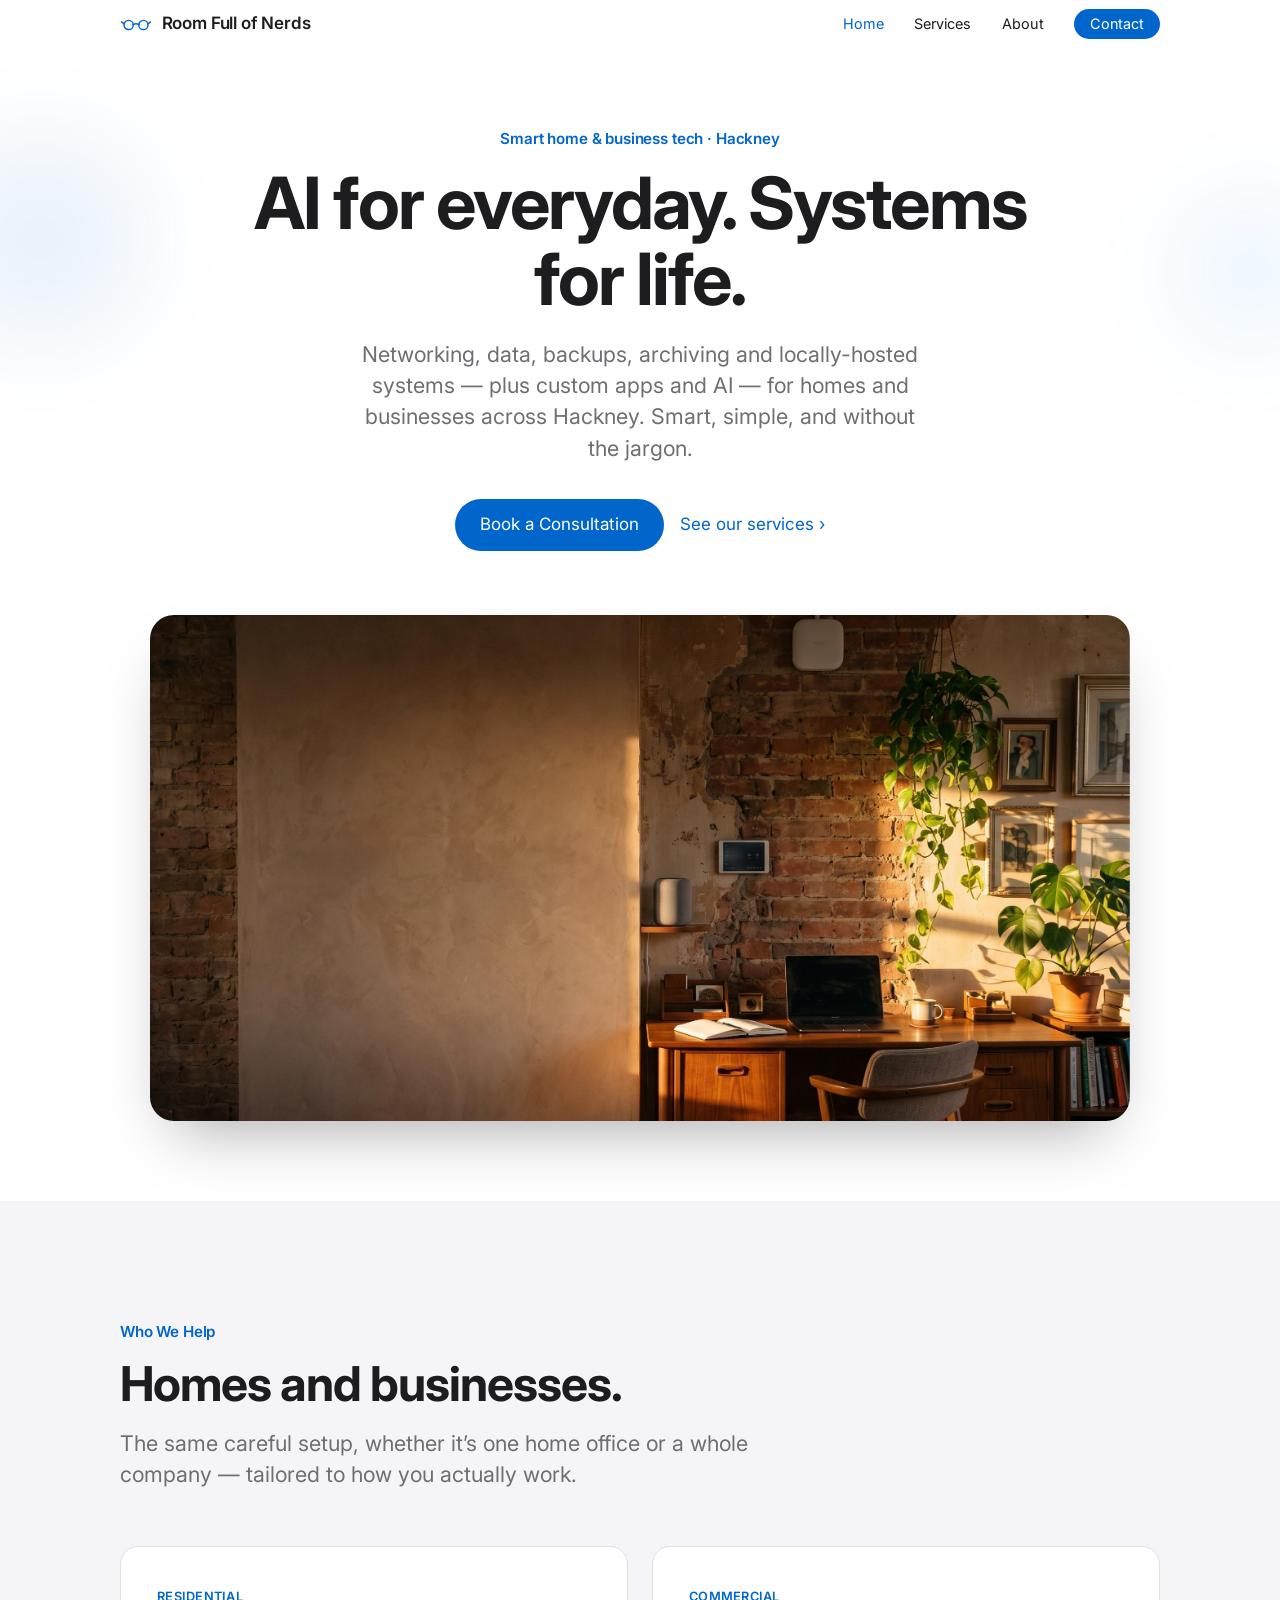
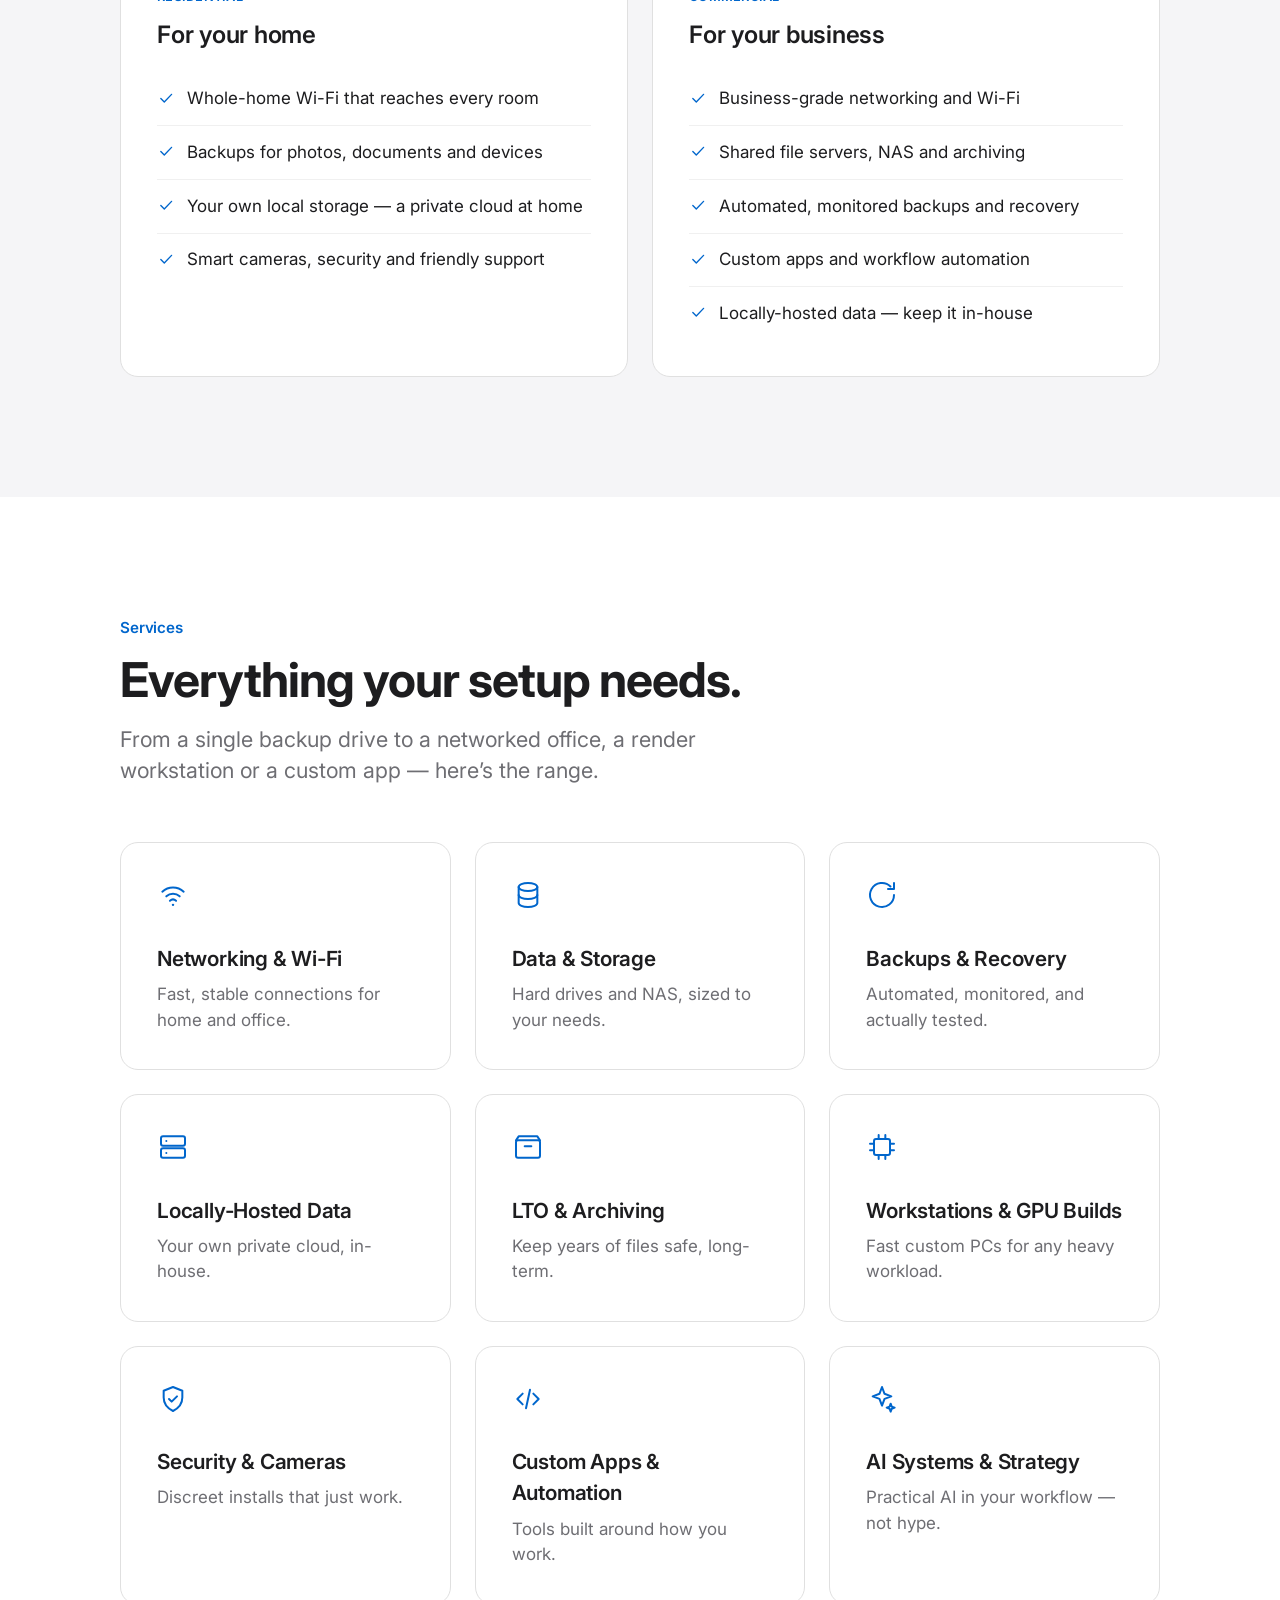
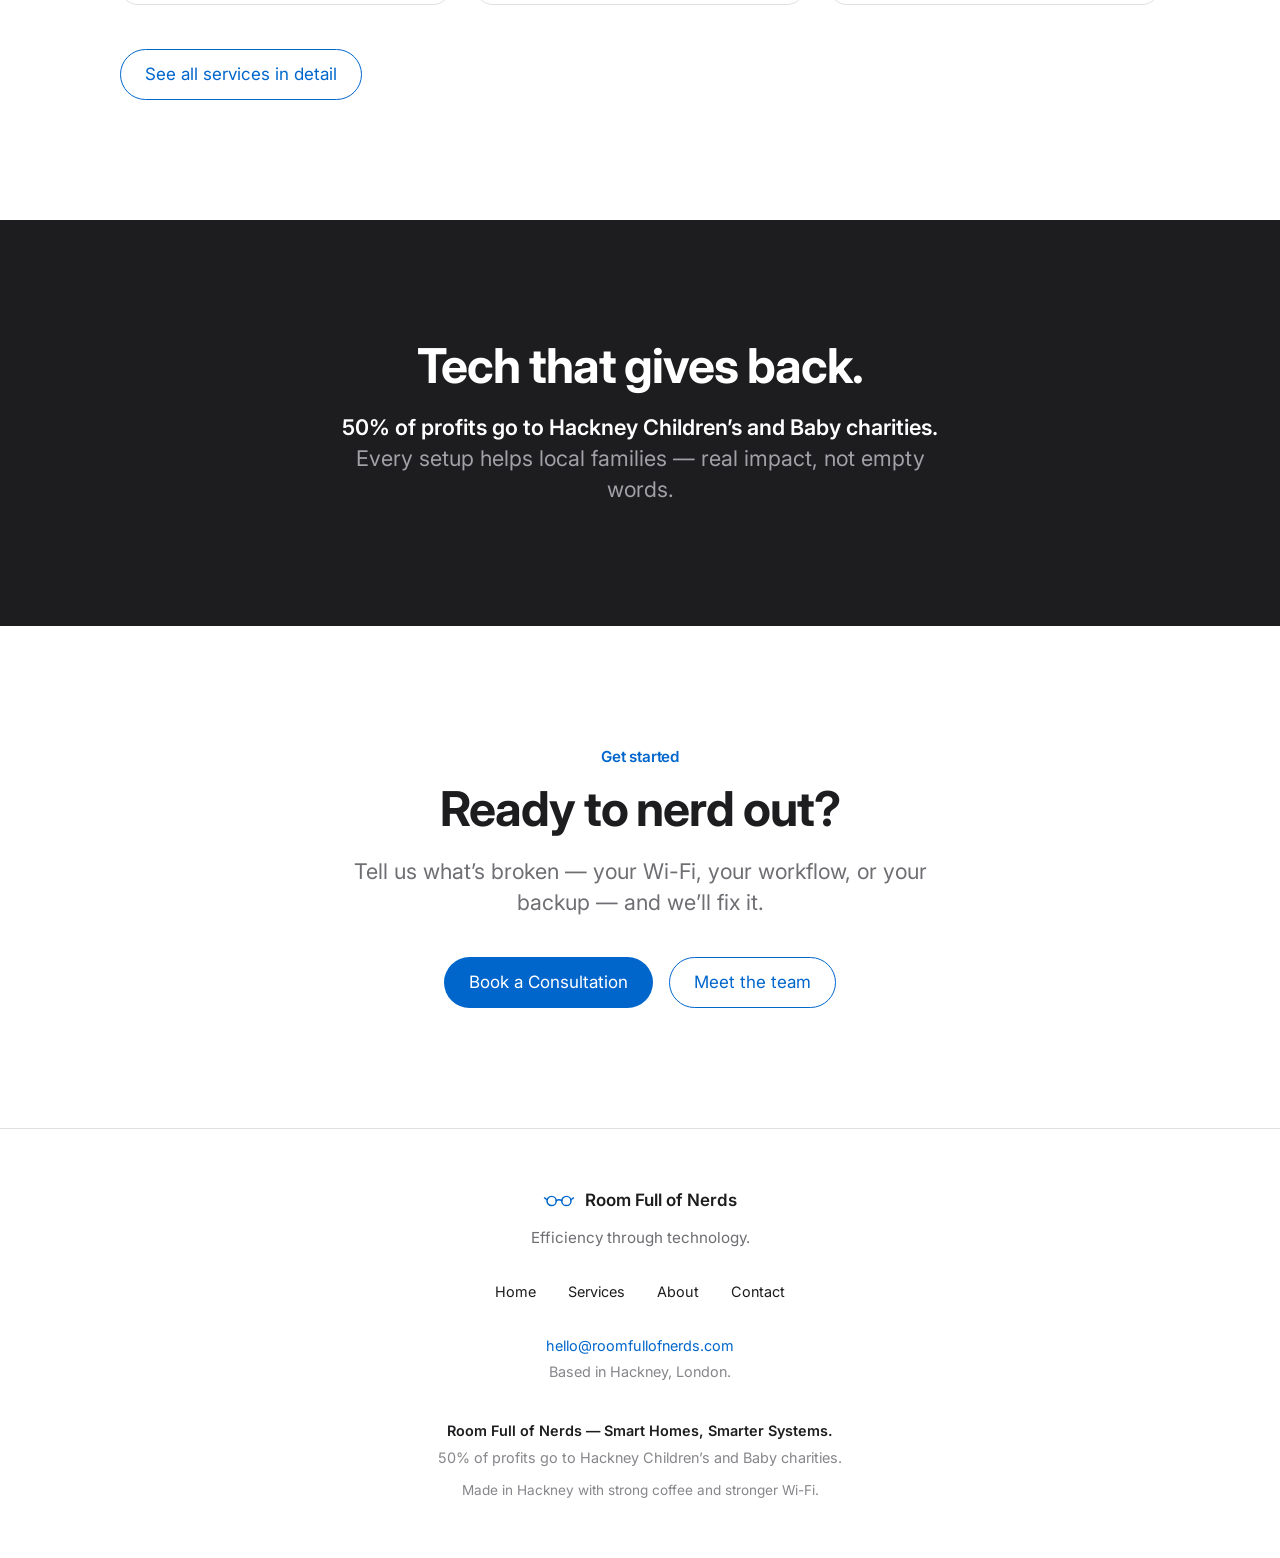
==== index.html @ 92766c75 "Add brand tagline 'Efficiency through technology.' under the footer lockup, all pages Co-Authored-By" ====
<!DOCTYPE html>
<html lang="en-GB">
<head>
<meta charset="UTF-8">
<meta name="viewport" content="width=device-width, initial-scale=1.0">
<title>Room Full of Nerds — Smart Homes, Smarter Systems</title>
<meta name="description" content="Networking, data, backups, archiving, workstations, custom apps and AI for homes and businesses in Hackney, London. Smart, simple, and reliable tech — without the jargon.">
<link rel="preconnect" href="https://fonts.googleapis.com">
<link rel="preconnect" href="https://fonts.gstatic.com" crossorigin>
<link href="https://fonts.googleapis.com/css2?family=Inter:wght@400;600;700&display=swap" rel="stylesheet">
<link rel="icon" href="data:image/svg+xml,%3Csvg%20xmlns='http://www.w3.org/2000/svg'%20viewBox='0%200%2032%2032'%3E%3Cg%20fill='none'%20stroke='%230066cc'%20stroke-width='2.6'%20stroke-linecap='round'%20stroke-linejoin='round'%3E%3Ccircle%20cx='11'%20cy='17'%20r='5.5'/%3E%3Ccircle%20cx='21'%20cy='17'%20r='5.5'/%3E%3Cpath%20d='M15.5%2016.5q1.5-1.2%203%200'/%3E%3Cpath%20d='M5.5%2015%203%2013'/%3E%3Cpath%20d='M26.5%2015%2029%2013'/%3E%3C/g%3E%3C/svg%3E">
<link rel="stylesheet" href="styles.css">
</head>
<body>
<div class="scroll-progress" aria-hidden="true"></div>

<nav class="site-nav" aria-label="Main">
  <div class="container">
    <a href="index.html" class="logo" aria-label="Room Full of Nerds — home">
      <span class="logo-mark" aria-hidden="true"><svg viewBox="0 0 52 24" fill="none" stroke="currentColor" stroke-width="2.4" stroke-linecap="round" stroke-linejoin="round"><circle class="lens-l" cx="14" cy="13" r="7.5"/><circle cx="38" cy="13" r="7.5"/><path d="M21.5 12.5q4.5-3 9 0"/><path d="M6.5 11 2.5 8"/><path d="M45.5 11 49.5 8"/></svg></span>
      <span>Room Full of Nerds</span>
    </a>
    <button class="nav-toggle" type="button" aria-expanded="false" aria-controls="nav-links">Menu</button>
    <ul class="nav-links" id="nav-links">
      <li><a href="index.html" class="active">Home</a></li>
      <li><a href="services.html">Services</a></li>
      <li><a href="about.html">About</a></li>
      <li><a href="contact.html" class="nav-cta">Contact</a></li>
    </ul>
  </div>
</nav>

<main>

  <!-- Hero -->
  <section class="hero">
    <div class="orb orb-1" data-parallax="0.18" aria-hidden="true"></div>
    <div class="orb orb-2" data-parallax="-0.12" aria-hidden="true"></div>
    <div class="container hero-inner">
      <p class="eyebrow" data-reveal>Smart home &amp; business tech · Hackney</p>
      <h1 data-reveal>AI for everyday. Systems for life.</h1>
      <p class="lead" data-reveal>Networking, data, backups, archiving and locally-hosted systems — plus custom apps and AI — for homes and businesses across Hackney. Smart, simple, and without the jargon.</p>
      <div class="button-group" data-reveal>
        <a href="contact.html" class="btn btn-primary">Book a Consultation</a>
        <a href="services.html" class="link-cta">See our services &rsaquo;</a>
      </div>
      <div class="hero-media" data-reveal>
        <div class="photo-placeholder">Hero photo · Hackney home or creative workspace · warm light · 2400 × 1600</div>
        <img src="images/hero.jpg" alt="A warm Hackney home workspace with integrated smart-home technology" fetchpriority="high" data-parallax="0.06" onerror="this.remove()">
      </div>
    </div>
  </section>

  <!-- Who We Help -->
  <section id="who-we-help" class="bg-parchment">
    <div class="container">
      <div class="section-head" data-reveal>
        <p class="eyebrow">Who We Help</p>
        <h2>Homes and businesses.</h2>
        <p class="lead" style="margin-top: 1.1rem">The same careful setup, whether it’s one home office or a whole company — tailored to how you actually work.</p>
      </div>
      <div class="two-column" data-reveal-group>
        <div class="wwd-card">
          <span class="wwd-tag">Residential</span>
          <h3>For your home</h3>
          <ul>
            <li><svg viewBox="0 0 24 24" fill="none" stroke="currentColor" stroke-width="1.8" stroke-linecap="round" stroke-linejoin="round" aria-hidden="true"><path d="M5 12.5l4.5 4.5L19 7"/></svg>Whole-home Wi-Fi that reaches every room</li>
            <li><svg viewBox="0 0 24 24" fill="none" stroke="currentColor" stroke-width="1.8" stroke-linecap="round" stroke-linejoin="round" aria-hidden="true"><path d="M5 12.5l4.5 4.5L19 7"/></svg>Backups for photos, documents and devices</li>
            <li><svg viewBox="0 0 24 24" fill="none" stroke="currentColor" stroke-width="1.8" stroke-linecap="round" stroke-linejoin="round" aria-hidden="true"><path d="M5 12.5l4.5 4.5L19 7"/></svg>Your own local storage — a private cloud at home</li>
            <li><svg viewBox="0 0 24 24" fill="none" stroke="currentColor" stroke-width="1.8" stroke-linecap="round" stroke-linejoin="round" aria-hidden="true"><path d="M5 12.5l4.5 4.5L19 7"/></svg>Smart cameras, security and friendly support</li>
          </ul>
        </div>
        <div class="wwd-card">
          <span class="wwd-tag">Commercial</span>
          <h3>For your business</h3>
          <ul>
            <li><svg viewBox="0 0 24 24" fill="none" stroke="currentColor" stroke-width="1.8" stroke-linecap="round" stroke-linejoin="round" aria-hidden="true"><path d="M5 12.5l4.5 4.5L19 7"/></svg>Business-grade networking and Wi-Fi</li>
            <li><svg viewBox="0 0 24 24" fill="none" stroke="currentColor" stroke-width="1.8" stroke-linecap="round" stroke-linejoin="round" aria-hidden="true"><path d="M5 12.5l4.5 4.5L19 7"/></svg>Shared file servers, NAS and archiving</li>
            <li><svg viewBox="0 0 24 24" fill="none" stroke="currentColor" stroke-width="1.8" stroke-linecap="round" stroke-linejoin="round" aria-hidden="true"><path d="M5 12.5l4.5 4.5L19 7"/></svg>Automated, monitored backups and recovery</li>
            <li><svg viewBox="0 0 24 24" fill="none" stroke="currentColor" stroke-width="1.8" stroke-linecap="round" stroke-linejoin="round" aria-hidden="true"><path d="M5 12.5l4.5 4.5L19 7"/></svg>Custom apps and workflow automation</li>
            <li><svg viewBox="0 0 24 24" fill="none" stroke="currentColor" stroke-width="1.8" stroke-linecap="round" stroke-linejoin="round" aria-hidden="true"><path d="M5 12.5l4.5 4.5L19 7"/></svg>Locally-hosted data — keep it in-house</li>
          </ul>
        </div>
      </div>
    </div>
  </section>

  <!-- Services preview -->
  <section id="services" class="bg-canvas">
    <div class="container">
      <div class="section-head" data-reveal>
        <p class="eyebrow">Services</p>
        <h2>Everything your setup needs.</h2>
        <p class="lead" style="margin-top: 1.1rem">From a single backup drive to a networked office, a render workstation or a custom app — here’s the range.</p>
      </div>
      <div class="services-grid" data-reveal-group>
        <article class="service-card">
          <span class="icon" aria-hidden="true"><svg viewBox="0 0 24 24" fill="none" stroke="currentColor" stroke-width="1.5" stroke-linecap="round" stroke-linejoin="round"><path d="M4 9.5a12 12 0 0116 0"/><path d="M7 13a7.5 7.5 0 0110 0"/><path d="M9.7 16.3a3.5 3.5 0 014.6 0"/><circle cx="12" cy="19.4" r="0.9" fill="currentColor" stroke="none"/></svg></span>
          <h3>Networking &amp; Wi-Fi</h3>
          <p>Fast, stable connections for home and office.</p>
        </article>
        <article class="service-card">
          <span class="icon" aria-hidden="true"><svg viewBox="0 0 24 24" fill="none" stroke="currentColor" stroke-width="1.5" stroke-linecap="round" stroke-linejoin="round"><ellipse cx="12" cy="6" rx="7" ry="3"/><path d="M5 6v6c0 1.66 3.13 3 7 3s7-1.34 7-3V6"/><path d="M5 12v6c0 1.66 3.13 3 7 3s7-1.34 7-3v-6"/></svg></span>
          <h3>Data &amp; Storage</h3>
          <p>Hard drives and NAS, sized to your needs.</p>
        </article>
        <article class="service-card">
          <span class="icon" aria-hidden="true"><svg viewBox="0 0 24 24" fill="none" stroke="currentColor" stroke-width="1.5" stroke-linecap="round" stroke-linejoin="round"><path d="M21 12a9 9 0 11-2.64-6.36"/><path d="M21 3v4.5h-4.5"/></svg></span>
          <h3>Backups &amp; Recovery</h3>
          <p>Automated, monitored, and actually tested.</p>
        </article>
        <article class="service-card">
          <span class="icon" aria-hidden="true"><svg viewBox="0 0 24 24" fill="none" stroke="currentColor" stroke-width="1.5" stroke-linecap="round" stroke-linejoin="round"><rect x="3" y="4" width="18" height="7" rx="1.5"/><rect x="3" y="13" width="18" height="7" rx="1.5"/><line x1="7" y1="7.5" x2="7.01" y2="7.5"/><line x1="7" y1="16.5" x2="7.01" y2="16.5"/></svg></span>
          <h3>Locally-Hosted Data</h3>
          <p>Your own private cloud, in-house.</p>
        </article>
        <article class="service-card">
          <span class="icon" aria-hidden="true"><svg viewBox="0 0 24 24" fill="none" stroke="currentColor" stroke-width="1.5" stroke-linecap="round" stroke-linejoin="round"><path d="M3 7l2-3h14l2 3"/><rect x="3" y="7" width="18" height="13" rx="1.5"/><path d="M9.5 11.5h5"/></svg></span>
          <h3>LTO &amp; Archiving</h3>
          <p>Keep years of files safe, long-term.</p>
        </article>
        <article class="service-card">
          <span class="icon" aria-hidden="true"><svg viewBox="0 0 24 24" fill="none" stroke="currentColor" stroke-width="1.5" stroke-linecap="round" stroke-linejoin="round"><rect x="6" y="6" width="12" height="12" rx="1.5"/><path d="M9.5 3v3M14.5 3v3M9.5 18v3M14.5 18v3M3 9.5h3M3 14.5h3M18 9.5h3M18 14.5h3"/></svg></span>
          <h3>Workstations &amp; GPU Builds</h3>
          <p>Fast custom PCs for any heavy workload.</p>
        </article>
        <article class="service-card">
          <span class="icon" aria-hidden="true"><svg viewBox="0 0 24 24" fill="none" stroke="currentColor" stroke-width="1.5" stroke-linecap="round" stroke-linejoin="round"><path d="M12 3l7 2.8v5.1c0 4.4-3 8.1-7 10.1-4-2-7-5.7-7-10.1V5.8z"/><path d="M9 12l2 2 4-4"/></svg></span>
          <h3>Security &amp; Cameras</h3>
          <p>Discreet installs that just work.</p>
        </article>
        <article class="service-card">
          <span class="icon" aria-hidden="true"><svg viewBox="0 0 24 24" fill="none" stroke="currentColor" stroke-width="1.5" stroke-linecap="round" stroke-linejoin="round"><path d="M8 8l-4 4 4 4"/><path d="M16 8l4 4-4 4"/><path d="M13.5 5l-3 14"/></svg></span>
          <h3>Custom Apps &amp; Automation</h3>
          <p>Tools built around how you work.</p>
        </article>
        <article class="service-card">
          <span class="icon" aria-hidden="true"><svg viewBox="0 0 24 24" fill="none" stroke="currentColor" stroke-width="1.5" stroke-linecap="round" stroke-linejoin="round"><path d="M12 3l1.9 5.1L19 10l-5.1 1.9L12 17l-1.9-5.1L5 10l5.1-1.9z"/><path d="M18.5 15.5l.8 2.2 2.2.8-2.2.8-.8 2.2-.8-2.2-2.2-.8 2.2-.8z"/></svg></span>
          <h3>AI Systems &amp; Strategy</h3>
          <p>Practical AI in your workflow — not hype.</p>
        </article>
      </div>
      <div style="margin-top: 2.75rem" data-reveal>
        <a href="services.html" class="btn btn-outline">See all services in detail</a>
      </div>
    </div>
  </section>

  <!-- Profit tile -->
  <section class="tile-section on-dark">
    <div class="container" data-reveal>
      <h2>Tech that gives back.</h2>
      <!-- TODO before launch: name the charities and how the 50% is calculated -->
      <p class="lead"><strong>50% of profits go to Hackney Children’s and Baby charities.</strong> Every setup helps local families — real impact, not empty words.</p>
    </div>
  </section>

  <!-- CTA band -->
  <section class="band bg-canvas">
    <div class="container" data-reveal>
      <p class="eyebrow">Get started</p>
      <h2>Ready to nerd out?</h2>
      <p class="lead">Tell us what’s broken — your Wi-Fi, your workflow, or your backup — and we’ll fix it.</p>
      <div class="button-group" style="justify-content: center">
        <a href="contact.html" class="btn btn-primary">Book a Consultation</a>
        <a href="about.html" class="btn btn-outline">Meet the team</a>
      </div>
    </div>
  </section>

</main>

<footer>
  <div class="container">
    <a href="index.html" class="footer-brand" aria-label="Room Full of Nerds — home">
      <span class="logo-mark" aria-hidden="true"><svg viewBox="0 0 52 24" fill="none" stroke="currentColor" stroke-width="2.4" stroke-linecap="round" stroke-linejoin="round"><circle class="lens-l" cx="14" cy="13" r="7.5"/><circle cx="38" cy="13" r="7.5"/><path d="M21.5 12.5q4.5-3 9 0"/><path d="M6.5 11 2.5 8"/><path d="M45.5 11 49.5 8"/></svg></span>
      <span>Room Full of Nerds</span>
    </a>
    <p class="footer-motto">Efficiency through technology.</p>
    <nav aria-label="Footer">
      <ul class="footer-links">
        <li><a href="index.html">Home</a></li>
        <li><a href="services.html">Services</a></li>
        <li><a href="about.html">About</a></li>
        <li><a href="contact.html">Contact</a></li>
      </ul>
    </nav>
    <p><a class="footer-email" href="mailto:hello@roomfullofnerds.com">hello@roomfullofnerds.com</a></p>
    <p>Based in Hackney, London.</p>
    <!-- TODO if trading as a Ltd: registered name, company number, registered office, place of registration -->
    <p class="tagline"><strong>Room Full of Nerds — Smart Homes, Smarter Systems.</strong><br>50% of profits go to Hackney Children’s and Baby charities.</p>
    <p class="footer-quip">Made in Hackney with strong coffee and stronger Wi-Fi.</p>
  </div>
</footer>

<script src="app.js"></script>
</body>
</html>
---- styles.css ----
/* ===== Room Full of Nerds — shared styles (Apple HIG + scroll motion) ===== */
:root {
  --blue: #0066cc;
  --blue-focus: #0071e3;
  --blue-on-dark: #2997ff;
  --ink: #1d1d1f;
  --ink-muted: #6e6e73;
  --ink-faint: #86868b;
  --canvas: #ffffff;
  --parchment: #f5f5f7;
  --pearl: #fafafc;
  --tile: #1d1d1f;
  --hairline: #e0e0e0;
  --divider: #f0f0f0;
  --on-dark: #ffffff;
  --on-dark-muted: #a1a1a6;

  --font: -apple-system, BlinkMacSystemFont, 'SF Pro Display', 'Inter', system-ui, sans-serif;
  --max: 1120px;
  --gutter: 2.5rem;
  --section-y: 7.5rem;
  --nav-h: 48px;
  --r-card: 18px;
  --r-lg: 24px;
  --pill: 999px;
  --ease: cubic-bezier(0.25, 0.1, 0.25, 1);
}

*, *::before, *::after { margin: 0; padding: 0; box-sizing: border-box; }
html { scroll-padding-top: calc(var(--nav-h) + 12px); -webkit-text-size-adjust: 100%; }
@media (prefers-reduced-motion: no-preference) { html { scroll-behavior: smooth; } }
body {
  font-family: var(--font);
  font-size: 17px;
  line-height: 1.5;
  color: var(--ink);
  background: var(--canvas);
  -webkit-font-smoothing: antialiased;
  overflow-x: hidden;
}
img { display: block; max-width: 100%; }
ul, ol { list-style: none; }
a { color: var(--blue); }
a:focus-visible, button:focus-visible, summary:focus-visible, [tabindex]:focus-visible {
  outline: 2px solid var(--blue-focus);
  outline-offset: 3px;
  border-radius: 4px;
}

.container { width: 100%; max-width: var(--max); margin: 0 auto; padding: 0 var(--gutter); }
section { position: relative; padding: var(--section-y) 0; }

h1, h2, h3 { color: var(--ink); }
h2 { font-size: clamp(2rem, 4vw, 3rem); font-weight: 700; line-height: 1.08; letter-spacing: -0.021em; }
h3 { font-size: 1.3rem; font-weight: 600; letter-spacing: -0.01em; }
.eyebrow { font-size: 0.95rem; font-weight: 600; letter-spacing: -0.01em; color: var(--blue); margin-bottom: 0.9rem; }
.lead { font-size: clamp(1.15rem, 2vw, 1.35rem); font-weight: 400; line-height: 1.45; color: var(--ink-muted); }
.section-head { max-width: 42rem; margin-bottom: 3.5rem; }

/* ===== Scroll progress bar ===== */
.scroll-progress {
  position: fixed; top: 0; left: 0;
  height: 3px; width: 100%;
  background: var(--blue);
  transform: scaleX(0); transform-origin: left;
  z-index: 1100;
  will-change: transform;
}

/* ===== Flourishing scroll reveals ===== */
[data-reveal], [data-reveal-group] > * {
  opacity: 0;
  transform: translateY(30px) scale(0.985);
  transition: opacity 0.75s var(--ease), transform 0.75s var(--ease), filter 0.75s var(--ease);
  filter: blur(6px);
}
[data-reveal="left"] { transform: translateX(-46px); }
[data-reveal="right"] { transform: translateX(46px); }
[data-reveal="up"] { transform: translateY(46px); }
[data-reveal].in, [data-reveal-group].in > * { opacity: 1; transform: none; filter: none; }
[data-reveal-group].in > *:nth-child(2) { transition-delay: 0.08s; }
[data-reveal-group].in > *:nth-child(3) { transition-delay: 0.16s; }
[data-reveal-group].in > *:nth-child(4) { transition-delay: 0.24s; }
[data-reveal-group].in > *:nth-child(5) { transition-delay: 0.32s; }
[data-reveal-group].in > *:nth-child(6) { transition-delay: 0.40s; }
[data-reveal-group].in > *:nth-child(7) { transition-delay: 0.48s; }
[data-reveal-group].in > *:nth-child(8) { transition-delay: 0.56s; }
[data-reveal-group].in > *:nth-child(9) { transition-delay: 0.64s; }

/* parallax layers get their transform from JS; keep them promoted */
[data-parallax] { will-change: transform; }

@media (prefers-reduced-motion: reduce) {
  [data-reveal], [data-reveal-group] > * { opacity: 1 !important; transform: none !important; filter: none !important; transition: none !important; }
  [data-parallax] { transform: none !important; }
  .scroll-progress { display: none; }
}

/* ===== Buttons ===== */
.button-group { display: flex; flex-wrap: wrap; gap: 1rem; }
.btn {
  display: inline-flex; align-items: center; gap: 0.5rem;
  padding: 0.75rem 1.5rem;
  border: 1px solid transparent; border-radius: var(--pill);
  font-size: 1.0625rem; font-weight: 400; text-decoration: none; cursor: pointer;
  transition: background-color 0.2s var(--ease), color 0.2s var(--ease), border-color 0.2s var(--ease), transform 0.15s var(--ease);
}
.btn:active { transform: scale(0.96); }
.btn-primary { background: var(--blue); color: #fff; }
.btn-primary:hover { background: var(--blue-focus); }
.btn-outline { background: transparent; color: var(--blue); border-color: var(--blue); }
.btn-outline:hover { background: rgba(0, 102, 204, 0.06); }
.link-cta { color: var(--blue); font-size: 1.0625rem; font-weight: 400; text-decoration: none; }
.link-cta:hover { text-decoration: underline; }
.on-dark .btn-primary { background: var(--blue); color: #fff; }
.on-dark .btn-outline { color: #fff; border-color: rgba(255, 255, 255, 0.4); }
.on-dark .btn-outline:hover { background: rgba(255, 255, 255, 0.1); border-color: #fff; }

/* ===== Nav ===== */
.site-nav {
  position: fixed; top: 0; left: 0; right: 0; z-index: 1000;
  background: rgba(255, 255, 255, 0.72);
  -webkit-backdrop-filter: saturate(180%) blur(20px);
  backdrop-filter: saturate(180%) blur(20px);
  border-bottom: 1px solid transparent;
  transition: border-color 0.3s var(--ease), background-color 0.3s var(--ease);
}
.site-nav.is-scrolled { border-bottom-color: var(--hairline); background: rgba(255, 255, 255, 0.86); }
.site-nav .container { height: var(--nav-h); display: flex; align-items: center; justify-content: space-between; }
.logo { display: inline-flex; align-items: center; gap: 0.6rem; font-size: 1.0625rem; font-weight: 600; letter-spacing: -0.01em; color: var(--ink); text-decoration: none; }
.logo-mark { display: inline-flex; width: 2rem; color: var(--blue); }
.logo-mark svg { width: 100%; height: auto; overflow: visible; }
.logo-mark .lens-l { transform-box: fill-box; transform-origin: center; }
.logo:hover .lens-l { animation: wink 0.55s var(--ease); }
@keyframes wink { 0%, 100% { transform: scaleY(1); } 45% { transform: scaleY(0.1); } }
@media (prefers-reduced-motion: reduce) { .logo:hover .lens-l { animation: none; } }
.nav-links { display: flex; align-items: center; gap: 1.9rem; }
.nav-links a { font-size: 0.9rem; font-weight: 400; color: var(--ink); text-decoration: none; transition: color 0.2s var(--ease); }
.nav-links a:hover, .nav-links a.active { color: var(--blue); }
.nav-links .nav-cta { color: #fff; background: var(--blue); border-radius: var(--pill); padding: 0.4rem 1rem; }
.nav-links .nav-cta:hover { background: var(--blue-focus); color: #fff; }
.nav-links .nav-cta.active { color: #fff; }
.nav-toggle {
  display: none; align-items: center; height: 2.25rem; padding: 0 0.9rem;
  background: transparent; border: 1px solid var(--hairline); border-radius: var(--pill);
  color: var(--ink); font: 400 0.85rem/1 var(--font); cursor: pointer;
}

/* ===== Hero ===== */
.hero { padding-top: calc(var(--nav-h) + 5rem); padding-bottom: 5rem; text-align: center; background: var(--canvas); overflow: hidden; }
.hero-inner { display: flex; flex-direction: column; align-items: center; position: relative; z-index: 2; }
.hero h1 { font-size: clamp(2.6rem, 6.2vw, 4.5rem); font-weight: 700; line-height: 1.05; letter-spacing: -0.027em; max-width: 18ch; }
.hero .lead { margin: 1.4rem 0 0; max-width: 36rem; }
.hero .button-group { margin-top: 2.2rem; justify-content: center; align-items: center; }
.hero-media {
  margin-top: 4rem; width: 100%; max-width: 980px; aspect-ratio: 3 / 1.55;
  border-radius: var(--r-lg); overflow: hidden; background: var(--parchment);
  box-shadow: 0 30px 60px -24px rgba(0, 0, 0, 0.35); position: relative;
}
.hero-media .photo-placeholder {
  position: absolute; inset: 0; display: flex; align-items: center; justify-content: center;
  padding: 1rem; font-size: 0.8rem; color: var(--ink-faint); text-align: center;
}
.hero-media img { position: relative; width: 100%; height: 120%; object-fit: cover; object-position: center 42%; }
/* decorative parallax orbs */
.orb { position: absolute; border-radius: 50%; filter: blur(30px); opacity: 0.5; z-index: 0; pointer-events: none; }
.orb-1 { width: 320px; height: 320px; top: 2rem; left: -120px; background: radial-gradient(circle, rgba(0,102,204,0.22), transparent 70%); }
.orb-2 { width: 260px; height: 260px; top: 10rem; right: -100px; background: radial-gradient(circle, rgba(41,151,255,0.18), transparent 70%); }

/* ===== Two-column cards (Residential / Commercial) ===== */
.two-column { display: grid; grid-template-columns: 1fr 1fr; gap: 1.5rem; }
.wwd-card { background: var(--canvas); border: 1px solid var(--hairline); border-radius: var(--r-card); padding: 2.25rem; }
.wwd-card .wwd-tag { font-size: 0.8rem; font-weight: 600; letter-spacing: 0.02em; text-transform: uppercase; color: var(--blue); }
.wwd-card h3 { margin: 0.5rem 0 1.25rem; font-size: 1.5rem; }
.wwd-card li { display: flex; align-items: flex-start; gap: 0.75rem; padding: 0.85rem 0; border-top: 1px solid var(--divider); font-size: 1.0625rem; }
.wwd-card li:first-of-type { border-top: 0; }
.wwd-card li svg { flex-shrink: 0; width: 1.15rem; height: 1.15rem; margin-top: 0.15rem; color: var(--blue); }

/* ===== Highlights ===== */
.highlights { display: grid; grid-template-columns: repeat(4, 1fr); gap: 1.5rem; margin-top: 3.5rem; }
.highlight-item {
  display: flex; flex-direction: column; gap: 1.1rem; padding: 1.9rem;
  background: var(--parchment); border-radius: var(--r-card);
  font-size: 1.0625rem; font-weight: 600;
}
.highlight-item .tick {
  display: flex; align-items: center; justify-content: center;
  width: 2.5rem; height: 2.5rem; border-radius: var(--pill);
  background: rgba(0, 102, 204, 0.1); color: var(--blue);
}
.highlight-item .tick svg { width: 1.3rem; height: 1.3rem; }

/* ===== Services grid (3 across) ===== */
.services-grid { display: grid; grid-template-columns: repeat(3, 1fr); gap: 1.5rem; }
.service-card {
  padding: 2.25rem; background: var(--canvas); border: 1px solid var(--hairline); border-radius: var(--r-card);
  transition: border-color 0.25s var(--ease), background-color 0.25s var(--ease), transform 0.25s var(--ease);
}
.service-card:hover { border-color: #d2d2d7; background: var(--pearl); transform: translateY(-4px); }
.service-card .icon { display: block; margin-bottom: 1.5rem; color: var(--blue); }
.service-card .icon svg { width: 2rem; height: 2rem; }
.service-card h3 { margin-bottom: 0.5rem; }
.service-card p { color: var(--ink-muted); font-size: 1.0625rem; }

/* ===== Dark statement tile ===== */
.tile-section { background: var(--tile); color: var(--on-dark); text-align: center; }
.tile-section h2 { color: var(--on-dark); margin-bottom: 1.25rem; }
.tile-section .lead { max-width: 40rem; margin: 0 auto; color: var(--on-dark-muted); }
.tile-section .lead strong { color: var(--on-dark); font-weight: 600; }

/* ===== Steps ===== */
.steps { position: relative; display: grid; grid-template-columns: repeat(4, 1fr); gap: 2rem; }
.steps::before { content: ''; position: absolute; top: 28px; left: 12%; right: 12%; height: 1px; background: var(--hairline); z-index: 0; }
.step { position: relative; z-index: 1; text-align: center; }
.step-number {
  display: flex; align-items: center; justify-content: center;
  width: 56px; height: 56px; margin: 0 auto 1.25rem; border-radius: var(--pill);
  background: var(--canvas); border: 1px solid var(--blue); color: var(--blue);
  font-size: 1.25rem; font-weight: 600;
}
.step h3 { font-size: 1.1rem; }

/* ===== Centered band ===== */
.band { text-align: center; }
.band .lead { max-width: 36rem; margin: 1.3rem auto 2.4rem; }

/* ===== Testimonials ===== */
.carousel { margin-top: 1rem; }
.carousel-track { display: flex; overflow-x: auto; scroll-snap-type: x mandatory; overscroll-behavior-x: contain; scrollbar-width: none; }
.carousel-track::-webkit-scrollbar { display: none; }
.slide { flex: 0 0 100%; scroll-snap-align: start; padding-right: 1rem; }
.slide blockquote { max-width: 24ch; font-size: clamp(1.7rem, 3.6vw, 2.75rem); font-weight: 600; line-height: 1.18; letter-spacing: -0.02em; color: var(--ink); }
.carousel-controls { display: flex; align-items: center; gap: 1.25rem; margin-top: 2.5rem; }
.carousel-btn {
  display: inline-flex; align-items: center; justify-content: center; width: 2.75rem; height: 2.75rem;
  background: var(--canvas); border: 1px solid var(--hairline); border-radius: var(--pill); color: var(--ink);
  cursor: pointer; transition: border-color 0.2s var(--ease), color 0.2s var(--ease);
}
.carousel-btn svg { width: 1.1rem; height: 1.1rem; }
.carousel-btn:hover { border-color: var(--blue); color: var(--blue); }
.carousel-dots { display: flex; gap: 0.5rem; }
.carousel-dots button { width: 8px; height: 8px; border: 0; border-radius: var(--pill); background: var(--hairline); cursor: pointer; transition: width 0.25s var(--ease), background-color 0.25s var(--ease); }
.carousel-dots button[aria-current='true'] { width: 22px; background: var(--blue); }

/* ===== FAQ ===== */
.faq-list { max-width: 46rem; }
.faq-item { border-top: 1px solid var(--hairline); }
.faq-item:last-child { border-bottom: 1px solid var(--hairline); }
.faq-item summary {
  list-style: none; cursor: pointer; padding: 1.5rem 0;
  display: flex; justify-content: space-between; align-items: center; gap: 1.5rem;
  font-size: 1.2rem; font-weight: 600; color: var(--ink);
}
.faq-item summary::-webkit-details-marker { display: none; }
.faq-item summary .plus { flex-shrink: 0; width: 1.4rem; height: 1.4rem; color: var(--blue); transition: transform 0.25s var(--ease); }
.faq-item[open] summary .plus { transform: rotate(45deg); }
.faq-item p { padding: 0 0 1.6rem; font-size: 1.0625rem; line-height: 1.6; color: var(--ink-muted); max-width: 56ch; }

/* ===== Page header (interior pages) ===== */
.page-header { padding-top: calc(var(--nav-h) + 5rem); padding-bottom: 3rem; text-align: center; }
.page-header h1 { font-size: clamp(2.4rem, 5vw, 3.6rem); font-weight: 700; letter-spacing: -0.025em; line-height: 1.05; }
.page-header .lead { margin: 1.3rem auto 0; max-width: 40rem; }

/* ===== Alternating section backgrounds ===== */
.bg-parchment { background: var(--parchment); }
.bg-canvas { background: var(--canvas); }

/* ===== Footer ===== */
footer { padding: 3.5rem 0; background: var(--canvas); border-top: 1px solid var(--hairline); color: var(--ink-faint); text-align: center; font-size: 0.9rem; line-height: 1.8; }
.footer-brand { display: inline-flex; align-items: center; gap: 0.6rem; justify-content: center; font-size: 1.0625rem; font-weight: 600; color: var(--ink); text-decoration: none; margin-bottom: 1.75rem; }
.footer-brand .logo-mark { width: 2rem; color: var(--blue); }
.footer-brand:hover .lens-l { animation: wink 0.55s var(--ease); }
.footer-links { display: flex; flex-wrap: wrap; justify-content: center; gap: 0.75rem 2rem; margin-bottom: 1.75rem; }
.footer-motto { margin: -1.25rem 0 1.75rem; font-size: 0.95rem; color: var(--ink-muted); }
.footer-quip { margin-top: 0.4rem; font-size: 0.85rem; color: var(--ink-faint); }
.footer-links a { color: var(--ink); font-size: 0.9rem; text-decoration: none; }
.footer-links a:hover { color: var(--blue); }
.footer-email { color: var(--blue); text-decoration: none; }
.tagline { margin-top: 2rem; font-size: 0.9rem; line-height: 1.9; color: var(--ink-faint); }
.tagline strong { color: var(--ink); font-weight: 600; }

/* ===== Tablet ===== */
@media (max-width: 968px) {
  :root { --gutter: 1.75rem; --section-y: 5rem; }
  .section-head { margin-bottom: 2.5rem; }
  .two-column { grid-template-columns: 1fr; }
  .highlights { grid-template-columns: 1fr 1fr; }
  .services-grid { grid-template-columns: 1fr 1fr; }
  .steps { gap: 1.5rem; }
  .steps::before { display: none; }
}

/* ===== Phone ===== */
@media (max-width: 720px) {
  :root { --gutter: 1.25rem; }
  .nav-toggle { display: inline-flex; }
  .nav-links {
    display: none; position: absolute; top: 100%; left: 0; right: 0;
    flex-direction: column; align-items: stretch; gap: 0;
    padding: 0.5rem var(--gutter) 1rem;
    background: rgba(255, 255, 255, 0.96);
    -webkit-backdrop-filter: blur(20px); backdrop-filter: blur(20px);
    border-bottom: 1px solid var(--hairline);
  }
  .site-nav.is-open .nav-links { display: flex; }
  .nav-links a { padding: 0.85rem 0; border-top: 1px solid var(--divider); font-size: 1.05rem; }
  .nav-links .nav-cta { margin-top: 0.75rem; text-align: center; border-top: 0; }
  .hero-media { aspect-ratio: 3 / 2.4; }
  .highlights, .services-grid { grid-template-columns: 1fr; }
  .steps { grid-template-columns: 1fr; gap: 1rem; }
  .step { display: flex; align-items: center; gap: 1.1rem; text-align: left; }
  .step-number { flex-shrink: 0; margin: 0; }
  .orb { display: none; }
}
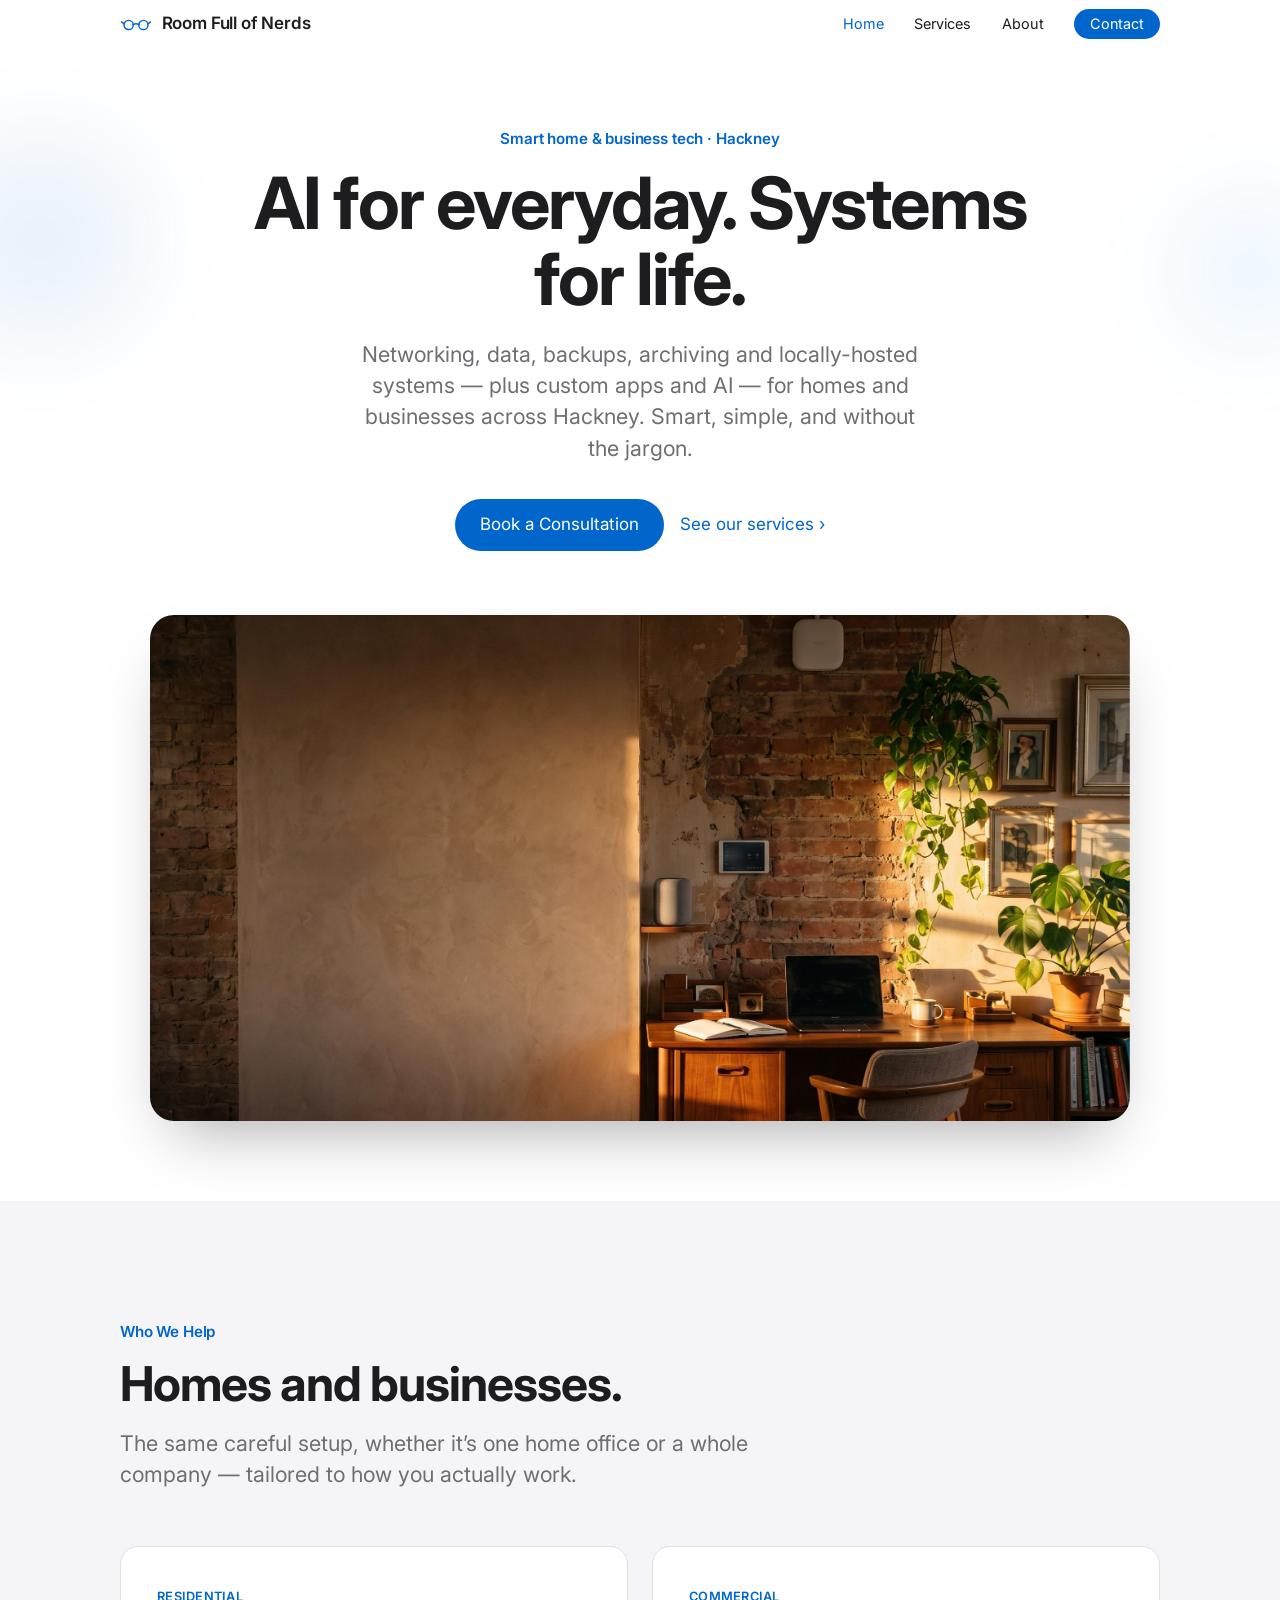
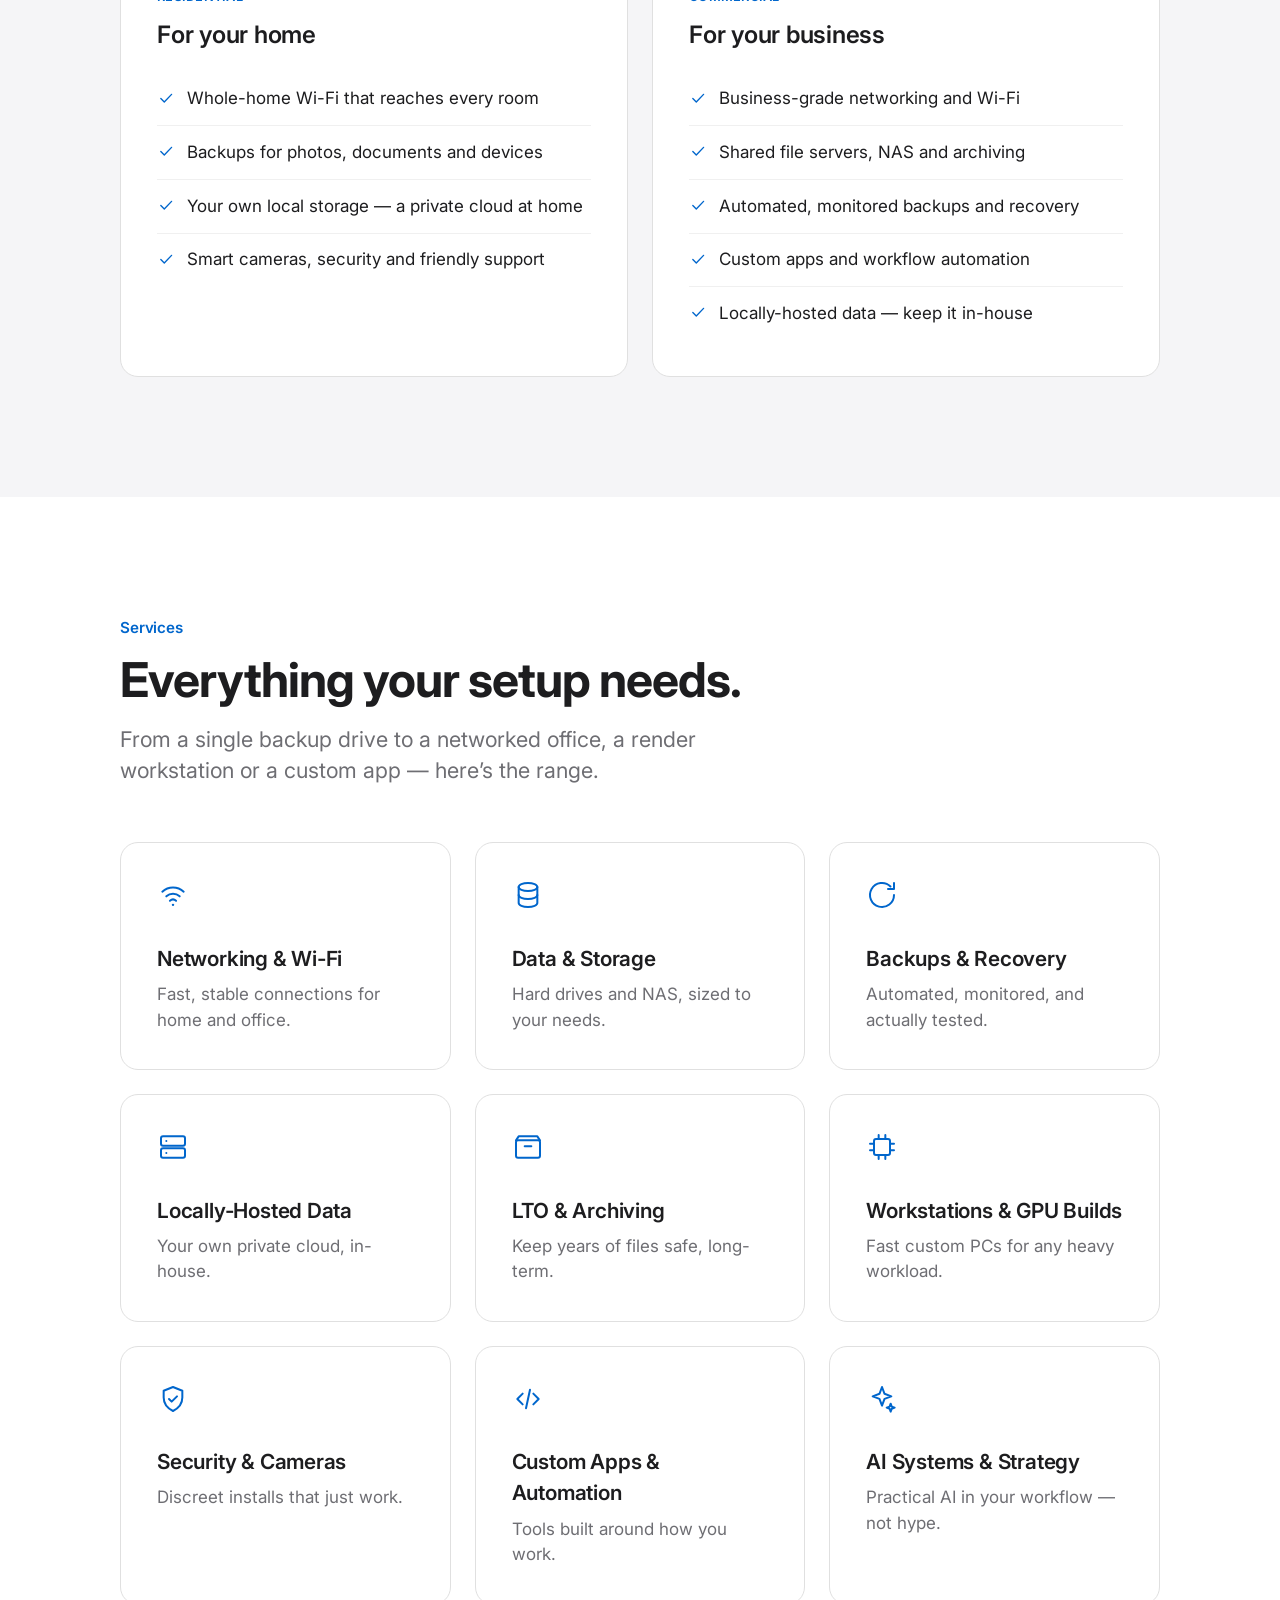
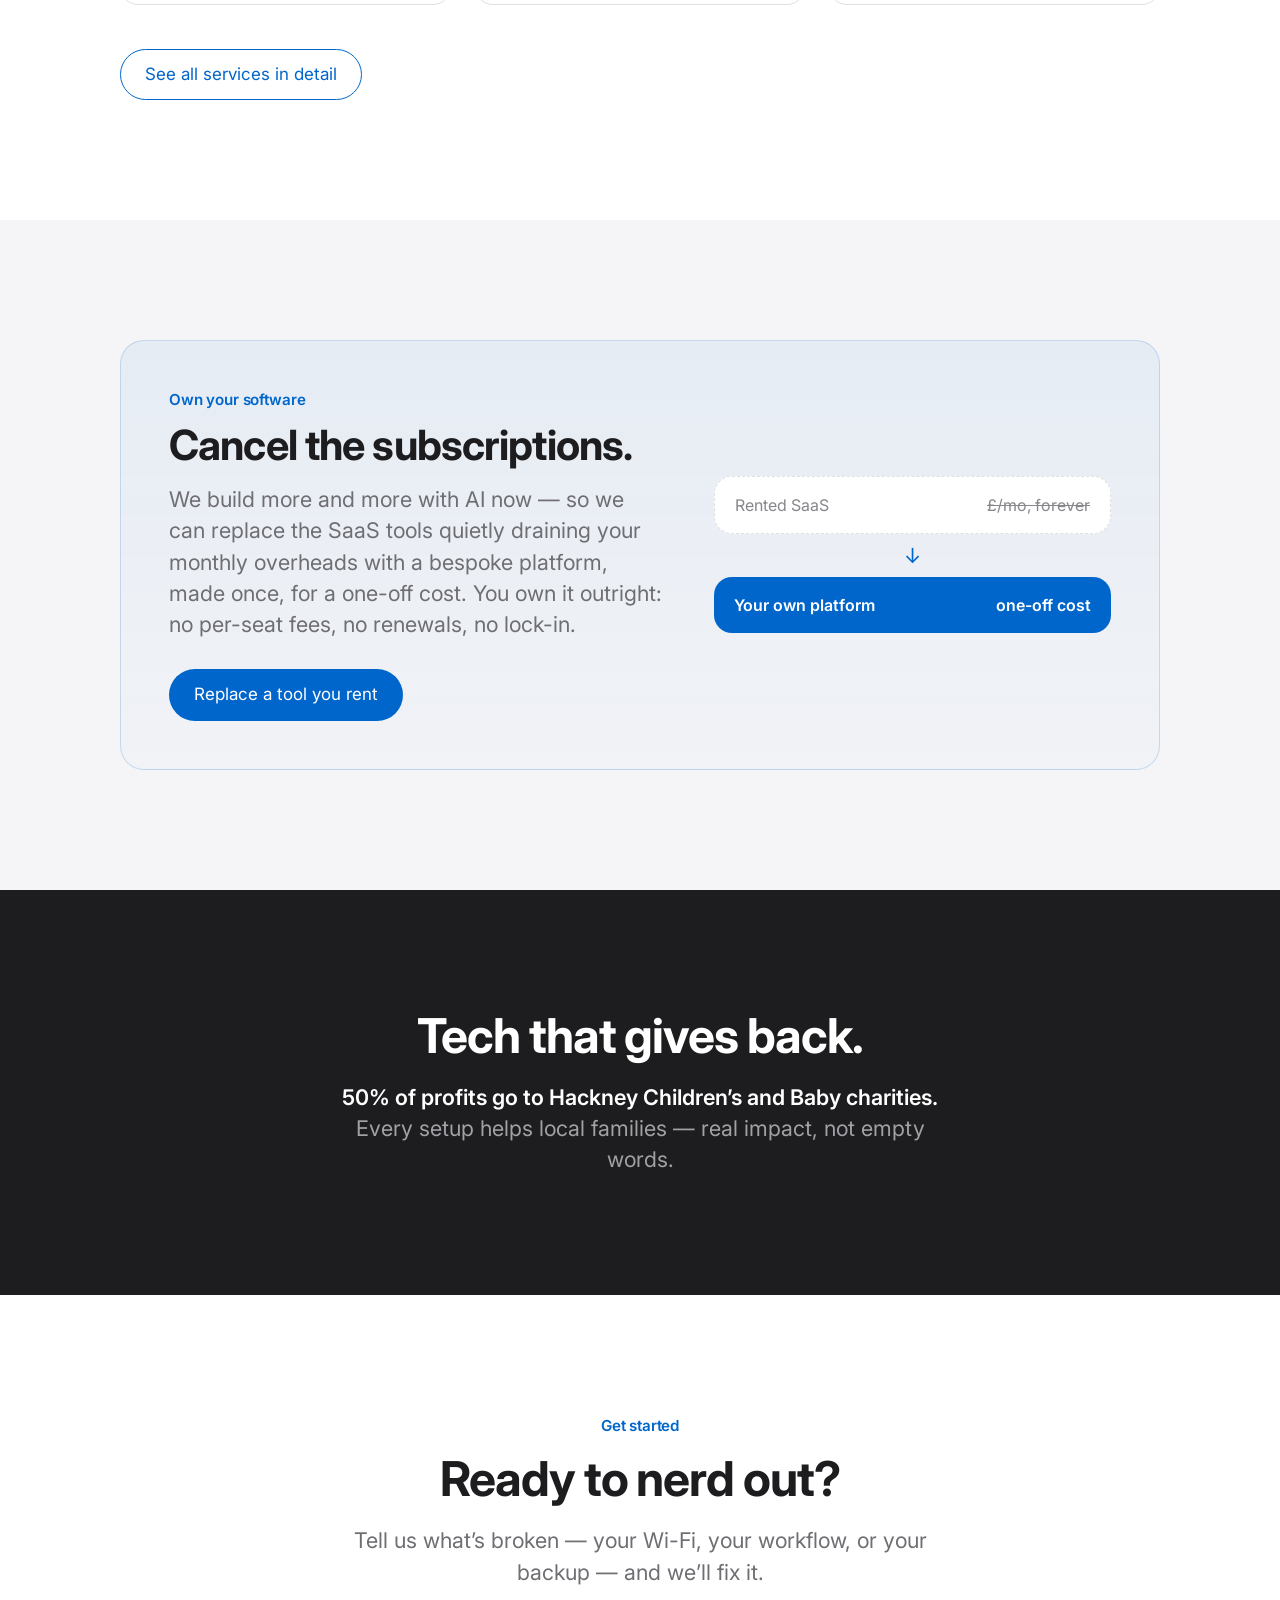
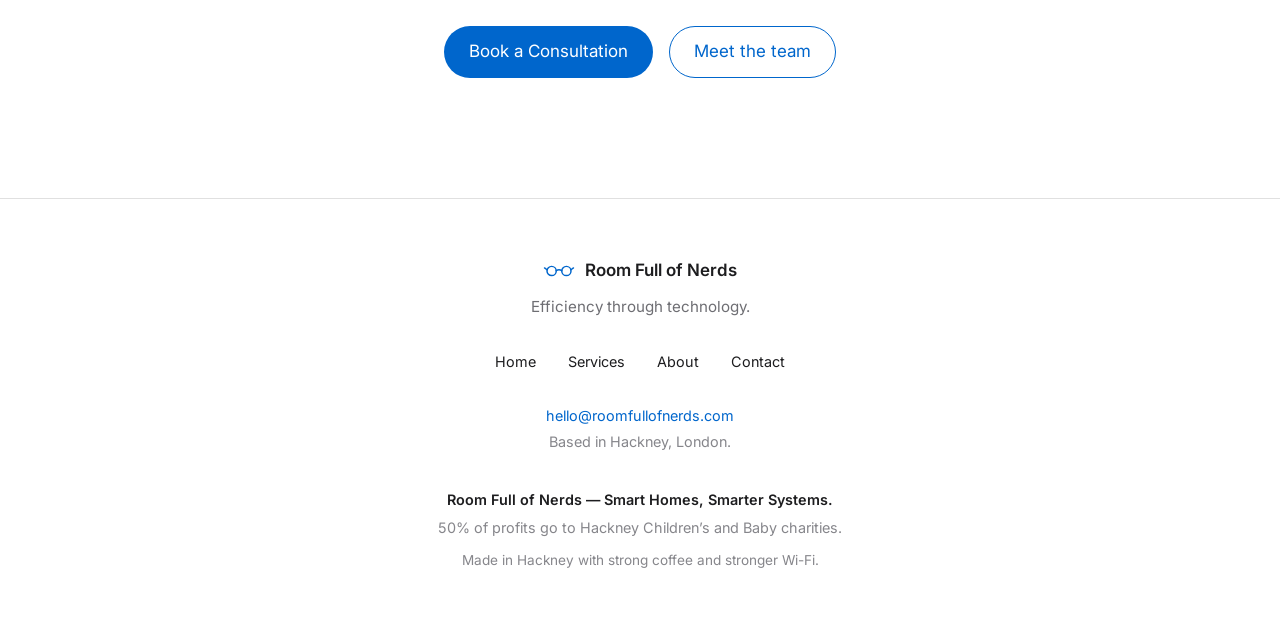
==== commit 727697e0: "Add 'own your software' SaaS-replacement feature (Home + Services) + idle logo wink every 3-20s Co-A" ====
--- a/index.html
+++ b/index.html
@@ -142,6 +142,25 @@
       </div>
       <div style="margin-top: 2.75rem" data-reveal>
         <a href="services.html" class="btn btn-outline">See all services in detail</a>
+      </div>
+    </div>
+  </section>
+
+  <!-- Own your software -->
+  <section class="bg-parchment">
+    <div class="container">
+      <div class="feature-card" data-reveal>
+        <div>
+          <p class="eyebrow">Own your software</p>
+          <h2>Cancel the subscriptions.</h2>
+          <p class="lead">We build more and more with AI now — so we can replace the SaaS tools quietly draining your monthly overheads with a bespoke platform, made once, for a one-off cost. You own it outright: no per-seat fees, no renewals, no lock-in.</p>
+          <a href="contact.html" class="btn btn-primary">Replace a tool you rent</a>
+        </div>
+        <div class="feature-compare" aria-hidden="true">
+          <div class="compare-row rented"><span class="compare-label">Rented SaaS</span><span class="amount">£/mo, forever</span></div>
+          <div class="compare-arrow">↓</div>
+          <div class="compare-row owned"><span class="compare-label">Your own platform</span><span>one-off cost</span></div>
+        </div>
       </div>
     </div>
   </section>
--- a/styles.css
+++ b/styles.css
@@ -131,9 +131,9 @@
 .logo-mark { display: inline-flex; width: 2rem; color: var(--blue); }
 .logo-mark svg { width: 100%; height: auto; overflow: visible; }
 .logo-mark .lens-l { transform-box: fill-box; transform-origin: center; }
-.logo:hover .lens-l { animation: wink 0.55s var(--ease); }
+.logo:hover .lens-l, .lens-l.blink { animation: wink 0.55s var(--ease); }
 @keyframes wink { 0%, 100% { transform: scaleY(1); } 45% { transform: scaleY(0.1); } }
-@media (prefers-reduced-motion: reduce) { .logo:hover .lens-l { animation: none; } }
+@media (prefers-reduced-motion: reduce) { .logo:hover .lens-l, .lens-l.blink { animation: none; } }
 .nav-links { display: flex; align-items: center; gap: 1.9rem; }
 .nav-links a { font-size: 0.9rem; font-weight: 400; color: var(--ink); text-decoration: none; transition: color 0.2s var(--ease); }
 .nav-links a:hover, .nav-links a.active { color: var(--blue); }
@@ -201,6 +201,24 @@
 .service-card .icon svg { width: 2rem; height: 2rem; }
 .service-card h3 { margin-bottom: 0.5rem; }
 .service-card p { color: var(--ink-muted); font-size: 1.0625rem; }
+
+/* ===== Feature: own your software ===== */
+.feature-card {
+  display: grid; grid-template-columns: 1.25fr 1fr; gap: 3rem; align-items: center;
+  padding: 3rem; border-radius: var(--r-lg);
+  background: linear-gradient(180deg, rgba(0,102,204,0.06), rgba(0,102,204,0.015));
+  border: 1px solid rgba(0,102,204,0.18);
+}
+.feature-card h2 { font-size: clamp(1.9rem, 3.4vw, 2.6rem); }
+.feature-card .eyebrow { margin-bottom: 0.7rem; }
+.feature-card .lead { margin: 1rem 0 1.8rem; color: var(--ink-muted); }
+.feature-compare { display: flex; flex-direction: column; gap: 0.7rem; }
+.compare-row { display: flex; justify-content: space-between; align-items: center; gap: 1rem; padding: 1rem 1.25rem; border-radius: var(--r-card); font-size: 1rem; }
+.compare-row.rented { background: var(--canvas); border: 1px dashed var(--hairline); color: var(--ink-faint); }
+.compare-row.rented .amount { text-decoration: line-through; }
+.compare-row.owned { background: var(--blue); color: #fff; font-weight: 600; }
+.compare-arrow { align-self: center; color: var(--blue); font-size: 1.3rem; line-height: 1; }
+@media (max-width: 768px) { .feature-card { grid-template-columns: 1fr; gap: 2rem; padding: 2rem; } }
 
 /* ===== Dark statement tile ===== */
 .tile-section { background: var(--tile); color: var(--on-dark); text-align: center; }
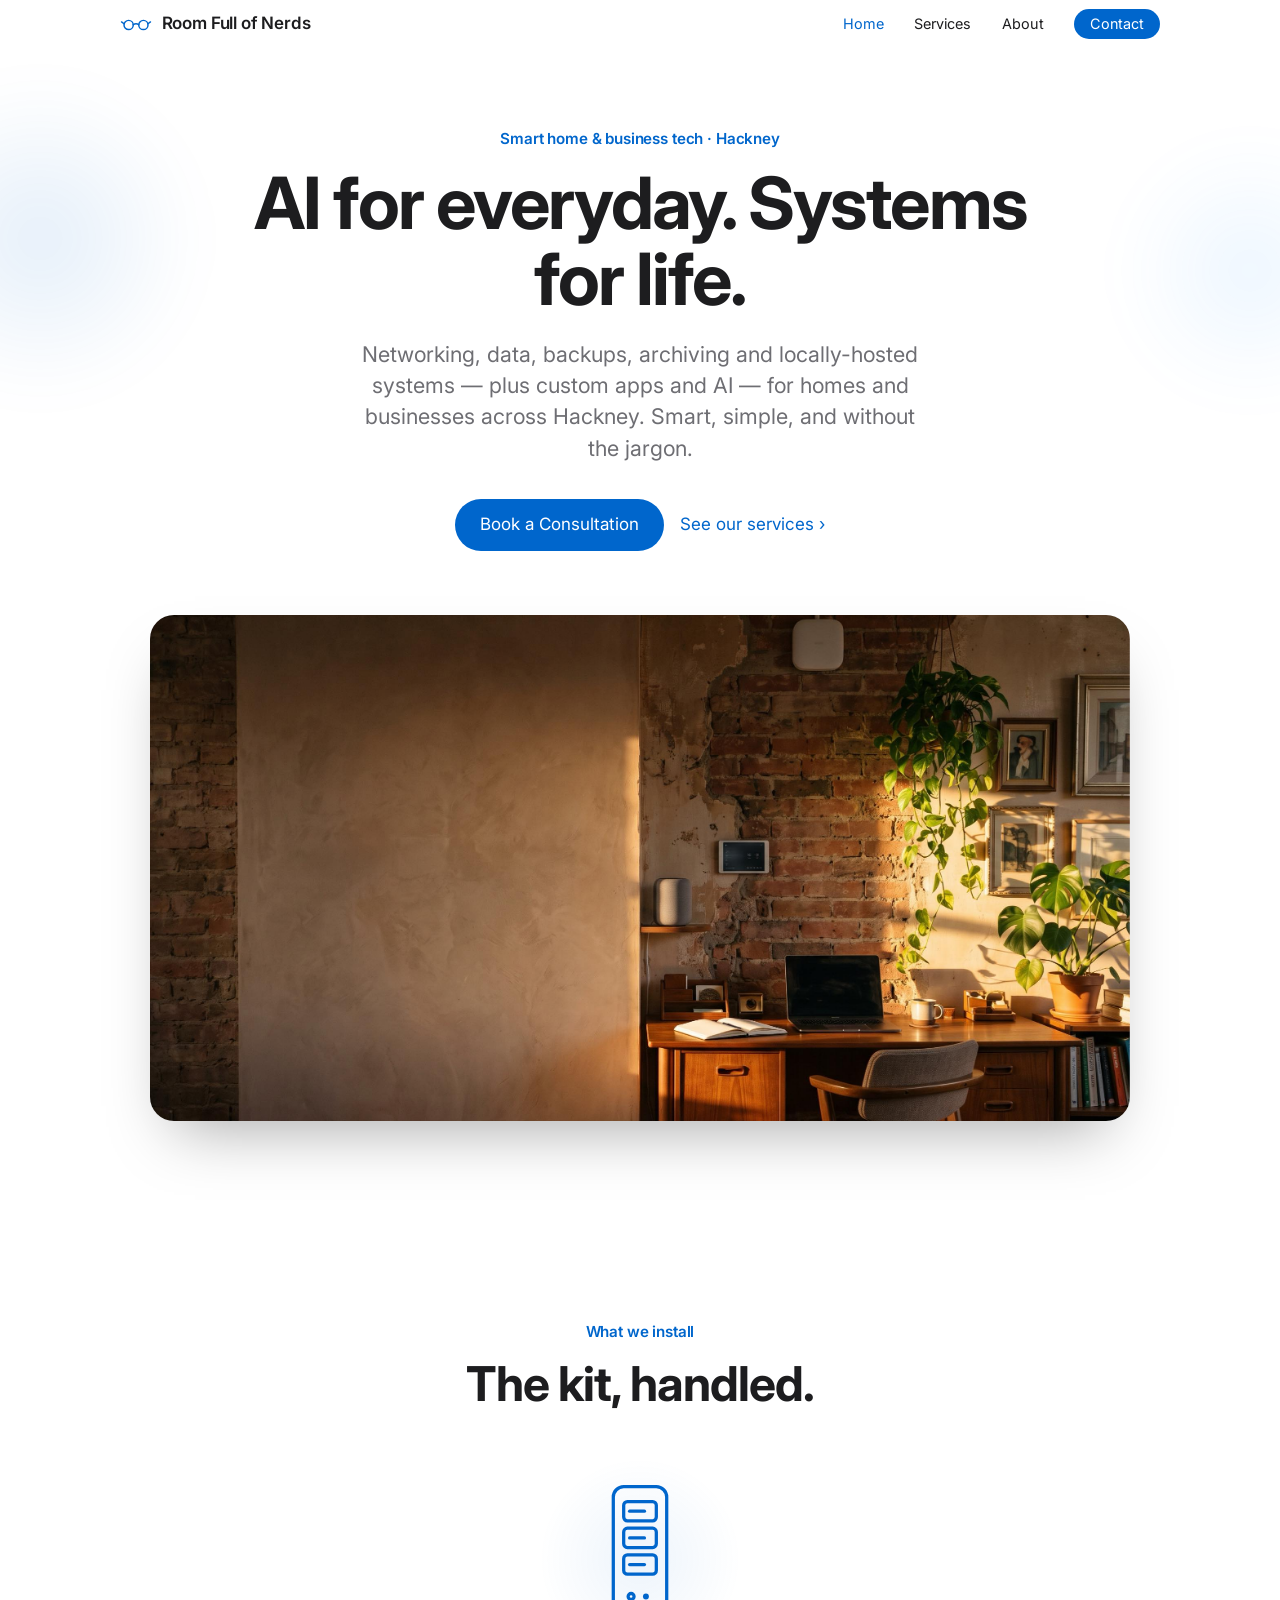
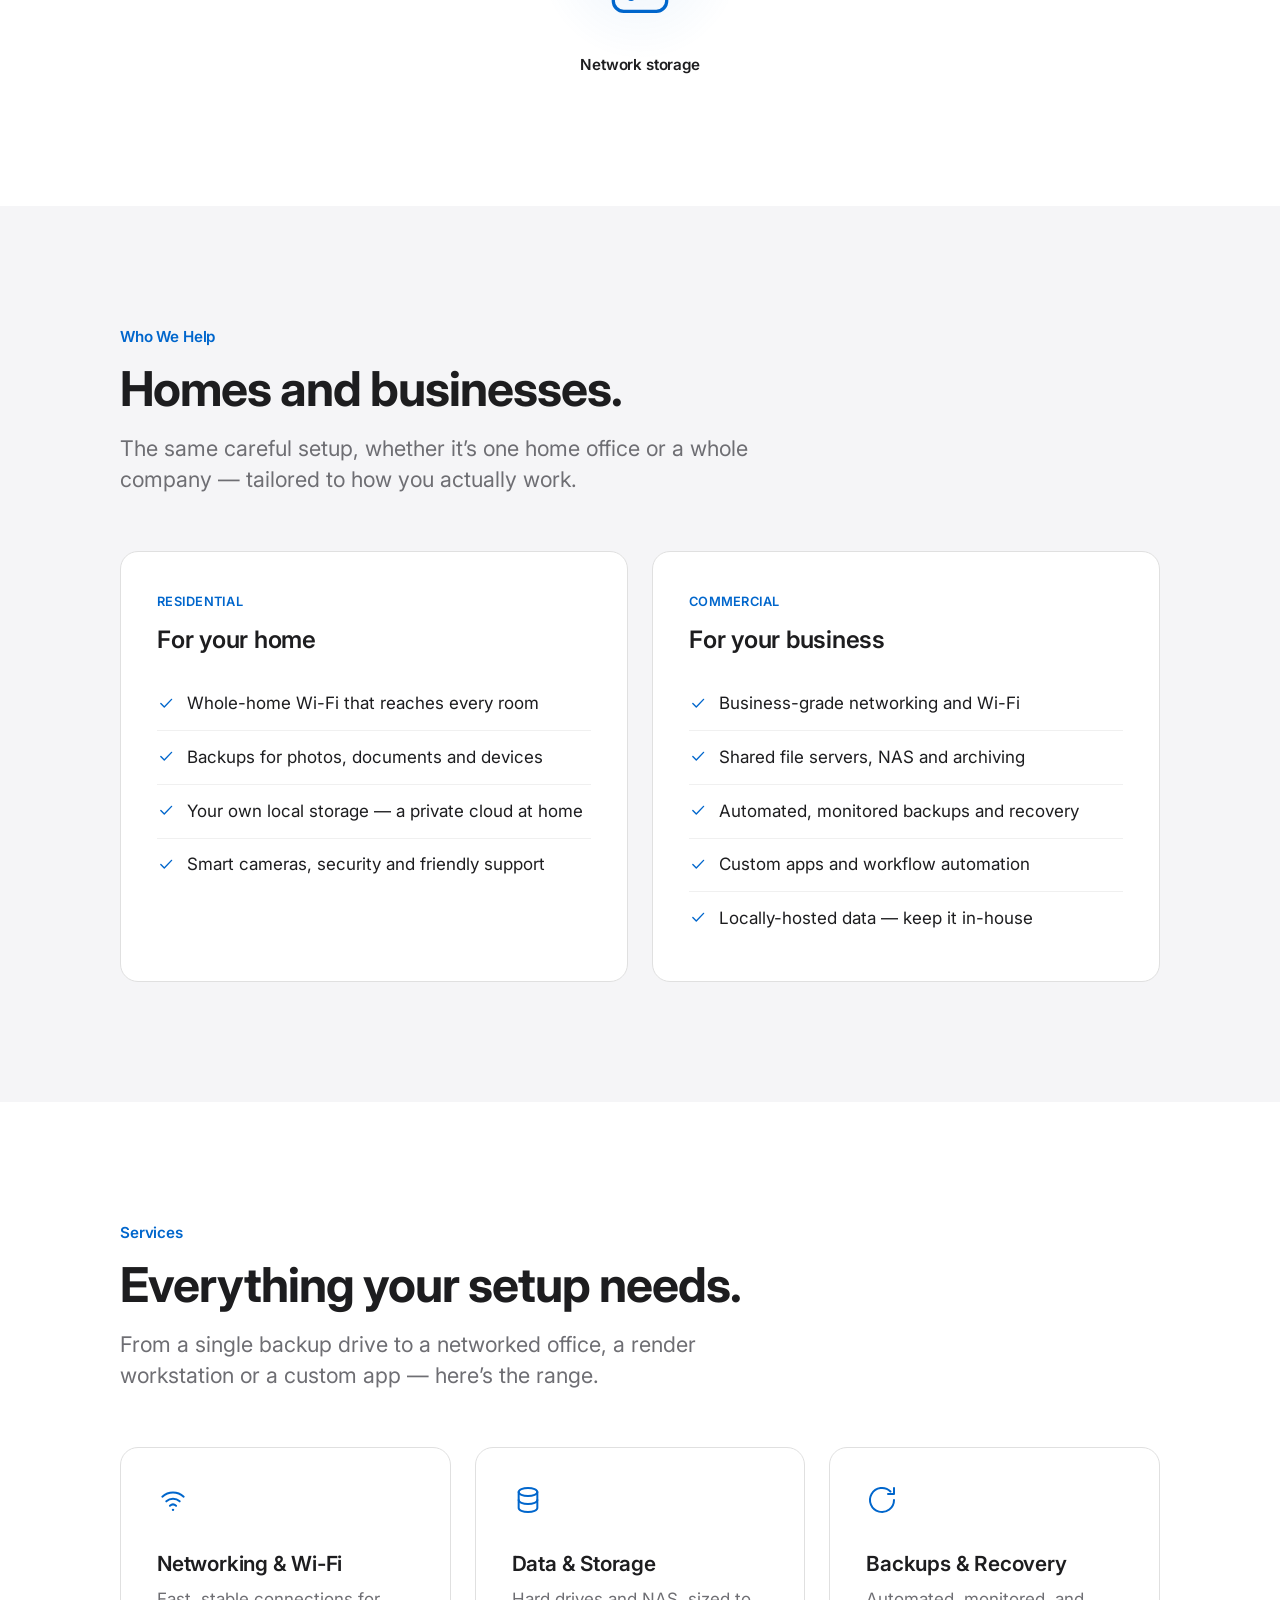
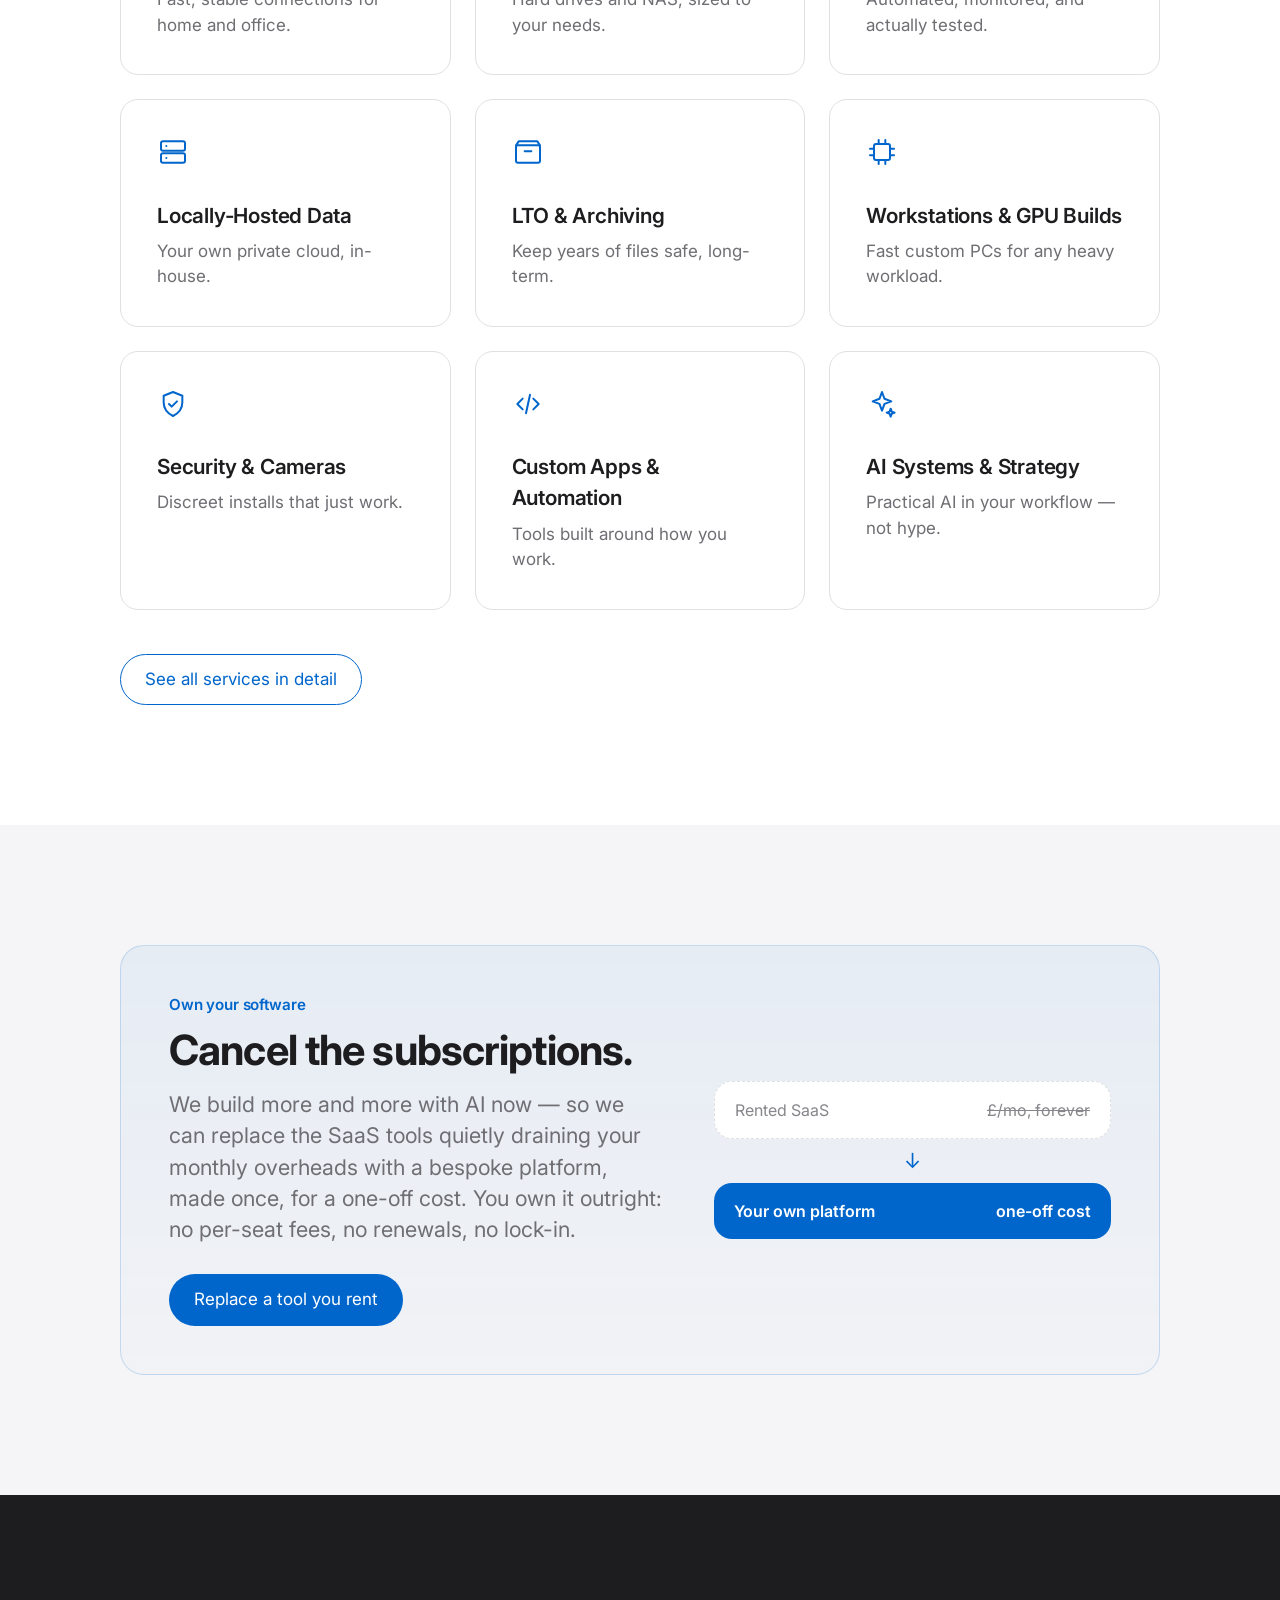
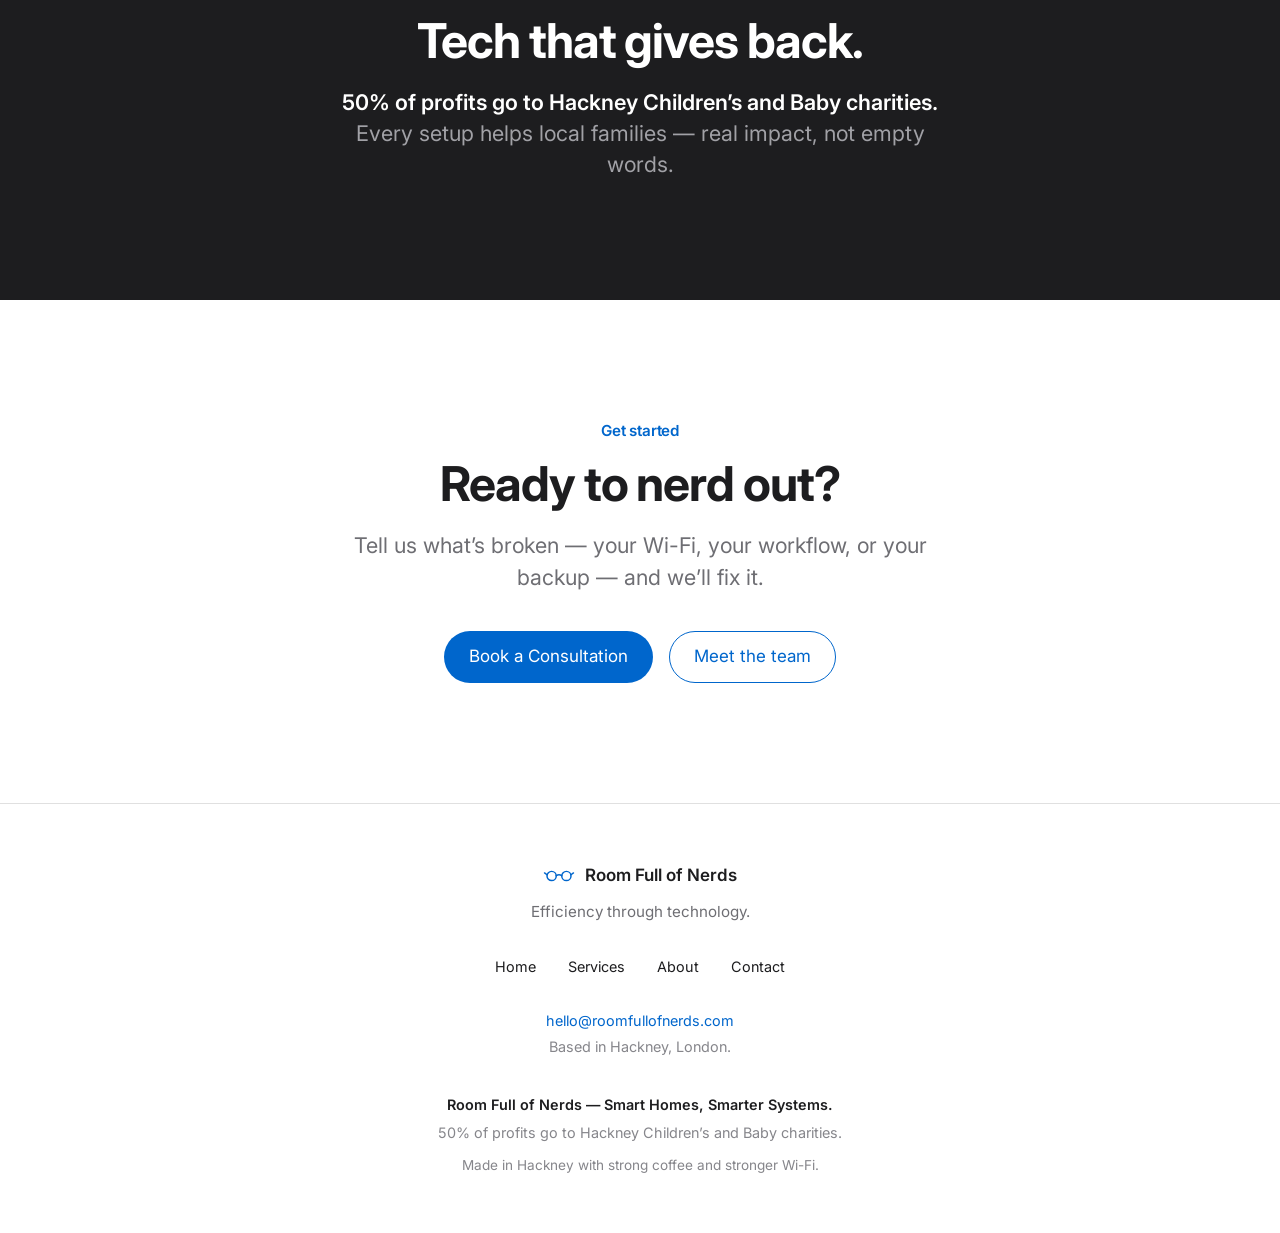
==== commit a73585db: "Add rotating device showcase ('The kit, handled.') — monoline NAS/camera/Mac/Wi-Fi/drive/speaker, bu" ====
--- a/index.html
+++ b/index.html
@@ -47,6 +47,115 @@
       <div class="hero-media" data-reveal>
         <div class="photo-placeholder">Hero photo · Hackney home or creative workspace · warm light · 2400 × 1600</div>
         <img src="images/hero.jpg" alt="A warm Hackney home workspace with integrated smart-home technology" fetchpriority="high" data-parallax="0.06" onerror="this.remove()">
+      </div>
+    </div>
+  </section>
+
+  <!-- What we install -->
+  <section class="bg-canvas band">
+    <div class="container">
+      <div data-reveal>
+        <p class="eyebrow">What we install</p>
+        <h2>The kit, handled.</h2>
+      </div>
+      <div class="device-rotator" role="img" aria-label="Illustrations of the kit we install — NAS, cameras, Macs and Wi-Fi" data-reveal style="margin-top: 2.5rem">
+        <div class="dr-stage">
+
+          <!-- 1. NAS -->
+          <figure class="dr-item is-active" data-dr>
+            <span class="dr-art">
+              <svg viewBox="0 0 120 120" fill="none" stroke="currentColor" stroke-width="2.2" stroke-linecap="round" stroke-linejoin="round" aria-hidden="true">
+                <rect x="42" y="18" width="36" height="84" rx="7"/>
+                <rect x="49" y="28" width="22" height="13" rx="2.5"/>
+                <rect x="49" y="46" width="22" height="13" rx="2.5"/>
+                <rect x="49" y="64" width="22" height="13" rx="2.5"/>
+                <line x1="53" y1="34.5" x2="63" y2="34.5"/>
+                <line x1="53" y1="52.5" x2="63" y2="52.5"/>
+                <line x1="53" y1="70.5" x2="63" y2="70.5"/>
+                <circle cx="54" cy="92" r="2"/>
+                <circle class="dr-blink" cx="64" cy="92" r="2" fill="currentColor" stroke="none"/>
+              </svg>
+            </span>
+            <figcaption class="dr-caption">Network storage</figcaption>
+          </figure>
+
+          <!-- 2. Security camera -->
+          <figure class="dr-item" data-dr>
+            <span class="dr-art">
+              <svg viewBox="0 0 120 120" fill="none" stroke="currentColor" stroke-width="2.2" stroke-linecap="round" stroke-linejoin="round" aria-hidden="true">
+                <rect x="30" y="42" width="50" height="24" rx="12"/>
+                <path d="M30 47 H78"/>
+                <circle cx="70" cy="54" r="7"/>
+                <circle cx="70" cy="54" r="2.6"/>
+                <circle class="dr-blink" cx="40" cy="54" r="2" fill="currentColor" stroke="none"/>
+                <path d="M50 66 V78"/>
+                <ellipse cx="50" cy="83" rx="14" ry="4"/>
+              </svg>
+            </span>
+            <figcaption class="dr-caption">Security cameras</figcaption>
+          </figure>
+
+          <!-- 3. Mac (iMac) -->
+          <figure class="dr-item" data-dr>
+            <span class="dr-art">
+              <svg viewBox="0 0 120 120" fill="none" stroke="currentColor" stroke-width="2.2" stroke-linecap="round" stroke-linejoin="round" aria-hidden="true">
+                <rect x="26" y="22" width="68" height="46" rx="5"/>
+                <line x1="36" y1="33" x2="58" y2="33"/>
+                <line x1="36" y1="41" x2="70" y2="41"/>
+                <line class="dr-cursor" x1="36" y1="49" x2="36" y2="58"/>
+                <path d="M55 68 L53 80 L67 80 L65 68"/>
+                <path d="M42 88 Q60 95 78 88"/>
+              </svg>
+            </span>
+            <figcaption class="dr-caption">Macs &amp; workstations</figcaption>
+          </figure>
+
+          <!-- 4. Wi-Fi mesh point -->
+          <figure class="dr-item" data-dr>
+            <span class="dr-art">
+              <svg viewBox="0 0 120 120" fill="none" stroke="currentColor" stroke-width="2.2" stroke-linecap="round" stroke-linejoin="round" aria-hidden="true">
+                <path class="dr-arc dr-arc-1" d="M49 60 Q60 48 71 60"/>
+                <path class="dr-arc dr-arc-2" d="M42 58 Q60 38 78 58"/>
+                <path class="dr-arc dr-arc-3" d="M35 56 Q60 28 85 56"/>
+                <circle cx="60" cy="64" r="2.6" fill="currentColor" stroke="none"/>
+                <rect x="47" y="70" width="26" height="28" rx="9"/>
+                <circle cx="60" cy="84" r="2" fill="currentColor" stroke="none"/>
+              </svg>
+            </span>
+            <figcaption class="dr-caption">Whole-home Wi-Fi</figcaption>
+          </figure>
+
+          <!-- 5. Hard drive / SSD -->
+          <figure class="dr-item" data-dr>
+            <span class="dr-art">
+              <svg viewBox="0 0 120 120" fill="none" stroke="currentColor" stroke-width="2.2" stroke-linecap="round" stroke-linejoin="round" aria-hidden="true">
+                <rect x="26" y="28" width="68" height="64" rx="7"/>
+                <circle cx="52" cy="60" r="20"/>
+                <circle cx="52" cy="60" r="4" fill="currentColor" stroke="none"/>
+                <line class="dr-spin" x1="52" y1="60" x2="52" y2="42"/>
+                <path d="M86 40 L62 54"/>
+                <circle cx="86" cy="40" r="3"/>
+              </svg>
+            </span>
+            <figcaption class="dr-caption">Backups &amp; drives</figcaption>
+          </figure>
+
+          <!-- 6. Smart speaker -->
+          <figure class="dr-item" data-dr>
+            <span class="dr-art">
+              <svg viewBox="0 0 120 120" fill="none" stroke="currentColor" stroke-width="2.2" stroke-linecap="round" stroke-linejoin="round" aria-hidden="true">
+                <rect x="44" y="26" width="32" height="68" rx="16"/>
+                <line x1="51" y1="50" x2="69" y2="50"/>
+                <line x1="51" y1="58" x2="69" y2="58"/>
+                <line x1="51" y1="66" x2="69" y2="66"/>
+                <line x1="51" y1="74" x2="69" y2="74"/>
+                <path class="dr-wave" d="M53 38 q3.5 -5 7 0 t7 0"/>
+              </svg>
+            </span>
+            <figcaption class="dr-caption">Smart home &amp; AI</figcaption>
+          </figure>
+
+        </div>
       </div>
     </div>
   </section>
--- a/styles.css
+++ b/styles.css
@@ -219,6 +219,53 @@
 .compare-row.owned { background: var(--blue); color: #fff; font-weight: 600; }
 .compare-arrow { align-self: center; color: var(--blue); font-size: 1.3rem; line-height: 1; }
 @media (max-width: 768px) { .feature-card { grid-template-columns: 1fr; gap: 2rem; padding: 2rem; } }
+
+/* ===== Device rotator (rotating kit illustrations) ===== */
+.device-rotator { display: flex; flex-direction: column; align-items: center; gap: 1.1rem; }
+.dr-stage {
+  position: relative; width: 220px; height: 236px;
+  perspective: 1000px; transform-style: preserve-3d;
+}
+.dr-stage::before {
+  content: ''; position: absolute; top: 46%; left: 50%; z-index: 0;
+  width: 210px; height: 210px; transform: translate(-50%, -50%);
+  background: radial-gradient(circle, rgba(0, 102, 204, 0.07), transparent 68%);
+  border-radius: 50%; pointer-events: none;
+}
+.dr-item {
+  position: absolute; inset: 0; z-index: 1;
+  display: flex; flex-direction: column; align-items: center; justify-content: center; gap: 1rem;
+  opacity: 0; transform: rotateY(-38deg) scale(0.88);
+  transition: opacity 0.8s var(--ease), transform 0.8s var(--ease);
+  backface-visibility: hidden; pointer-events: none;
+}
+.dr-item.is-active { opacity: 1; transform: none; }
+.dr-art { color: var(--blue); line-height: 0; }
+.dr-art svg { width: clamp(150px, 48vw, 178px); height: auto; overflow: visible; }
+.dr-caption { font-size: 0.95rem; font-weight: 600; letter-spacing: -0.01em; color: var(--ink); }
+
+/* idle micro-animations — only while the device is the visible one */
+@keyframes dr-blink  { 0%, 100% { opacity: 1; } 50% { opacity: 0.18; } }
+@keyframes dr-cursor { 0% { opacity: 1; } 50% { opacity: 0; } }
+@keyframes dr-ripple { 0% { opacity: 0.14; } 42% { opacity: 1; } 100% { opacity: 0.14; } }
+@keyframes dr-spin   { to { transform: rotate(360deg); } }
+@keyframes dr-wave   { 0%, 100% { opacity: 0.35; transform: scaleY(0.6); } 50% { opacity: 1; transform: scaleY(1); } }
+
+.dr-item.is-active .dr-blink  { animation: dr-blink 1.5s var(--ease) infinite; }
+.dr-item.is-active .dr-cursor { animation: dr-cursor 1.06s step-end infinite; }
+.dr-item.is-active .dr-arc    { animation: dr-ripple 2.6s var(--ease) infinite; }
+.dr-item.is-active .dr-arc-2  { animation-delay: 0.28s; }
+.dr-item.is-active .dr-arc-3  { animation-delay: 0.56s; }
+.dr-spin  { transform-box: view-box; transform-origin: 52px 60px; }
+.dr-item.is-active .dr-spin   { animation: dr-spin 3.6s linear infinite; }
+.dr-wave  { transform-box: fill-box; transform-origin: center; }
+.dr-item.is-active .dr-wave   { animation: dr-wave 2.4s var(--ease) infinite; }
+
+/* reduced motion: no flip, no idle motion — one static device */
+@media (prefers-reduced-motion: reduce) {
+  .device-rotator .dr-item { transition: none !important; }
+  .device-rotator * { animation: none !important; }
+}
 
 /* ===== Dark statement tile ===== */
 .tile-section { background: var(--tile); color: var(--on-dark); text-align: center; }
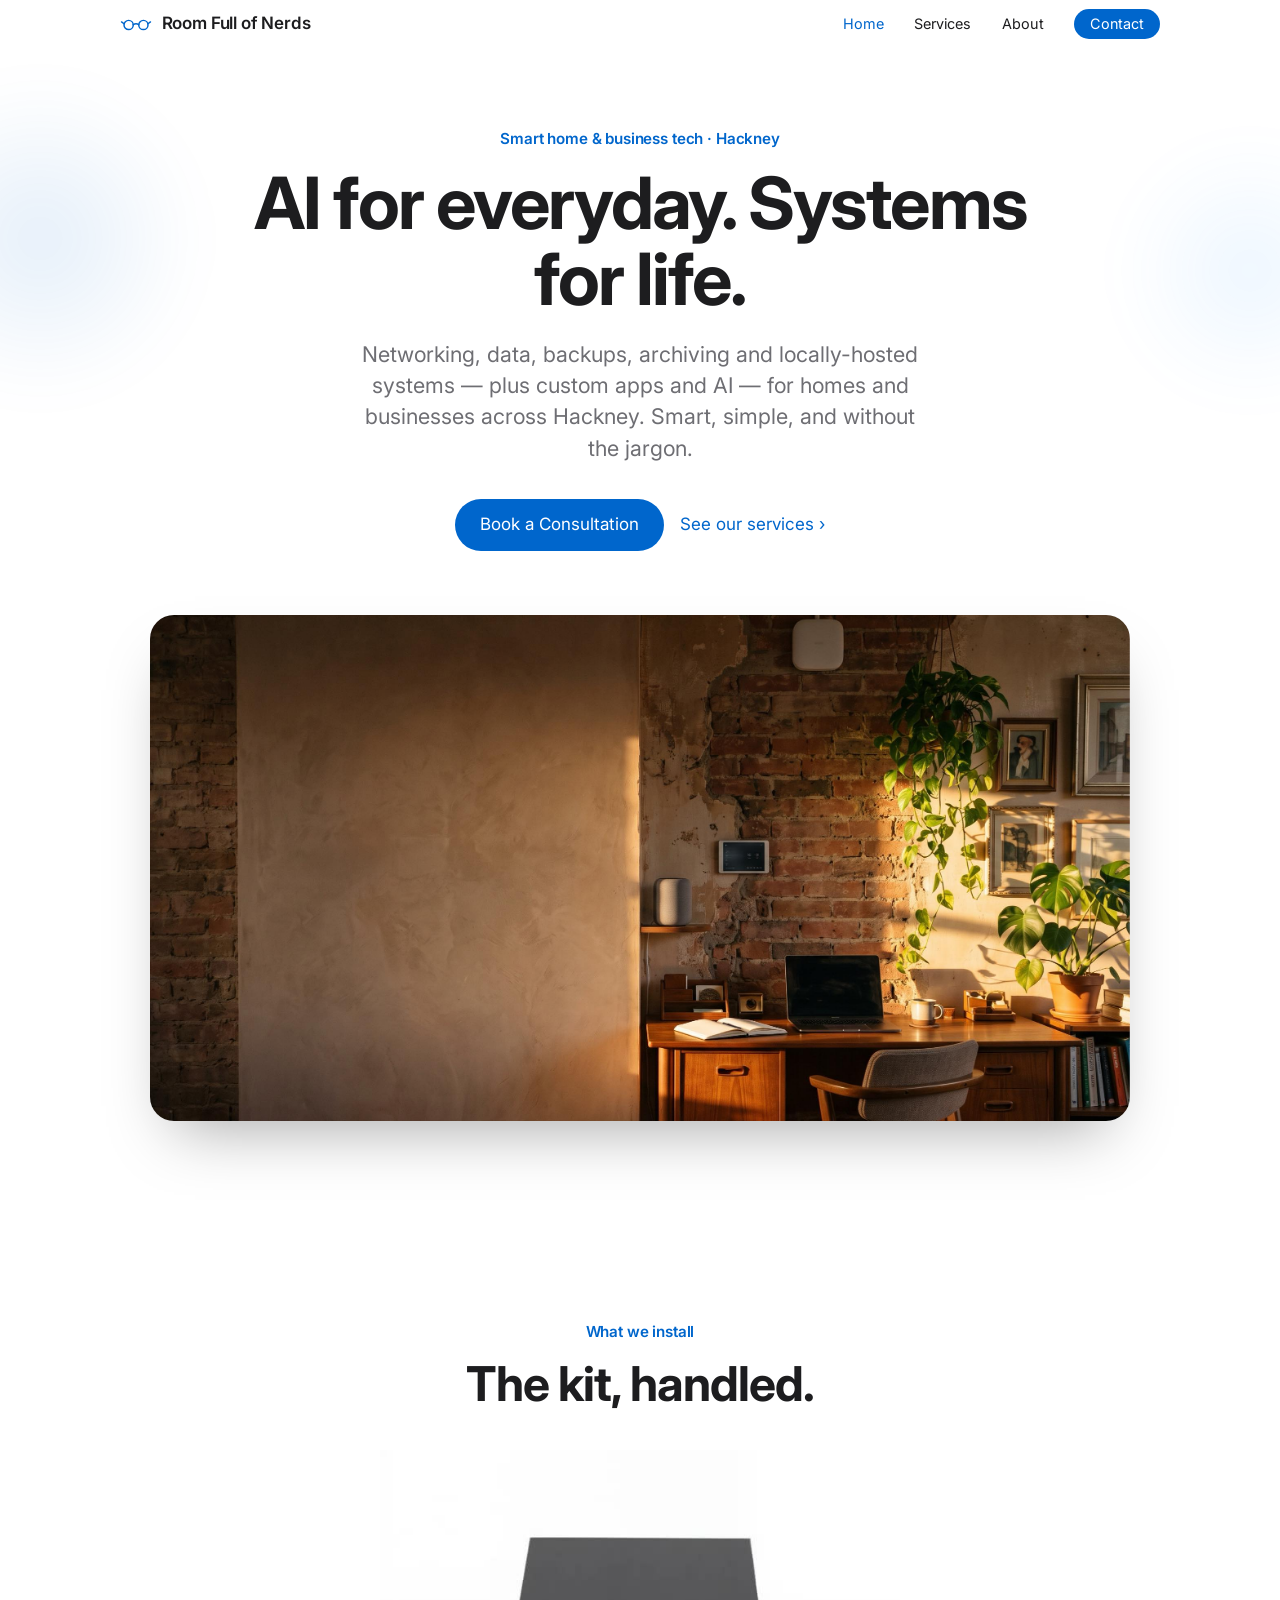
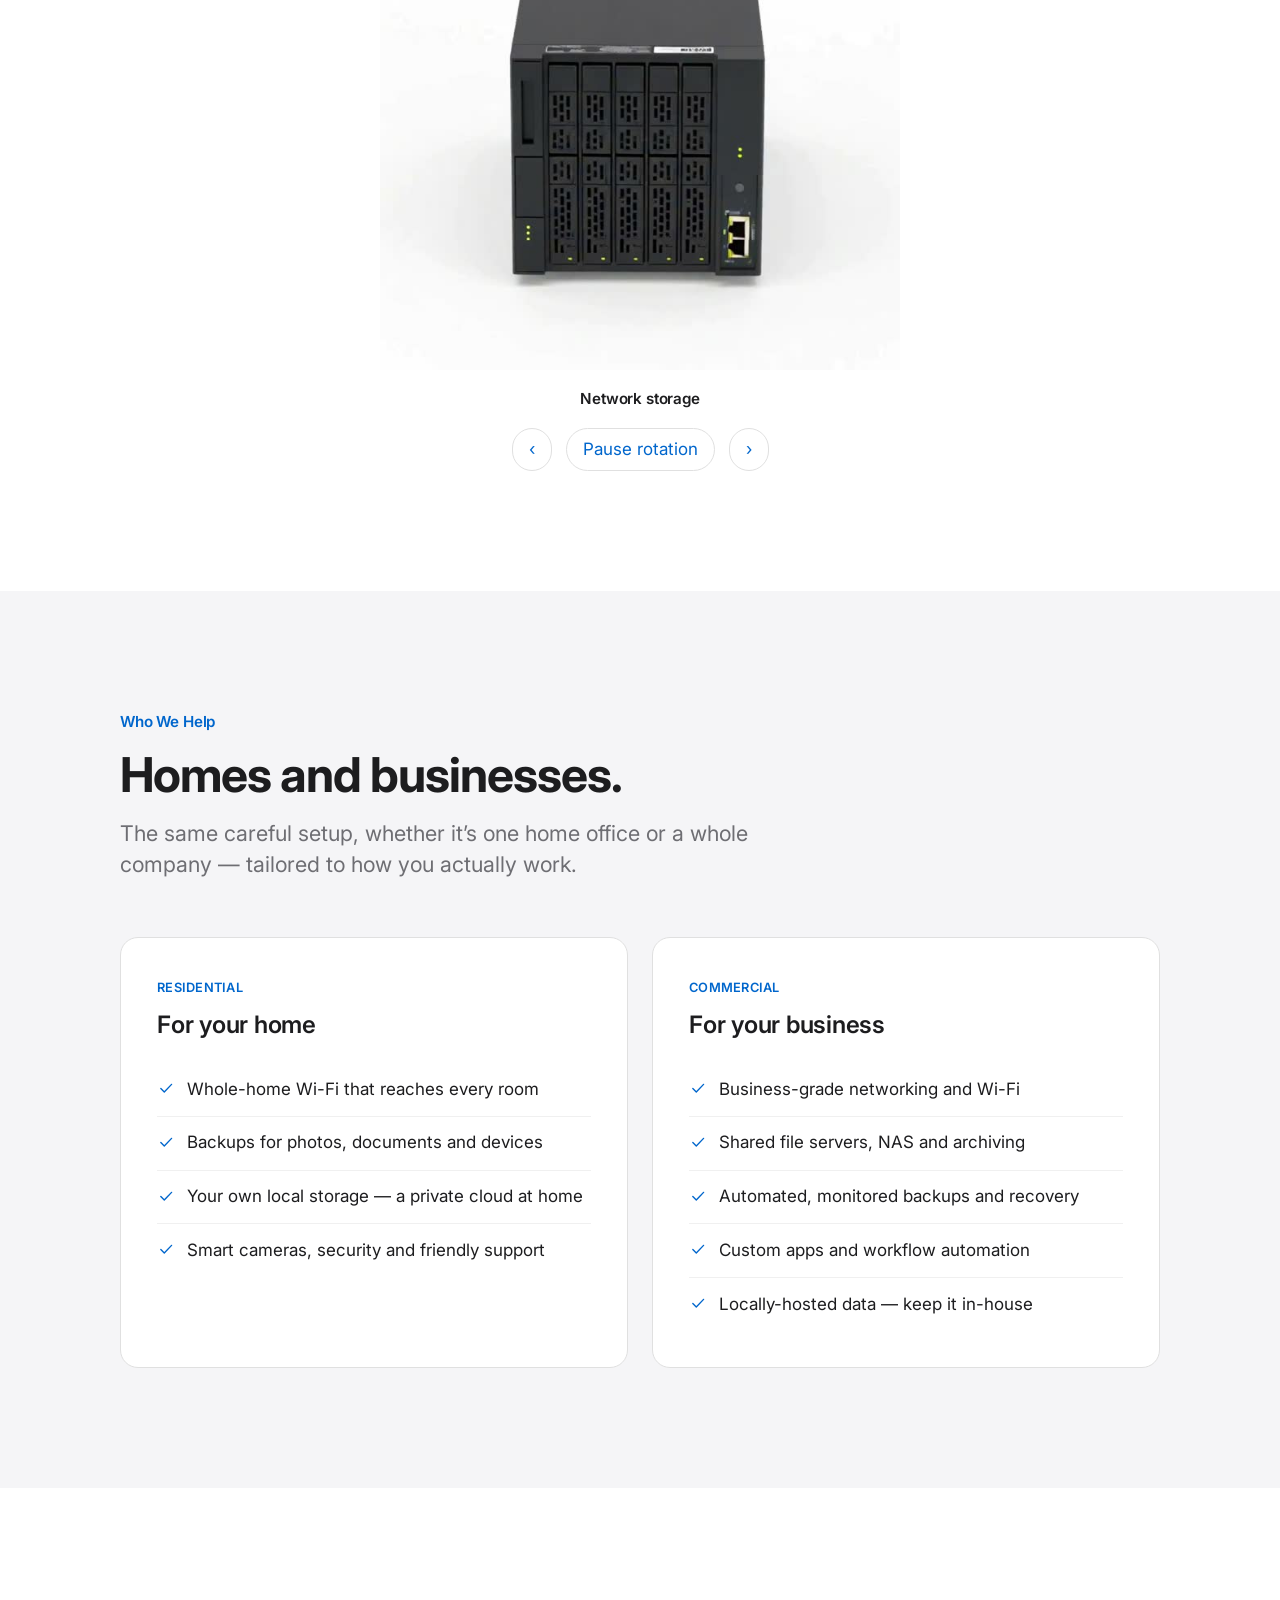
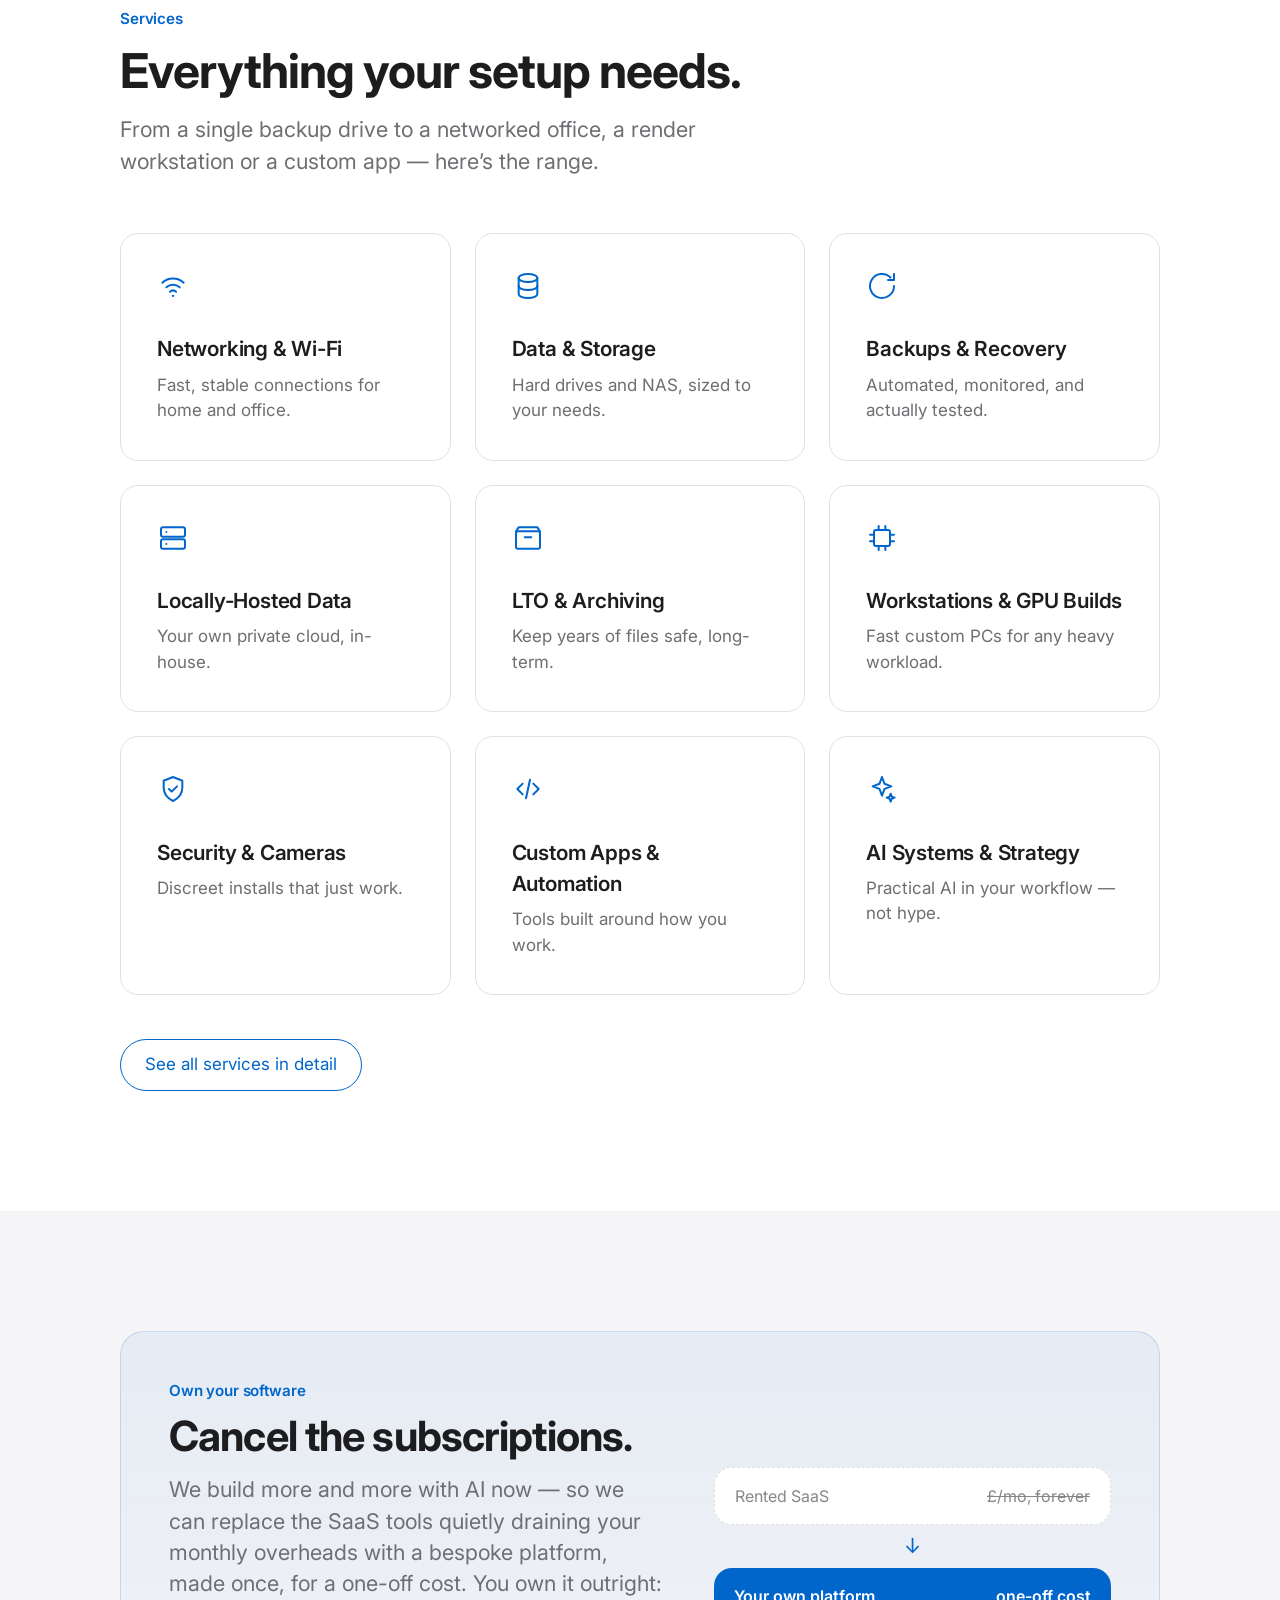
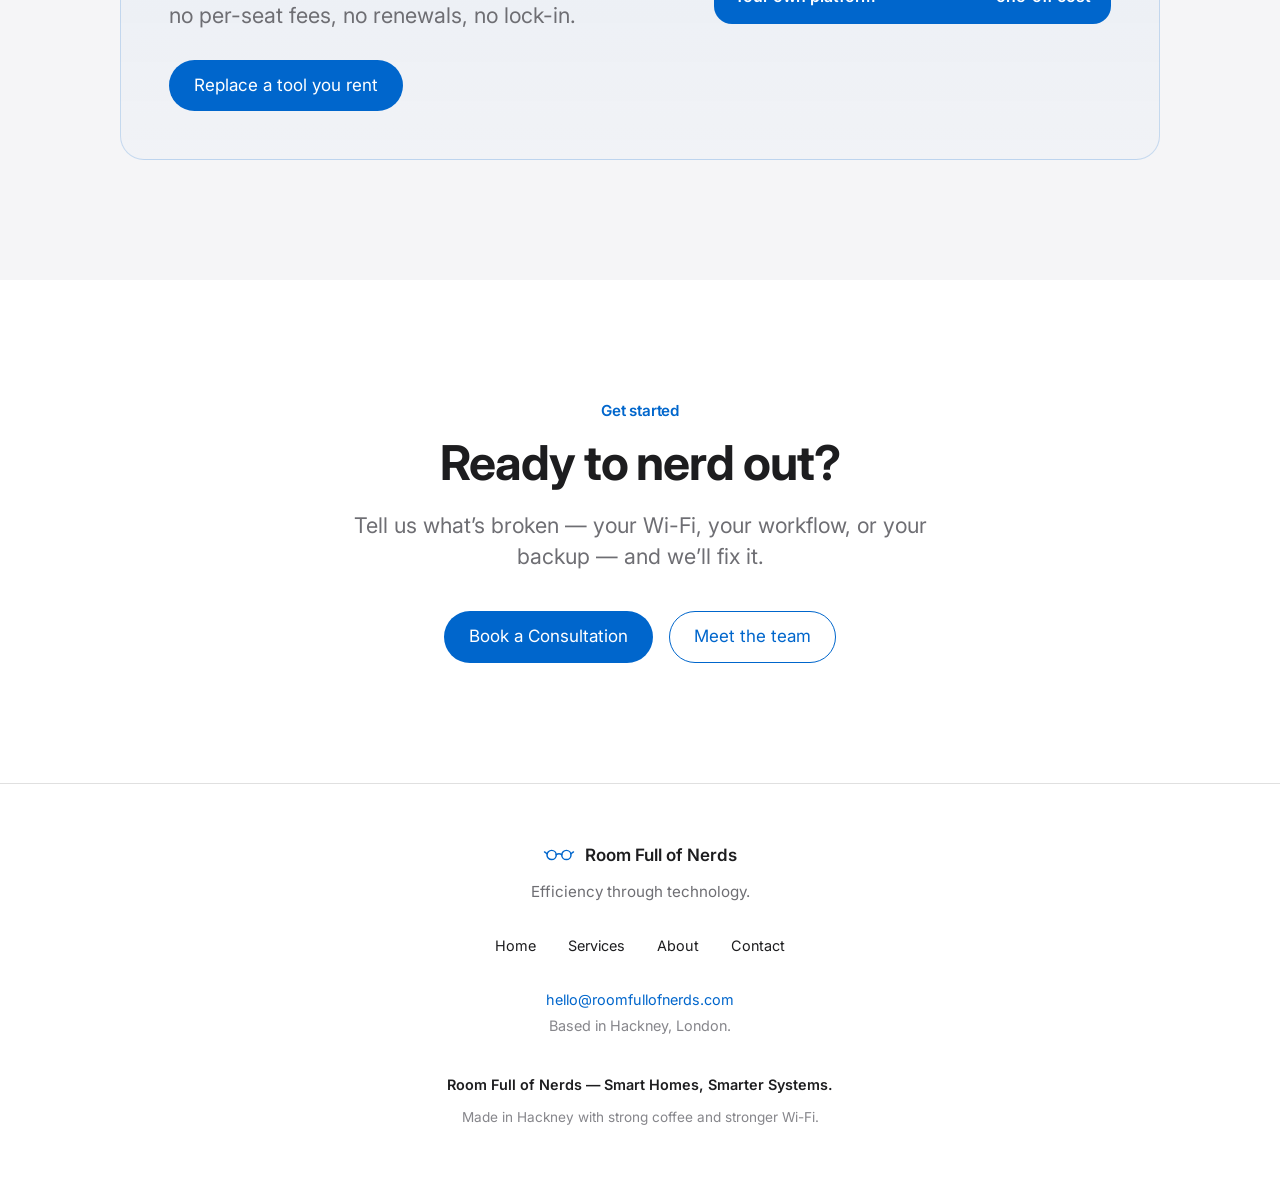
==== commit abbfed7a: "Replace device drawings with photorealistic turntables; remove charity claims" ====
--- a/index.html
+++ b/index.html
@@ -9,7 +9,7 @@
 <link rel="preconnect" href="https://fonts.gstatic.com" crossorigin>
 <link href="https://fonts.googleapis.com/css2?family=Inter:wght@400;600;700&display=swap" rel="stylesheet">
 <link rel="icon" href="data:image/svg+xml,%3Csvg%20xmlns='http://www.w3.org/2000/svg'%20viewBox='0%200%2032%2032'%3E%3Cg%20fill='none'%20stroke='%230066cc'%20stroke-width='2.6'%20stroke-linecap='round'%20stroke-linejoin='round'%3E%3Ccircle%20cx='11'%20cy='17'%20r='5.5'/%3E%3Ccircle%20cx='21'%20cy='17'%20r='5.5'/%3E%3Cpath%20d='M15.5%2016.5q1.5-1.2%203%200'/%3E%3Cpath%20d='M5.5%2015%203%2013'/%3E%3Cpath%20d='M26.5%2015%2029%2013'/%3E%3C/g%3E%3C/svg%3E">
-<link rel="stylesheet" href="styles.css">
+<link rel="stylesheet" href="styles.css?v=turntables1">
 </head>
 <body>
 <div class="scroll-progress" aria-hidden="true"></div>
@@ -58,104 +58,17 @@
         <p class="eyebrow">What we install</p>
         <h2>The kit, handled.</h2>
       </div>
-      <div class="device-rotator" role="img" aria-label="Illustrations of the kit we install — NAS, cameras, Macs and Wi-Fi" data-reveal style="margin-top: 2.5rem">
+      <div class="device-rotator" role="region" aria-label="360 degree views of the kit we install" data-reveal style="margin-top: 2.5rem">
         <div class="dr-stage">
-
-          <!-- 1. NAS -->
-          <figure class="dr-item is-active" data-dr>
-            <span class="dr-art">
-              <svg viewBox="0 0 120 120" fill="none" stroke="currentColor" stroke-width="2.2" stroke-linecap="round" stroke-linejoin="round" aria-hidden="true">
-                <rect x="42" y="18" width="36" height="84" rx="7"/>
-                <rect x="49" y="28" width="22" height="13" rx="2.5"/>
-                <rect x="49" y="46" width="22" height="13" rx="2.5"/>
-                <rect x="49" y="64" width="22" height="13" rx="2.5"/>
-                <line x1="53" y1="34.5" x2="63" y2="34.5"/>
-                <line x1="53" y1="52.5" x2="63" y2="52.5"/>
-                <line x1="53" y1="70.5" x2="63" y2="70.5"/>
-                <circle cx="54" cy="92" r="2"/>
-                <circle class="dr-blink" cx="64" cy="92" r="2" fill="currentColor" stroke="none"/>
-              </svg>
-            </span>
-            <figcaption class="dr-caption">Network storage</figcaption>
-          </figure>
-
-          <!-- 2. Security camera -->
-          <figure class="dr-item" data-dr>
-            <span class="dr-art">
-              <svg viewBox="0 0 120 120" fill="none" stroke="currentColor" stroke-width="2.2" stroke-linecap="round" stroke-linejoin="round" aria-hidden="true">
-                <rect x="30" y="42" width="50" height="24" rx="12"/>
-                <path d="M30 47 H78"/>
-                <circle cx="70" cy="54" r="7"/>
-                <circle cx="70" cy="54" r="2.6"/>
-                <circle class="dr-blink" cx="40" cy="54" r="2" fill="currentColor" stroke="none"/>
-                <path d="M50 66 V78"/>
-                <ellipse cx="50" cy="83" rx="14" ry="4"/>
-              </svg>
-            </span>
-            <figcaption class="dr-caption">Security cameras</figcaption>
-          </figure>
-
-          <!-- 3. Mac (iMac) -->
-          <figure class="dr-item" data-dr>
-            <span class="dr-art">
-              <svg viewBox="0 0 120 120" fill="none" stroke="currentColor" stroke-width="2.2" stroke-linecap="round" stroke-linejoin="round" aria-hidden="true">
-                <rect x="26" y="22" width="68" height="46" rx="5"/>
-                <line x1="36" y1="33" x2="58" y2="33"/>
-                <line x1="36" y1="41" x2="70" y2="41"/>
-                <line class="dr-cursor" x1="36" y1="49" x2="36" y2="58"/>
-                <path d="M55 68 L53 80 L67 80 L65 68"/>
-                <path d="M42 88 Q60 95 78 88"/>
-              </svg>
-            </span>
-            <figcaption class="dr-caption">Macs &amp; workstations</figcaption>
-          </figure>
-
-          <!-- 4. Wi-Fi mesh point -->
-          <figure class="dr-item" data-dr>
-            <span class="dr-art">
-              <svg viewBox="0 0 120 120" fill="none" stroke="currentColor" stroke-width="2.2" stroke-linecap="round" stroke-linejoin="round" aria-hidden="true">
-                <path class="dr-arc dr-arc-1" d="M49 60 Q60 48 71 60"/>
-                <path class="dr-arc dr-arc-2" d="M42 58 Q60 38 78 58"/>
-                <path class="dr-arc dr-arc-3" d="M35 56 Q60 28 85 56"/>
-                <circle cx="60" cy="64" r="2.6" fill="currentColor" stroke="none"/>
-                <rect x="47" y="70" width="26" height="28" rx="9"/>
-                <circle cx="60" cy="84" r="2" fill="currentColor" stroke="none"/>
-              </svg>
-            </span>
-            <figcaption class="dr-caption">Whole-home Wi-Fi</figcaption>
-          </figure>
-
-          <!-- 5. Hard drive / SSD -->
-          <figure class="dr-item" data-dr>
-            <span class="dr-art">
-              <svg viewBox="0 0 120 120" fill="none" stroke="currentColor" stroke-width="2.2" stroke-linecap="round" stroke-linejoin="round" aria-hidden="true">
-                <rect x="26" y="28" width="68" height="64" rx="7"/>
-                <circle cx="52" cy="60" r="20"/>
-                <circle cx="52" cy="60" r="4" fill="currentColor" stroke="none"/>
-                <line class="dr-spin" x1="52" y1="60" x2="52" y2="42"/>
-                <path d="M86 40 L62 54"/>
-                <circle cx="86" cy="40" r="3"/>
-              </svg>
-            </span>
-            <figcaption class="dr-caption">Backups &amp; drives</figcaption>
-          </figure>
-
-          <!-- 6. Smart speaker -->
-          <figure class="dr-item" data-dr>
-            <span class="dr-art">
-              <svg viewBox="0 0 120 120" fill="none" stroke="currentColor" stroke-width="2.2" stroke-linecap="round" stroke-linejoin="round" aria-hidden="true">
-                <rect x="44" y="26" width="32" height="68" rx="16"/>
-                <line x1="51" y1="50" x2="69" y2="50"/>
-                <line x1="51" y1="58" x2="69" y2="58"/>
-                <line x1="51" y1="66" x2="69" y2="66"/>
-                <line x1="51" y1="74" x2="69" y2="74"/>
-                <path class="dr-wave" d="M53 38 q3.5 -5 7 0 t7 0"/>
-              </svg>
-            </span>
-            <figcaption class="dr-caption">Smart home &amp; AI</figcaption>
-          </figure>
-
-        </div>
+<figure class="dr-item is-active" data-dr aria-hidden="false"><video class="dr-video" muted playsinline preload="auto" poster="media/nas.jpg" aria-label="Network storage rotating product view"><source src="media/nas.mp4" type="video/mp4"></video></figure>
+<figure class="dr-item" data-dr aria-hidden="true"><video class="dr-video" muted playsinline preload="none" poster="media/camera.jpg" aria-label="Security cameras rotating product view"><source src="media/camera.mp4" type="video/mp4"></video></figure>
+<figure class="dr-item" data-dr aria-hidden="true"><video class="dr-video" muted playsinline preload="none" poster="media/mac.jpg" aria-label="Macs &amp; workstations rotating product view"><source src="media/mac.mp4" type="video/mp4"></video></figure>
+<figure class="dr-item" data-dr aria-hidden="true"><video class="dr-video" muted playsinline preload="none" poster="media/wifi.jpg" aria-label="Whole-home Wi-Fi rotating product view"><source src="media/wifi.mp4" type="video/mp4"></video></figure>
+<figure class="dr-item" data-dr aria-hidden="true"><video class="dr-video" muted playsinline preload="none" poster="media/drive.jpg" aria-label="Backups &amp; drives rotating product view"><source src="media/drive.mp4" type="video/mp4"></video></figure>
+<figure class="dr-item" data-dr aria-hidden="true"><video class="dr-video" muted playsinline preload="none" poster="media/speaker.jpg" aria-label="Smart home &amp; AI rotating product view"><source src="media/speaker.mp4" type="video/mp4"></video></figure>
+</div>
+<p class="dr-caption" aria-live="off">Network storage</p>
+<div class="dr-controls"><button type="button" class="dr-prev" aria-label="Previous device">‹</button><button type="button" class="dr-pause">Pause rotation</button><button type="button" class="dr-next" aria-label="Next device">›</button></div>
       </div>
     </div>
   </section>
@@ -275,15 +188,7 @@
   </section>
 
   <!-- Profit tile -->
-  <section class="tile-section on-dark">
-    <div class="container" data-reveal>
-      <h2>Tech that gives back.</h2>
-      <!-- TODO before launch: name the charities and how the 50% is calculated -->
-      <p class="lead"><strong>50% of profits go to Hackney Children’s and Baby charities.</strong> Every setup helps local families — real impact, not empty words.</p>
-    </div>
-  </section>
-
-  <!-- CTA band -->
+<!-- CTA band -->
   <section class="band bg-canvas">
     <div class="container" data-reveal>
       <p class="eyebrow">Get started</p>
@@ -316,11 +221,11 @@
     <p><a class="footer-email" href="mailto:hello@roomfullofnerds.com">hello@roomfullofnerds.com</a></p>
     <p>Based in Hackney, London.</p>
     <!-- TODO if trading as a Ltd: registered name, company number, registered office, place of registration -->
-    <p class="tagline"><strong>Room Full of Nerds — Smart Homes, Smarter Systems.</strong><br>50% of profits go to Hackney Children’s and Baby charities.</p>
+    <p class="tagline"><strong>Room Full of Nerds — Smart Homes, Smarter Systems.</strong></p>
     <p class="footer-quip">Made in Hackney with strong coffee and stronger Wi-Fi.</p>
   </div>
 </footer>
 
-<script src="app.js"></script>
+<script src="app.js?v=turntables1"></script>
 </body>
 </html>
--- a/styles.css
+++ b/styles.css
@@ -377,3 +377,14 @@
   .step-number { flex-shrink: 0; margin: 0; }
   .orb { display: none; }
 }
+
+/* Photorealistic turntables */
+.dr-stage {width:min(100%,520px);height:auto;aspect-ratio:1;perspective:none;transform-style:flat;}
+.dr-stage::before {display:none;}
+.dr-item {margin:0;gap:0;transform:none;visibility:hidden;transition:none;}
+.dr-item.is-active {visibility:visible;opacity:1;}
+.dr-video {display:block;width:100%;height:100%;object-fit:contain;background:#fff;}
+.device-rotator > .dr-caption {margin:0;min-height:1.5em;}
+.dr-controls {display:flex;align-items:center;gap:14px;}
+.dr-controls button {border:1px solid #e0e0e0;background:#fff;color:#0066cc;border-radius:999px;padding:8px 16px;font:inherit;cursor:pointer;}
+.dr-controls button:focus-visible {outline:2px solid #0066cc;outline-offset:3px;}
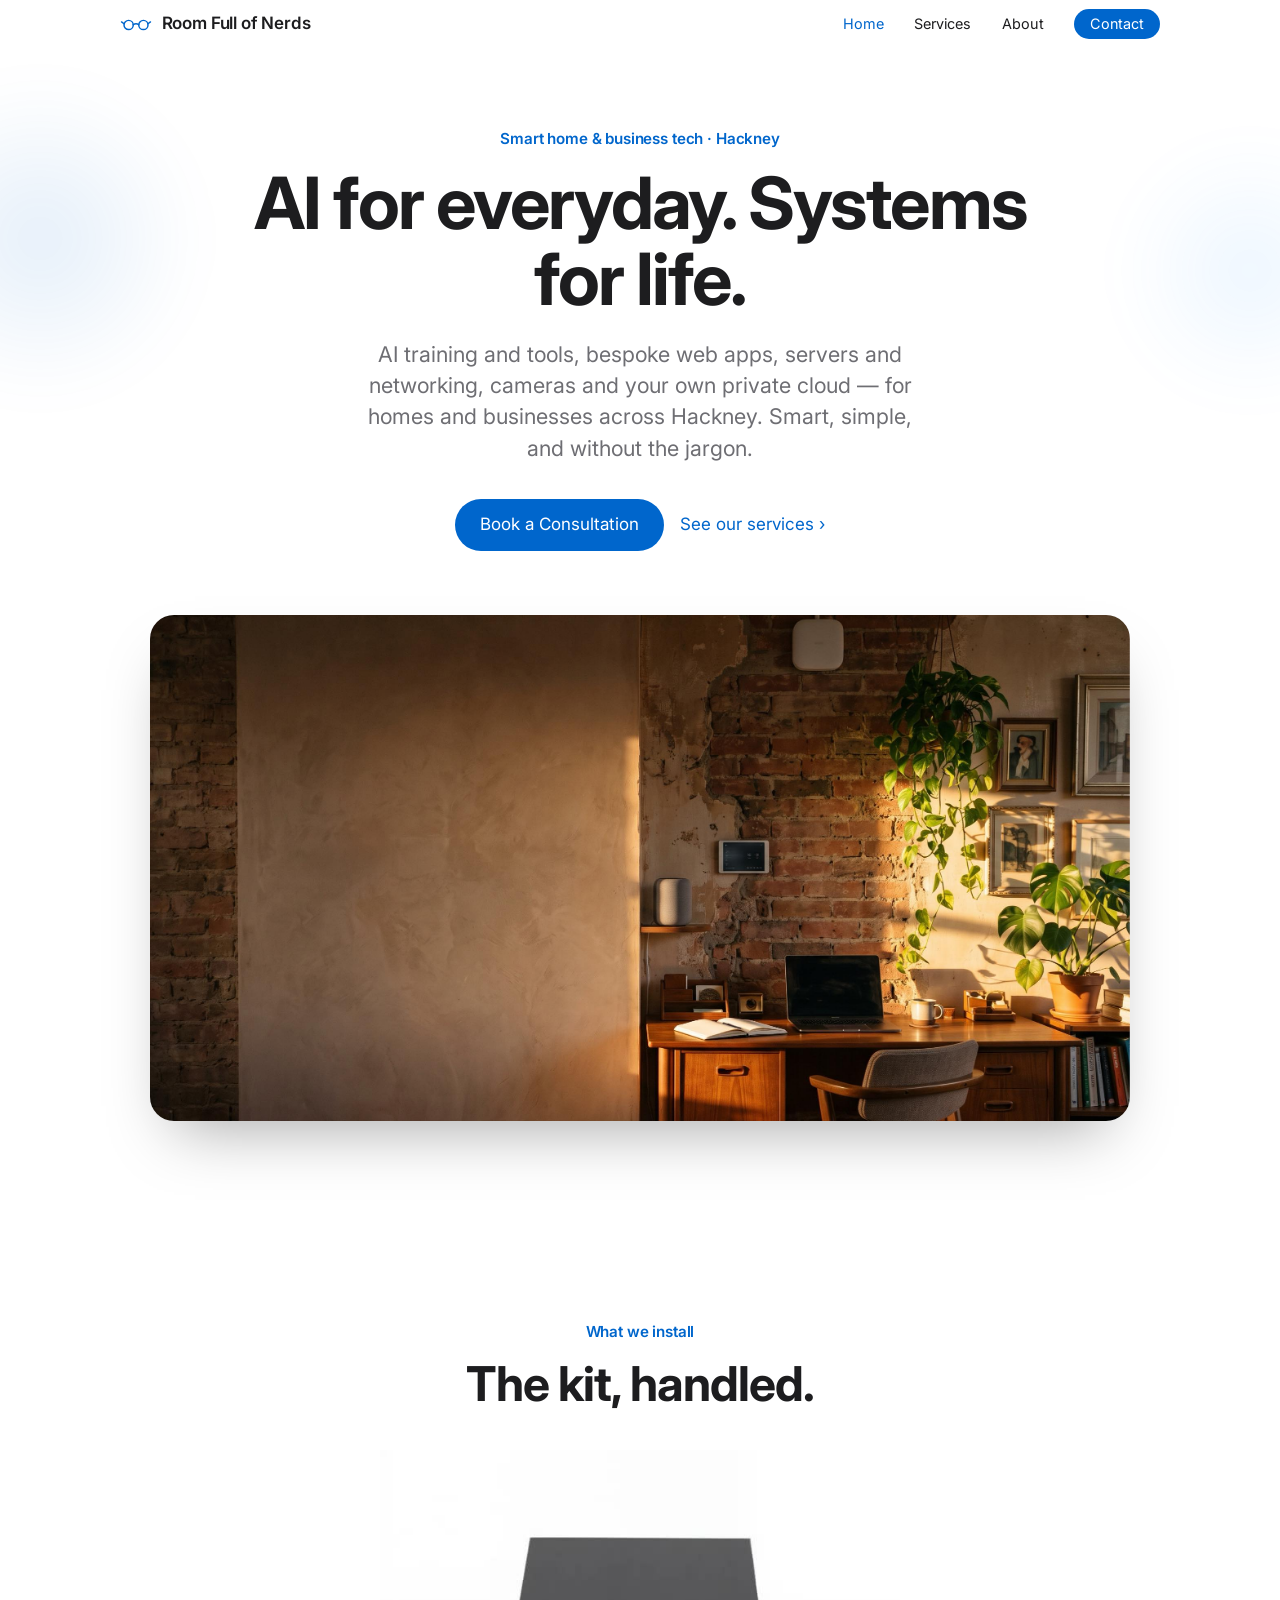
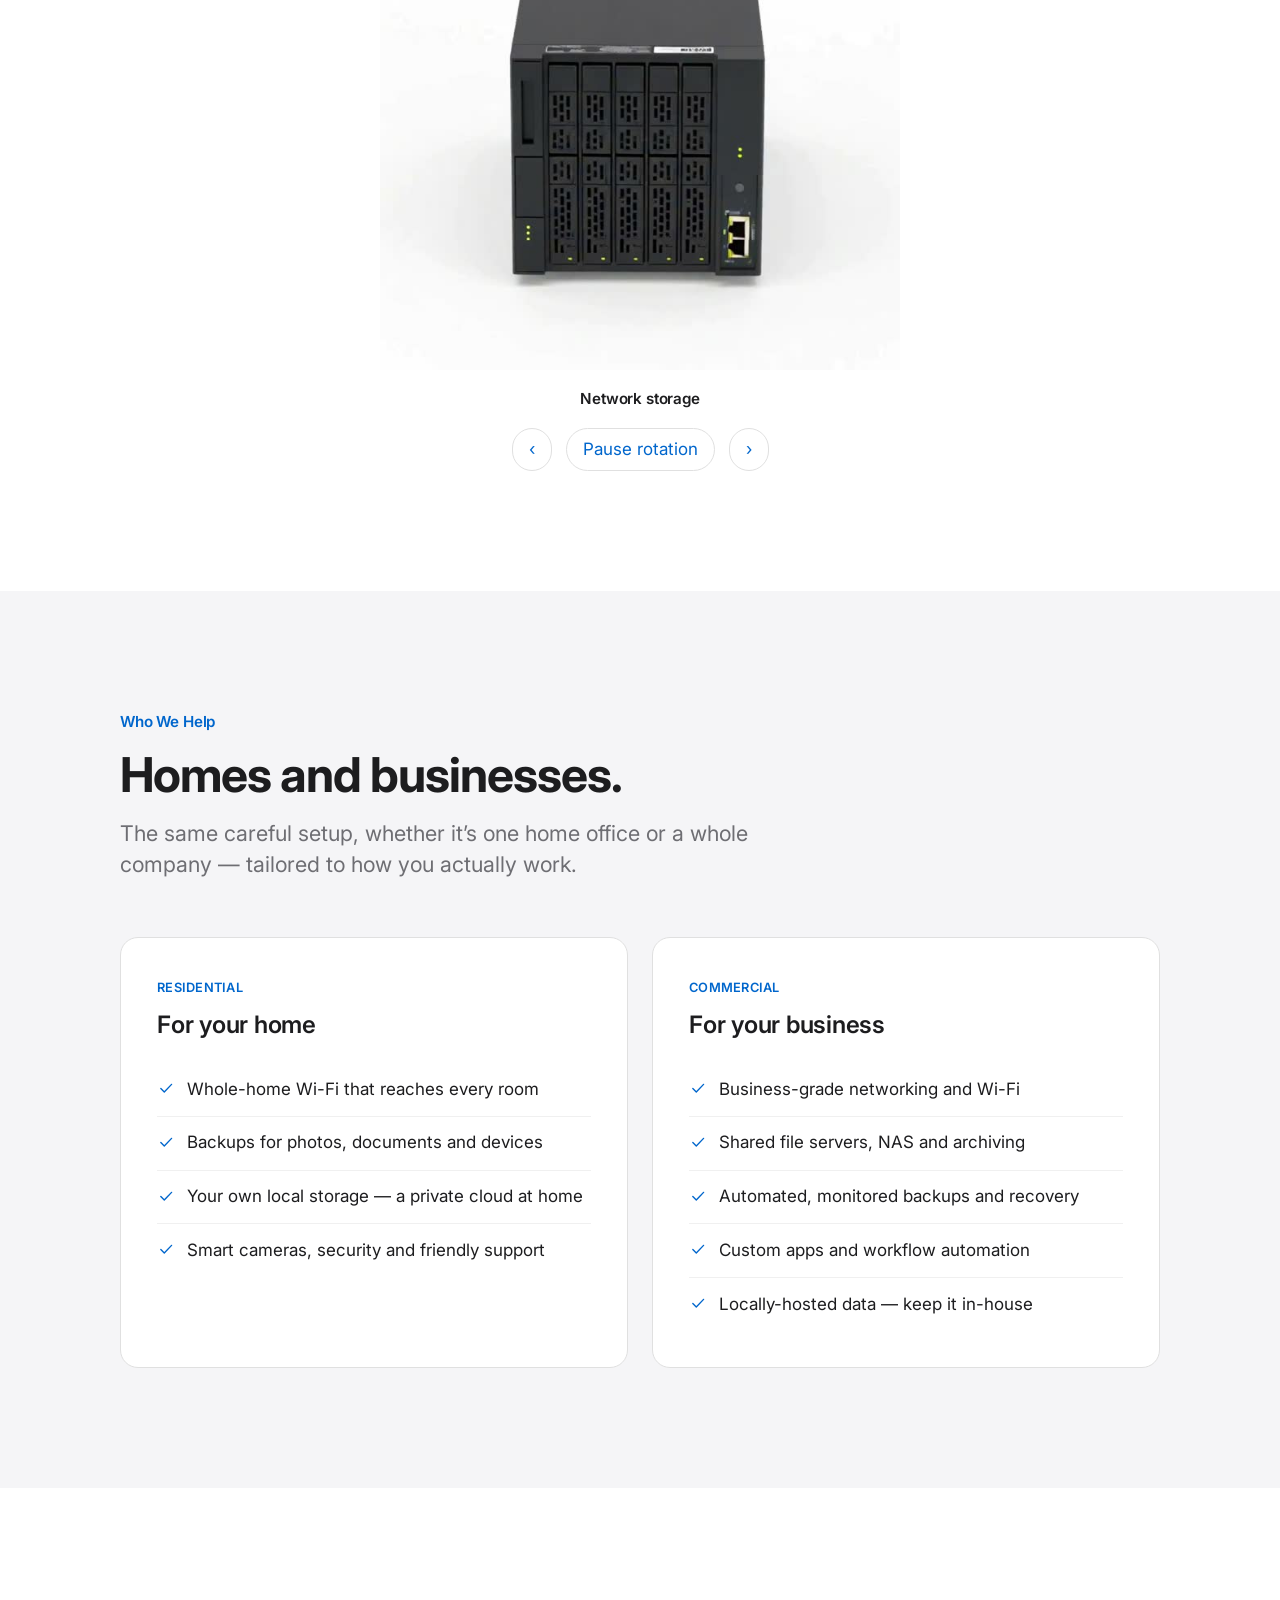
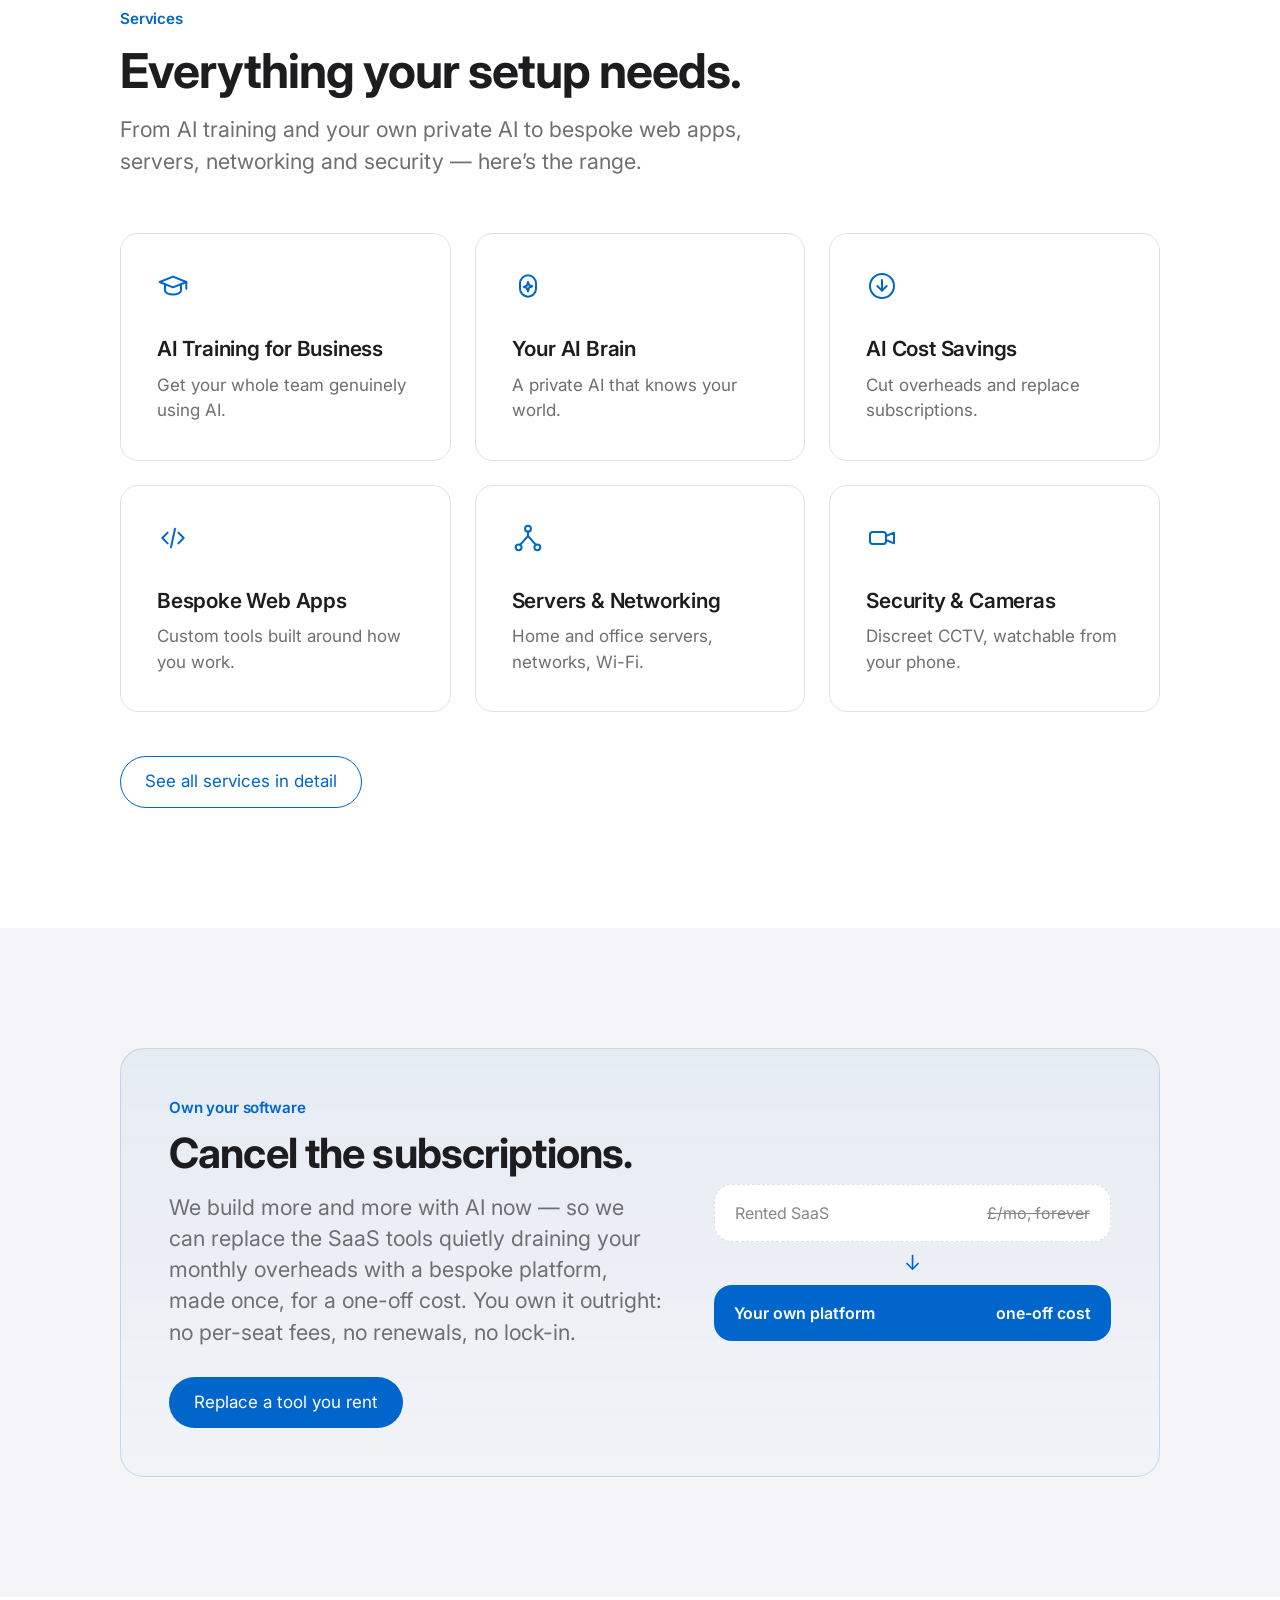
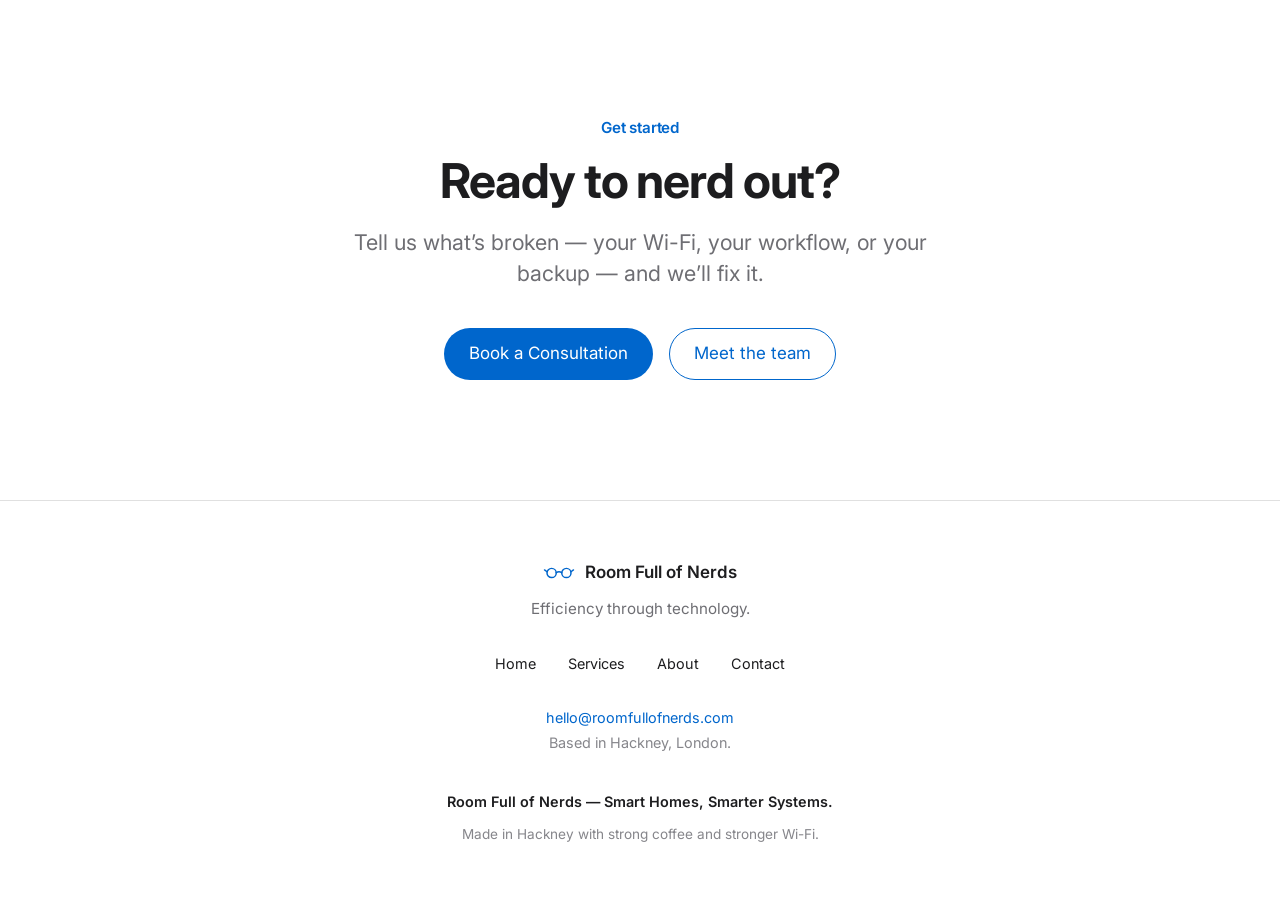
==== commit 12704958: "Reshape services around the new AI-led list (12 services); remove Workshops section Co-Authored-By: " ====
--- a/index.html
+++ b/index.html
@@ -39,7 +39,7 @@
     <div class="container hero-inner">
       <p class="eyebrow" data-reveal>Smart home &amp; business tech · Hackney</p>
       <h1 data-reveal>AI for everyday. Systems for life.</h1>
-      <p class="lead" data-reveal>Networking, data, backups, archiving and locally-hosted systems — plus custom apps and AI — for homes and businesses across Hackney. Smart, simple, and without the jargon.</p>
+      <p class="lead" data-reveal>AI training and tools, bespoke web apps, servers and networking, cameras and your own private cloud — for homes and businesses across Hackney. Smart, simple, and without the jargon.</p>
       <div class="button-group" data-reveal>
         <a href="contact.html" class="btn btn-primary">Book a Consultation</a>
         <a href="services.html" class="link-cta">See our services &rsaquo;</a>
@@ -113,53 +113,38 @@
       <div class="section-head" data-reveal>
         <p class="eyebrow">Services</p>
         <h2>Everything your setup needs.</h2>
-        <p class="lead" style="margin-top: 1.1rem">From a single backup drive to a networked office, a render workstation or a custom app — here’s the range.</p>
+        <p class="lead" style="margin-top: 1.1rem">From AI training and your own private AI to bespoke web apps, servers, networking and security — here’s the range.</p>
       </div>
       <div class="services-grid" data-reveal-group>
         <article class="service-card">
-          <span class="icon" aria-hidden="true"><svg viewBox="0 0 24 24" fill="none" stroke="currentColor" stroke-width="1.5" stroke-linecap="round" stroke-linejoin="round"><path d="M4 9.5a12 12 0 0116 0"/><path d="M7 13a7.5 7.5 0 0110 0"/><path d="M9.7 16.3a3.5 3.5 0 014.6 0"/><circle cx="12" cy="19.4" r="0.9" fill="currentColor" stroke="none"/></svg></span>
-          <h3>Networking &amp; Wi-Fi</h3>
-          <p>Fast, stable connections for home and office.</p>
-        </article>
-        <article class="service-card">
-          <span class="icon" aria-hidden="true"><svg viewBox="0 0 24 24" fill="none" stroke="currentColor" stroke-width="1.5" stroke-linecap="round" stroke-linejoin="round"><ellipse cx="12" cy="6" rx="7" ry="3"/><path d="M5 6v6c0 1.66 3.13 3 7 3s7-1.34 7-3V6"/><path d="M5 12v6c0 1.66 3.13 3 7 3s7-1.34 7-3v-6"/></svg></span>
-          <h3>Data &amp; Storage</h3>
-          <p>Hard drives and NAS, sized to your needs.</p>
-        </article>
-        <article class="service-card">
-          <span class="icon" aria-hidden="true"><svg viewBox="0 0 24 24" fill="none" stroke="currentColor" stroke-width="1.5" stroke-linecap="round" stroke-linejoin="round"><path d="M21 12a9 9 0 11-2.64-6.36"/><path d="M21 3v4.5h-4.5"/></svg></span>
-          <h3>Backups &amp; Recovery</h3>
-          <p>Automated, monitored, and actually tested.</p>
-        </article>
-        <article class="service-card">
-          <span class="icon" aria-hidden="true"><svg viewBox="0 0 24 24" fill="none" stroke="currentColor" stroke-width="1.5" stroke-linecap="round" stroke-linejoin="round"><rect x="3" y="4" width="18" height="7" rx="1.5"/><rect x="3" y="13" width="18" height="7" rx="1.5"/><line x1="7" y1="7.5" x2="7.01" y2="7.5"/><line x1="7" y1="16.5" x2="7.01" y2="16.5"/></svg></span>
-          <h3>Locally-Hosted Data</h3>
-          <p>Your own private cloud, in-house.</p>
-        </article>
-        <article class="service-card">
-          <span class="icon" aria-hidden="true"><svg viewBox="0 0 24 24" fill="none" stroke="currentColor" stroke-width="1.5" stroke-linecap="round" stroke-linejoin="round"><path d="M3 7l2-3h14l2 3"/><rect x="3" y="7" width="18" height="13" rx="1.5"/><path d="M9.5 11.5h5"/></svg></span>
-          <h3>LTO &amp; Archiving</h3>
-          <p>Keep years of files safe, long-term.</p>
-        </article>
-        <article class="service-card">
-          <span class="icon" aria-hidden="true"><svg viewBox="0 0 24 24" fill="none" stroke="currentColor" stroke-width="1.5" stroke-linecap="round" stroke-linejoin="round"><rect x="6" y="6" width="12" height="12" rx="1.5"/><path d="M9.5 3v3M14.5 3v3M9.5 18v3M14.5 18v3M3 9.5h3M3 14.5h3M18 9.5h3M18 14.5h3"/></svg></span>
-          <h3>Workstations &amp; GPU Builds</h3>
-          <p>Fast custom PCs for any heavy workload.</p>
-        </article>
-        <article class="service-card">
-          <span class="icon" aria-hidden="true"><svg viewBox="0 0 24 24" fill="none" stroke="currentColor" stroke-width="1.5" stroke-linecap="round" stroke-linejoin="round"><path d="M12 3l7 2.8v5.1c0 4.4-3 8.1-7 10.1-4-2-7-5.7-7-10.1V5.8z"/><path d="M9 12l2 2 4-4"/></svg></span>
+          <span class="icon" aria-hidden="true"><svg viewBox="0 0 24 24" fill="none" stroke="currentColor" stroke-width="1.5" stroke-linecap="round" stroke-linejoin="round"><path d="M2 9l10-4 10 4-10 4z"/><path d="M6 11v4.5c0 1.5 2.7 2.8 6 2.8s6-1.3 6-2.8V11"/><path d="M22 9v5"/></svg></span>
+          <h3>AI Training for Business</h3>
+          <p>Get your whole team genuinely using AI.</p>
+        </article>
+        <article class="service-card">
+          <span class="icon" aria-hidden="true"><svg viewBox="0 0 24 24" fill="none" stroke="currentColor" stroke-width="1.5" stroke-linecap="round" stroke-linejoin="round"><rect x="6" y="4" width="12" height="16" rx="6"/><path d="M12 9l.9 2.3 2.3.9-2.3.9L12 16l-.9-2.4-2.3-.9 2.3-.9z"/></svg></span>
+          <h3>Your AI Brain</h3>
+          <p>A private AI that knows your world.</p>
+        </article>
+        <article class="service-card">
+          <span class="icon" aria-hidden="true"><svg viewBox="0 0 24 24" fill="none" stroke="currentColor" stroke-width="1.5" stroke-linecap="round" stroke-linejoin="round"><circle cx="12" cy="12" r="9"/><path d="M12 7.5v8"/><path d="M8.5 12l3.5 3.5 3.5-3.5"/></svg></span>
+          <h3>AI Cost Savings</h3>
+          <p>Cut overheads and replace subscriptions.</p>
+        </article>
+        <article class="service-card">
+          <span class="icon" aria-hidden="true"><svg viewBox="0 0 24 24" fill="none" stroke="currentColor" stroke-width="1.5" stroke-linecap="round" stroke-linejoin="round"><path d="M8 8l-4 4 4 4"/><path d="M16 8l4 4-4 4"/><path d="M13.5 5l-3 14"/></svg></span>
+          <h3>Bespoke Web Apps</h3>
+          <p>Custom tools built around how you work.</p>
+        </article>
+        <article class="service-card">
+          <span class="icon" aria-hidden="true"><svg viewBox="0 0 24 24" fill="none" stroke="currentColor" stroke-width="1.5" stroke-linecap="round" stroke-linejoin="round"><circle cx="12" cy="5" r="2.2"/><circle cx="5" cy="19" r="2.2"/><circle cx="19" cy="19" r="2.2"/><path d="M12 7.2v3.3M12 10.5L6.2 17M12 10.5L17.8 17"/></svg></span>
+          <h3>Servers &amp; Networking</h3>
+          <p>Home and office servers, networks, Wi-Fi.</p>
+        </article>
+        <article class="service-card">
+          <span class="icon" aria-hidden="true"><svg viewBox="0 0 24 24" fill="none" stroke="currentColor" stroke-width="1.5" stroke-linecap="round" stroke-linejoin="round"><rect x="3" y="7.5" width="12" height="9" rx="2"/><path d="M15 10.5l6-2.5v8l-6-2.5z"/></svg></span>
           <h3>Security &amp; Cameras</h3>
-          <p>Discreet installs that just work.</p>
-        </article>
-        <article class="service-card">
-          <span class="icon" aria-hidden="true"><svg viewBox="0 0 24 24" fill="none" stroke="currentColor" stroke-width="1.5" stroke-linecap="round" stroke-linejoin="round"><path d="M8 8l-4 4 4 4"/><path d="M16 8l4 4-4 4"/><path d="M13.5 5l-3 14"/></svg></span>
-          <h3>Custom Apps &amp; Automation</h3>
-          <p>Tools built around how you work.</p>
-        </article>
-        <article class="service-card">
-          <span class="icon" aria-hidden="true"><svg viewBox="0 0 24 24" fill="none" stroke="currentColor" stroke-width="1.5" stroke-linecap="round" stroke-linejoin="round"><path d="M12 3l1.9 5.1L19 10l-5.1 1.9L12 17l-1.9-5.1L5 10l5.1-1.9z"/><path d="M18.5 15.5l.8 2.2 2.2.8-2.2.8-.8 2.2-.8-2.2-2.2-.8 2.2-.8z"/></svg></span>
-          <h3>AI Systems &amp; Strategy</h3>
-          <p>Practical AI in your workflow — not hype.</p>
+          <p>Discreet CCTV, watchable from your phone.</p>
         </article>
       </div>
       <div style="margin-top: 2.75rem" data-reveal>
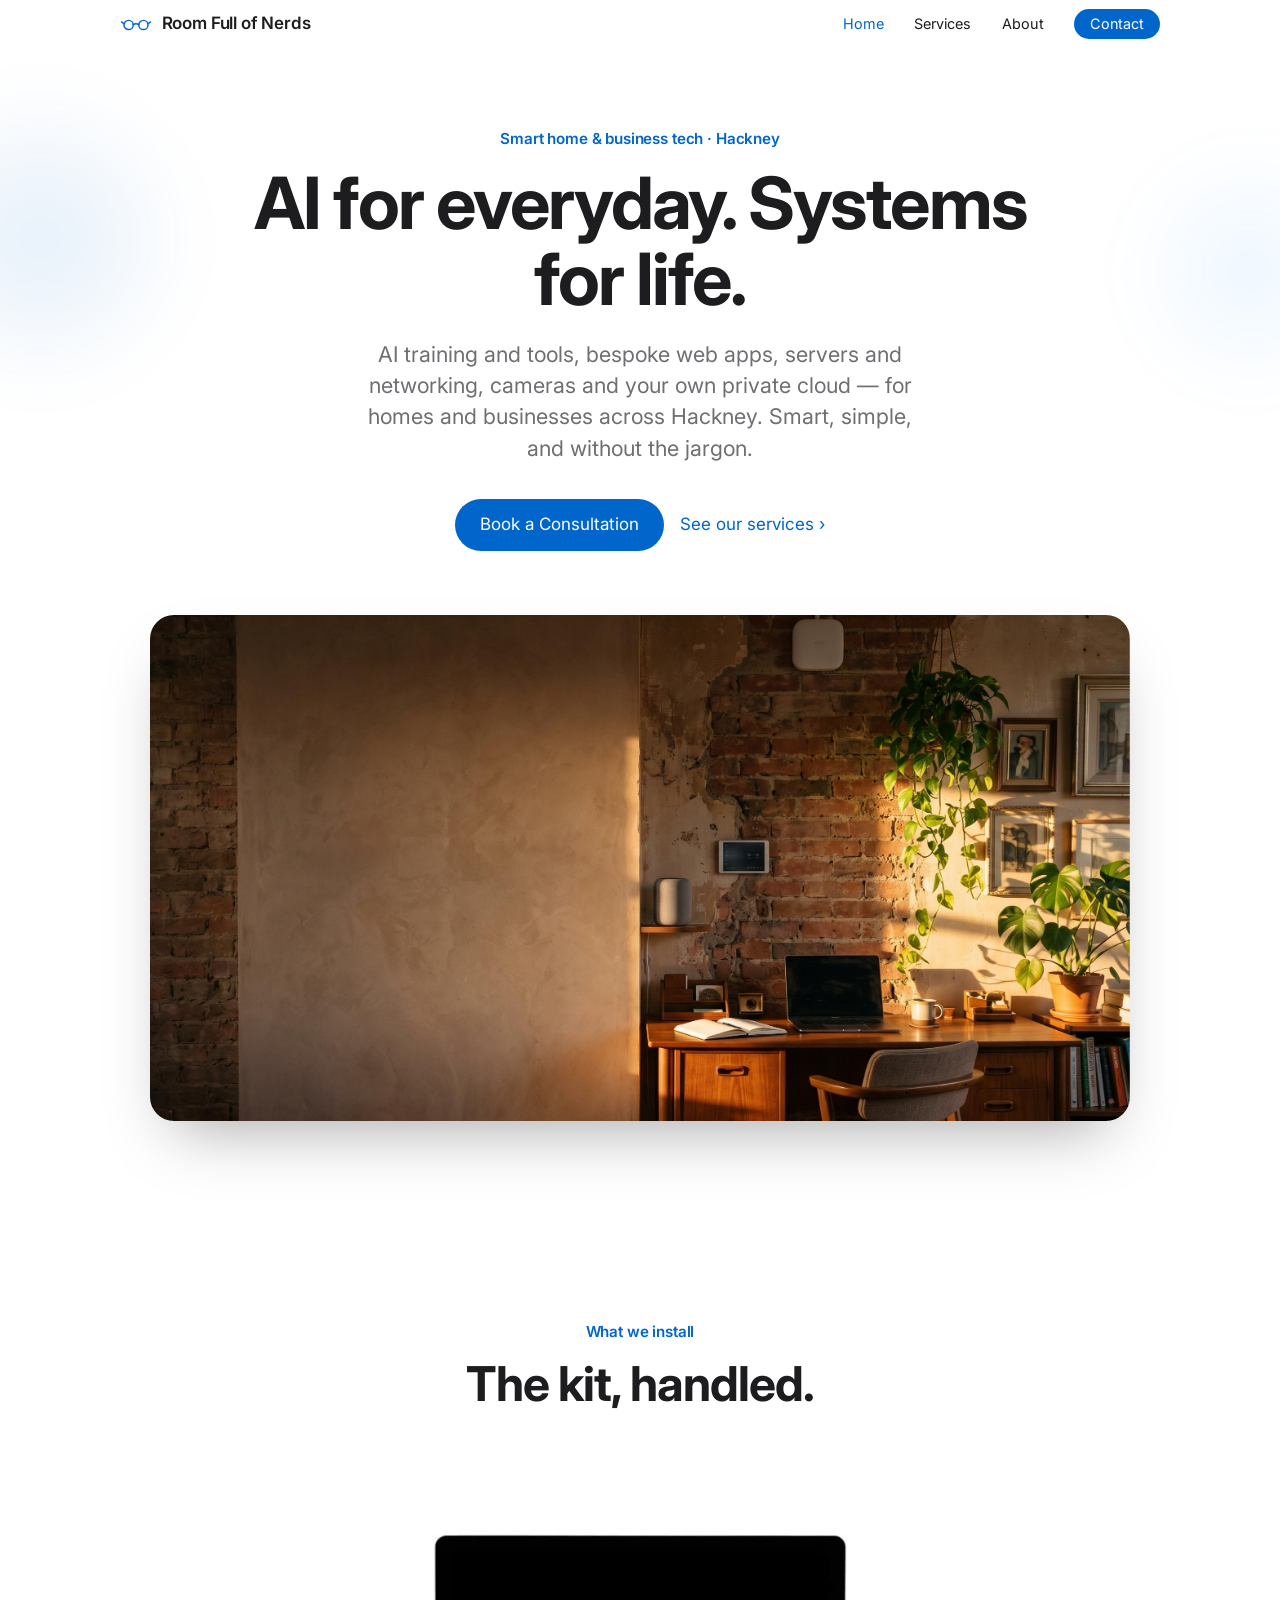
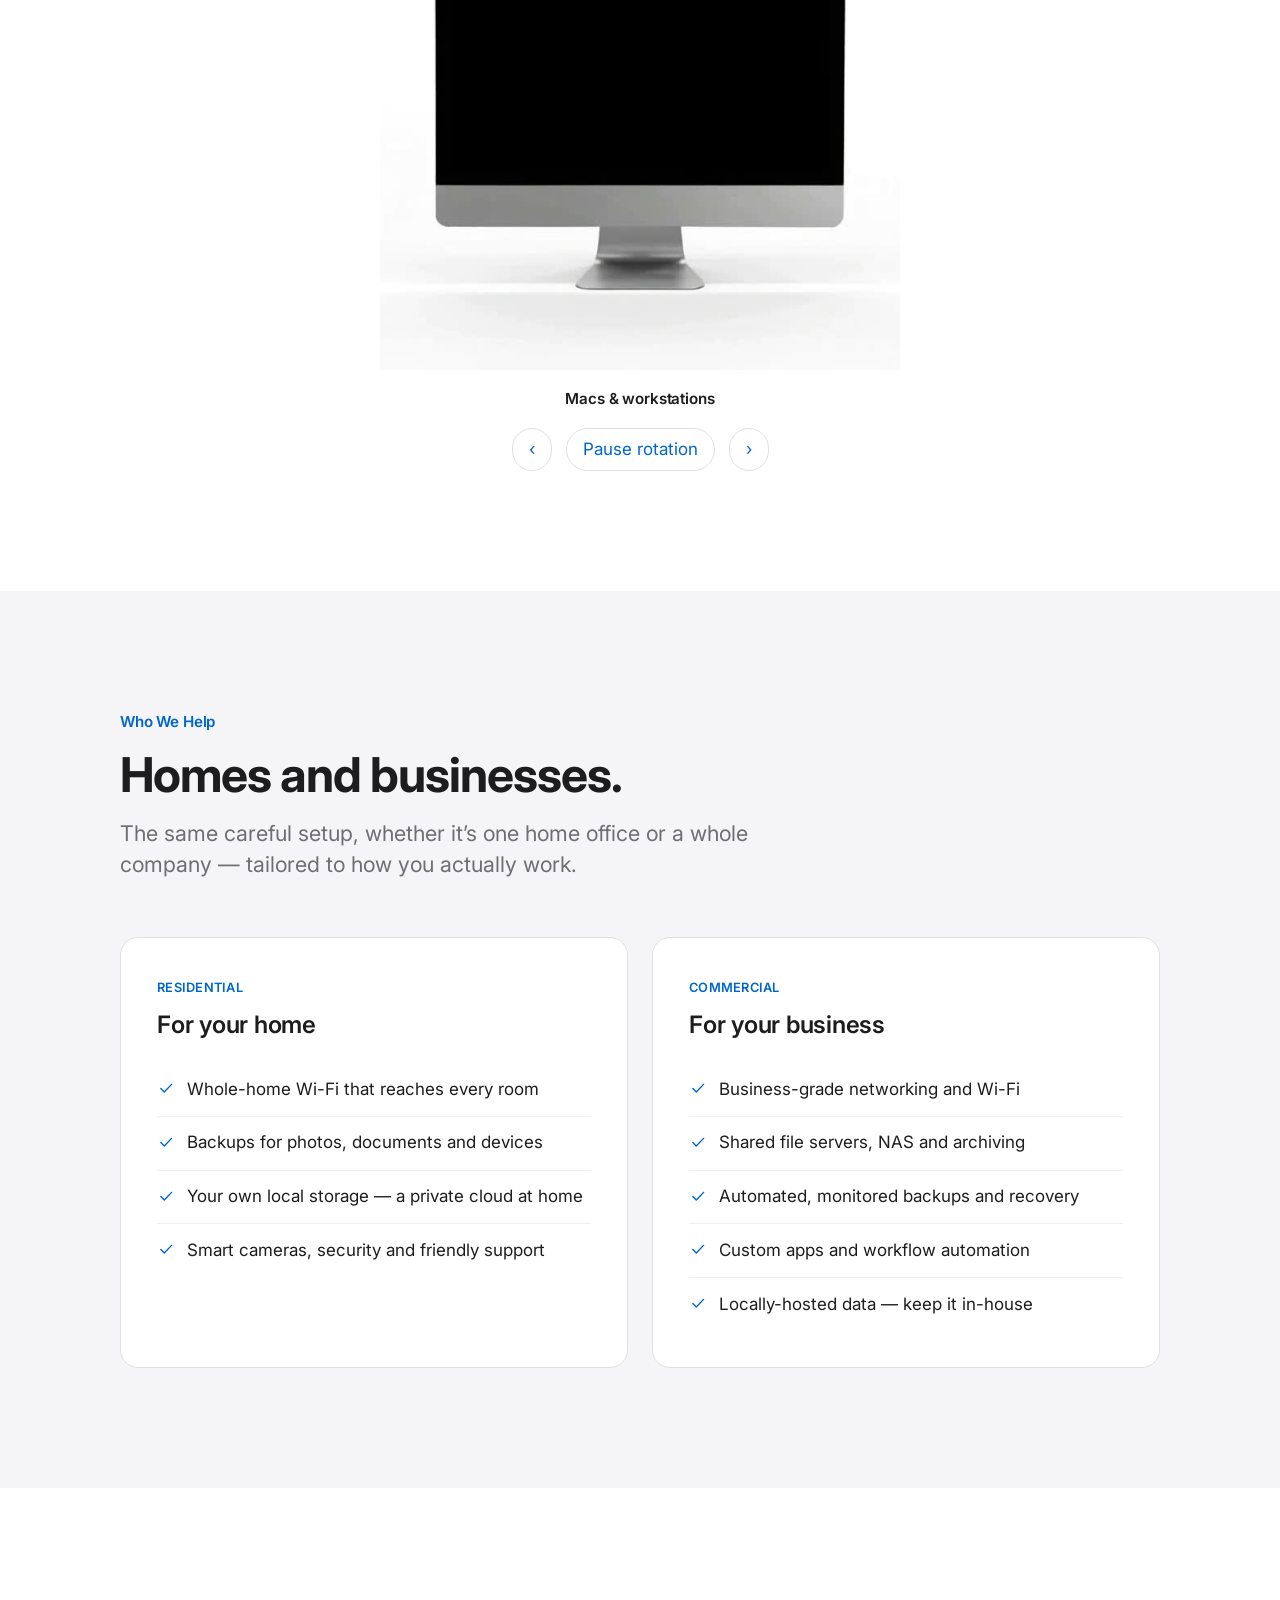
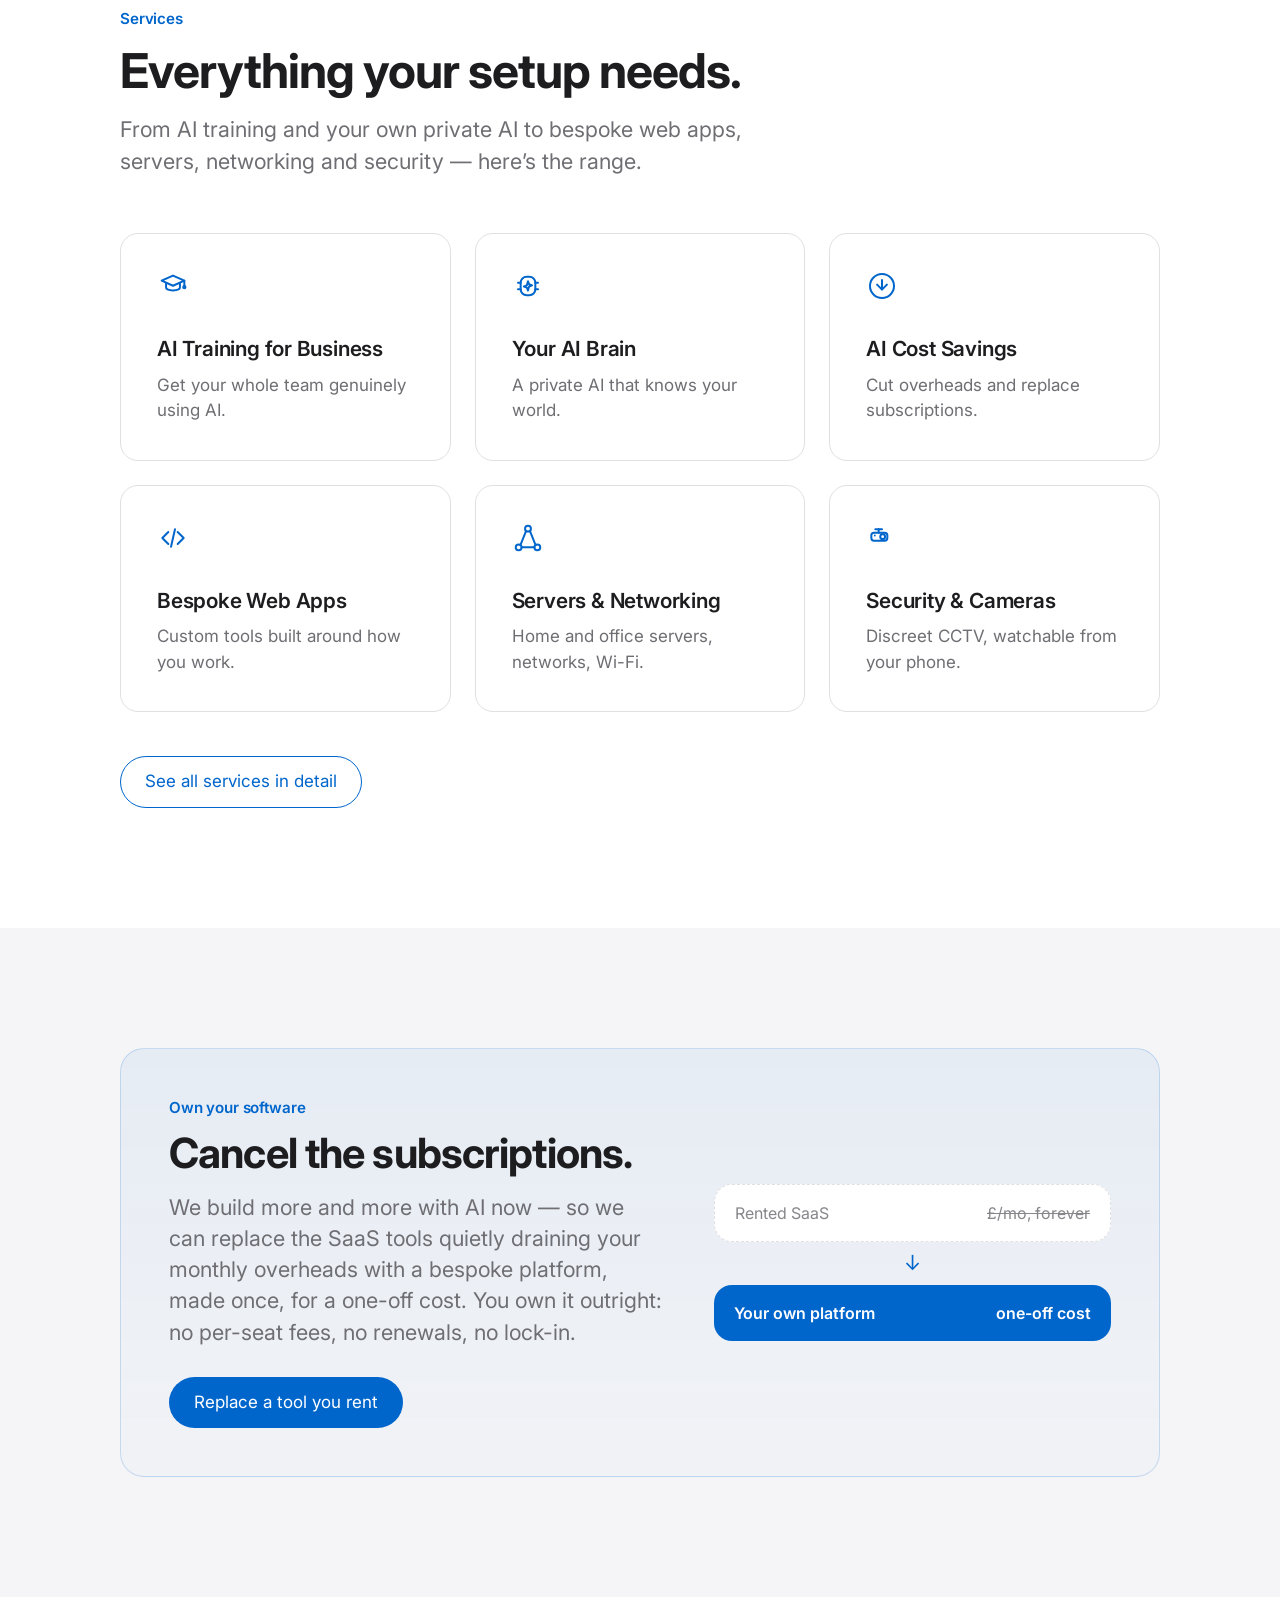
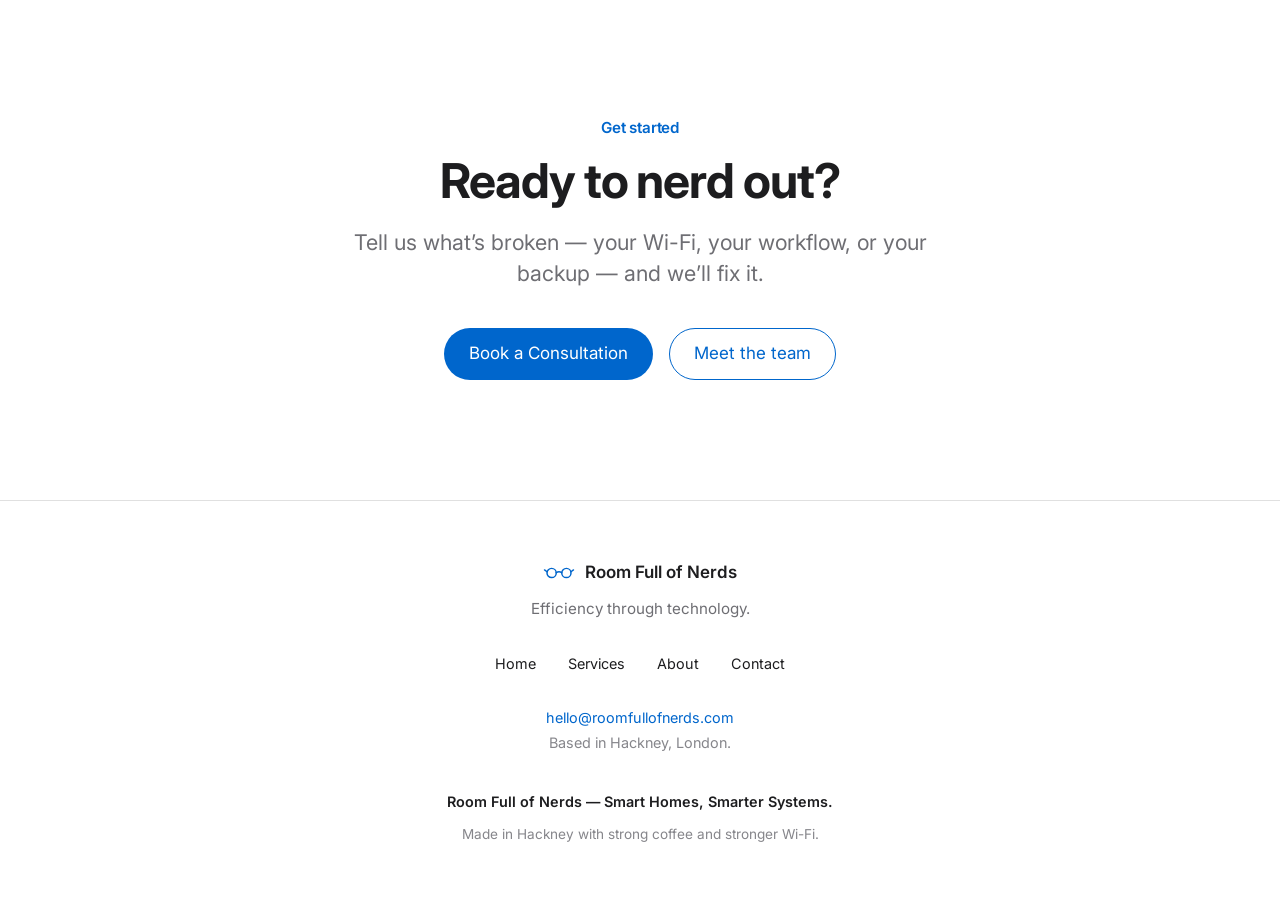
==== commit 3dd7a744: "Refine 12 service icons + subtle scroll-in/hover motion (Opus subagent); harden carousel scroll chec" ====
--- a/index.html
+++ b/index.html
@@ -117,32 +117,32 @@
       </div>
       <div class="services-grid" data-reveal-group>
         <article class="service-card">
-          <span class="icon" aria-hidden="true"><svg viewBox="0 0 24 24" fill="none" stroke="currentColor" stroke-width="1.5" stroke-linecap="round" stroke-linejoin="round"><path d="M2 9l10-4 10 4-10 4z"/><path d="M6 11v4.5c0 1.5 2.7 2.8 6 2.8s6-1.3 6-2.8V11"/><path d="M22 9v5"/></svg></span>
+          <span class="icon" aria-hidden="true"><svg viewBox="0 0 24 24" fill="none" stroke="currentColor" stroke-width="1.5" stroke-linecap="round" stroke-linejoin="round"><path d="M12 4.2 3.5 8l8.5 3.8L20.5 8z"/><path d="M6.8 9.7v3.5c0 1.2 2.3 2.1 5.2 2.1s5.2-.9 5.2-2.1V9.7"/><g class="svc-tassel"><path d="M20.5 8v4.4"/><circle cx="20.5" cy="12.9" r="0.85"/></g></svg></span>
           <h3>AI Training for Business</h3>
           <p>Get your whole team genuinely using AI.</p>
         </article>
         <article class="service-card">
-          <span class="icon" aria-hidden="true"><svg viewBox="0 0 24 24" fill="none" stroke="currentColor" stroke-width="1.5" stroke-linecap="round" stroke-linejoin="round"><rect x="6" y="4" width="12" height="16" rx="6"/><path d="M12 9l.9 2.3 2.3.9-2.3.9L12 16l-.9-2.4-2.3-.9 2.3-.9z"/></svg></span>
+          <span class="icon" aria-hidden="true"><svg viewBox="0 0 24 24" fill="none" stroke="currentColor" stroke-width="1.5" stroke-linecap="round" stroke-linejoin="round"><rect x="6.5" y="5" width="11" height="14" rx="4.5"/><path d="M6.5 9.5h-2M6.5 14.5h-2M17.5 9.5h2M17.5 14.5h2"/><path class="svc-spark" d="M12 8.5l.85 2.2 2.2.85-2.2.85L12 15.4l-.85-2.2-2.2-.85 2.2-.85z"/></svg></span>
           <h3>Your AI Brain</h3>
           <p>A private AI that knows your world.</p>
         </article>
         <article class="service-card">
-          <span class="icon" aria-hidden="true"><svg viewBox="0 0 24 24" fill="none" stroke="currentColor" stroke-width="1.5" stroke-linecap="round" stroke-linejoin="round"><circle cx="12" cy="12" r="9"/><path d="M12 7.5v8"/><path d="M8.5 12l3.5 3.5 3.5-3.5"/></svg></span>
+          <span class="icon" aria-hidden="true"><svg viewBox="0 0 24 24" fill="none" stroke="currentColor" stroke-width="1.5" stroke-linecap="round" stroke-linejoin="round"><circle cx="12" cy="12" r="9"/><g class="svc-arrow"><path d="M12 7.5v7"/><path d="M8.3 11 12 14.7 15.7 11"/></g></svg></span>
           <h3>AI Cost Savings</h3>
           <p>Cut overheads and replace subscriptions.</p>
         </article>
         <article class="service-card">
-          <span class="icon" aria-hidden="true"><svg viewBox="0 0 24 24" fill="none" stroke="currentColor" stroke-width="1.5" stroke-linecap="round" stroke-linejoin="round"><path d="M8 8l-4 4 4 4"/><path d="M16 8l4 4-4 4"/><path d="M13.5 5l-3 14"/></svg></span>
+          <span class="icon" aria-hidden="true"><svg viewBox="0 0 24 24" fill="none" stroke="currentColor" stroke-width="1.5" stroke-linecap="round" stroke-linejoin="round"><path class="svc-bkt svc-bkt-l" d="M8.5 7.5 4 12l4.5 4.5"/><path class="svc-bkt svc-bkt-r" d="M15.5 7.5 20 12l-4.5 4.5"/><path class="svc-slash" d="M13.5 5.5 10.5 18.5"/></svg></span>
           <h3>Bespoke Web Apps</h3>
           <p>Custom tools built around how you work.</p>
         </article>
         <article class="service-card">
-          <span class="icon" aria-hidden="true"><svg viewBox="0 0 24 24" fill="none" stroke="currentColor" stroke-width="1.5" stroke-linecap="round" stroke-linejoin="round"><circle cx="12" cy="5" r="2.2"/><circle cx="5" cy="19" r="2.2"/><circle cx="19" cy="19" r="2.2"/><path d="M12 7.2v3.3M12 10.5L6.2 17M12 10.5L17.8 17"/></svg></span>
+          <span class="icon" aria-hidden="true"><svg viewBox="0 0 24 24" fill="none" stroke="currentColor" stroke-width="1.5" stroke-linecap="round" stroke-linejoin="round"><path d="M10.6 6.7 6.3 17.3M13.4 6.7 17.7 17.3M7.2 19h9.6"/><circle class="svc-node" cx="12" cy="5" r="2.2"/><circle class="svc-node svc-node-2" cx="5" cy="19" r="2.2"/><circle class="svc-node svc-node-3" cx="19" cy="19" r="2.2"/></svg></span>
           <h3>Servers &amp; Networking</h3>
           <p>Home and office servers, networks, Wi-Fi.</p>
         </article>
         <article class="service-card">
-          <span class="icon" aria-hidden="true"><svg viewBox="0 0 24 24" fill="none" stroke="currentColor" stroke-width="1.5" stroke-linecap="round" stroke-linejoin="round"><rect x="3" y="7.5" width="12" height="9" rx="2"/><path d="M15 10.5l6-2.5v8l-6-2.5z"/></svg></span>
+          <span class="icon" aria-hidden="true"><svg viewBox="0 0 24 24" fill="none" stroke="currentColor" stroke-width="1.5" stroke-linecap="round" stroke-linejoin="round"><path d="M7 5.5h5"/><path d="M9.5 5.5V8"/><rect x="4" y="8" width="12" height="6" rx="2"/><circle class="svc-lens" cx="12.5" cy="11" r="1.8"/><circle class="svc-rec" cx="6.6" cy="10.1" r="0.7" fill="currentColor" stroke="none"/></svg></span>
           <h3>Security &amp; Cameras</h3>
           <p>Discreet CCTV, watchable from your phone.</p>
         </article>
--- a/styles.css
+++ b/styles.css
@@ -265,6 +265,66 @@
 @media (prefers-reduced-motion: reduce) {
   .device-rotator .dr-item { transition: none !important; }
   .device-rotator * { animation: none !important; }
+}
+
+/* ===== Service-card icons — scroll-in + hover micro-motion ===== */
+@media (prefers-reduced-motion: no-preference) {
+  .services-grid.in .service-card .icon { animation: svc-pop 0.6s var(--ease) backwards; }
+  @keyframes svc-pop {
+    from { opacity: 0; transform: translateY(8px) scale(0.9); }
+    to   { opacity: 1; transform: none; }
+  }
+  .services-grid.in .service-card:nth-child(1) .icon { animation-delay: 0.10s; }
+  .services-grid.in .service-card:nth-child(2) .icon { animation-delay: 0.18s; }
+  .services-grid.in .service-card:nth-child(3) .icon { animation-delay: 0.26s; }
+  .services-grid.in .service-card:nth-child(4) .icon { animation-delay: 0.34s; }
+  .services-grid.in .service-card:nth-child(5) .icon { animation-delay: 0.42s; }
+  .services-grid.in .service-card:nth-child(6) .icon { animation-delay: 0.50s; }
+  .services-grid.in .service-card:nth-child(7) .icon { animation-delay: 0.58s; }
+  .services-grid.in .service-card:nth-child(8) .icon { animation-delay: 0.66s; }
+  .services-grid.in .service-card:nth-child(9) .icon { animation-delay: 0.74s; }
+
+  .service-card .icon svg { transition: transform 0.3s var(--ease); }
+  .service-card:hover .icon svg { transform: scale(1.06); }
+
+  .svc-spark, .svc-node, .svc-lock { transform-box: fill-box; transform-origin: center; }
+
+  .svc-tassel { transform-box: view-box; transform-origin: 20.5px 8px; }
+  .service-card:hover .svc-tassel { animation: svc-swing 1.1s var(--ease); }
+  @keyframes svc-swing { 0%,100% { transform: rotate(0); } 30% { transform: rotate(11deg); } 65% { transform: rotate(-7deg); } }
+
+  .service-card:hover .svc-spark { animation: svc-twinkle 1.1s var(--ease) infinite; }
+  @keyframes svc-twinkle { 0%,100% { transform: scale(1) rotate(0); opacity: 1; } 50% { transform: scale(0.7) rotate(25deg); opacity: 0.55; } }
+
+  .service-card:hover .svc-arrow { animation: svc-dip 1s var(--ease); }
+  @keyframes svc-dip { 0%,100% { transform: translateY(0); } 45% { transform: translateY(2px); } }
+
+  .svc-bkt-l, .svc-bkt-r { transition: transform 0.3s var(--ease); }
+  .service-card:hover .svc-bkt-l { transform: translateX(-1.2px); }
+  .service-card:hover .svc-bkt-r { transform: translateX(1.2px); }
+
+  .service-card:hover .svc-dot { animation: svc-blip 0.9s var(--ease) infinite; }
+  .service-card:hover .svc-dot-2 { animation-delay: 0.15s; }
+  .service-card:hover .svc-dot-3 { animation-delay: 0.30s; }
+  @keyframes svc-blip { 0%,100% { opacity: 1; } 50% { opacity: 0.25; } }
+
+  .svc-wrench { transform-box: view-box; transform-origin: 12px 12px; }
+  .service-card:hover .svc-wrench { animation: svc-nudge 1s var(--ease); }
+  @keyframes svc-nudge { 0%,100% { transform: rotate(0); } 35% { transform: rotate(-9deg); } 70% { transform: rotate(5deg); } }
+
+  .service-card:hover .svc-led { animation: svc-blip 1s var(--ease) infinite; }
+  .service-card:hover .svc-led-2 { animation-delay: 0.3s; }
+
+  .service-card:hover .svc-node { animation: svc-pulse 1.4s var(--ease) infinite; }
+  .service-card:hover .svc-node-2 { animation-delay: 0.2s; }
+  .service-card:hover .svc-node-3 { animation-delay: 0.4s; }
+  @keyframes svc-pulse { 0%,100% { transform: scale(1); opacity: 1; } 50% { transform: scale(1.22); opacity: 0.7; } }
+
+  .service-card:hover .svc-lock { animation: svc-lockbob 0.9s var(--ease); }
+  @keyframes svc-lockbob { 0%,100% { transform: translateY(0); } 40% { transform: translateY(-1.6px); } }
+
+  .service-card:hover .svc-lens { animation: svc-blink 1.3s var(--ease) infinite; }
+  @keyframes svc-blink { 0%,100% { opacity: 1; } 50% { opacity: 0.3; } }
 }
 
 /* ===== Dark statement tile ===== */
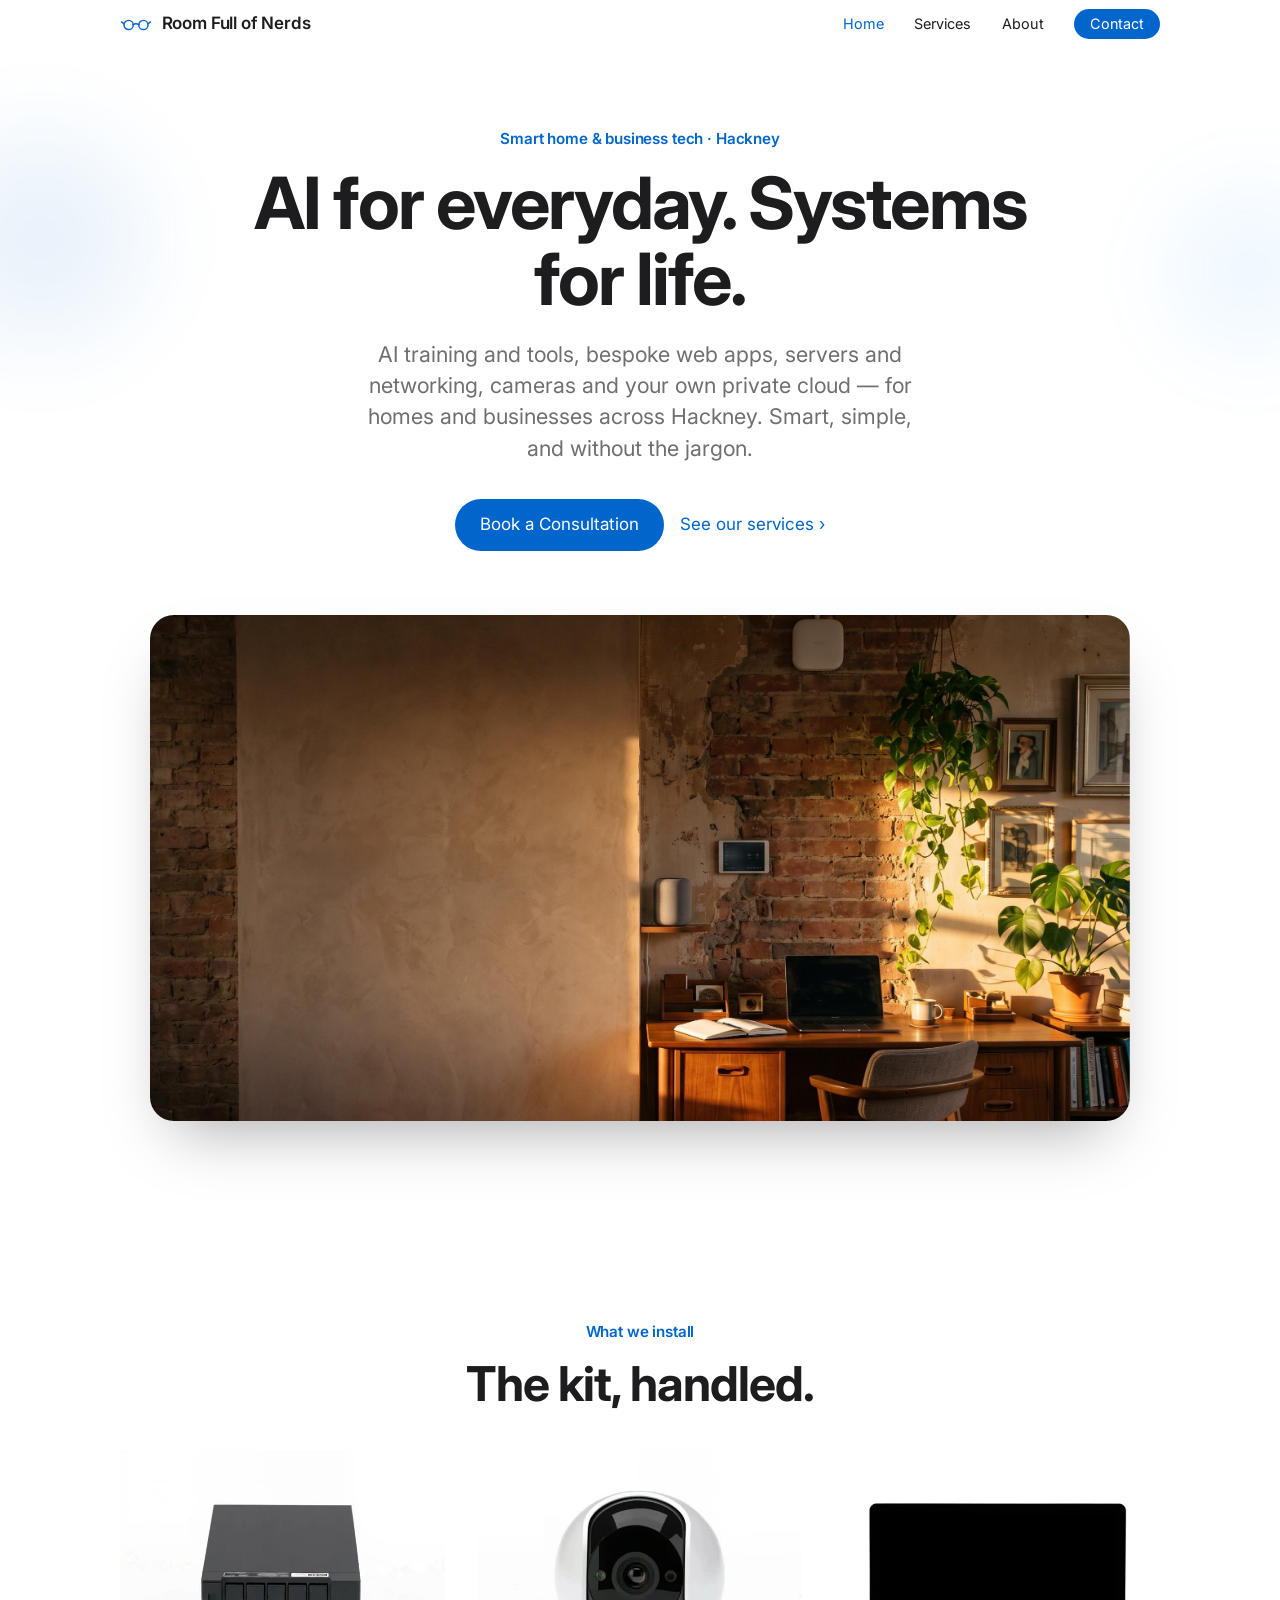
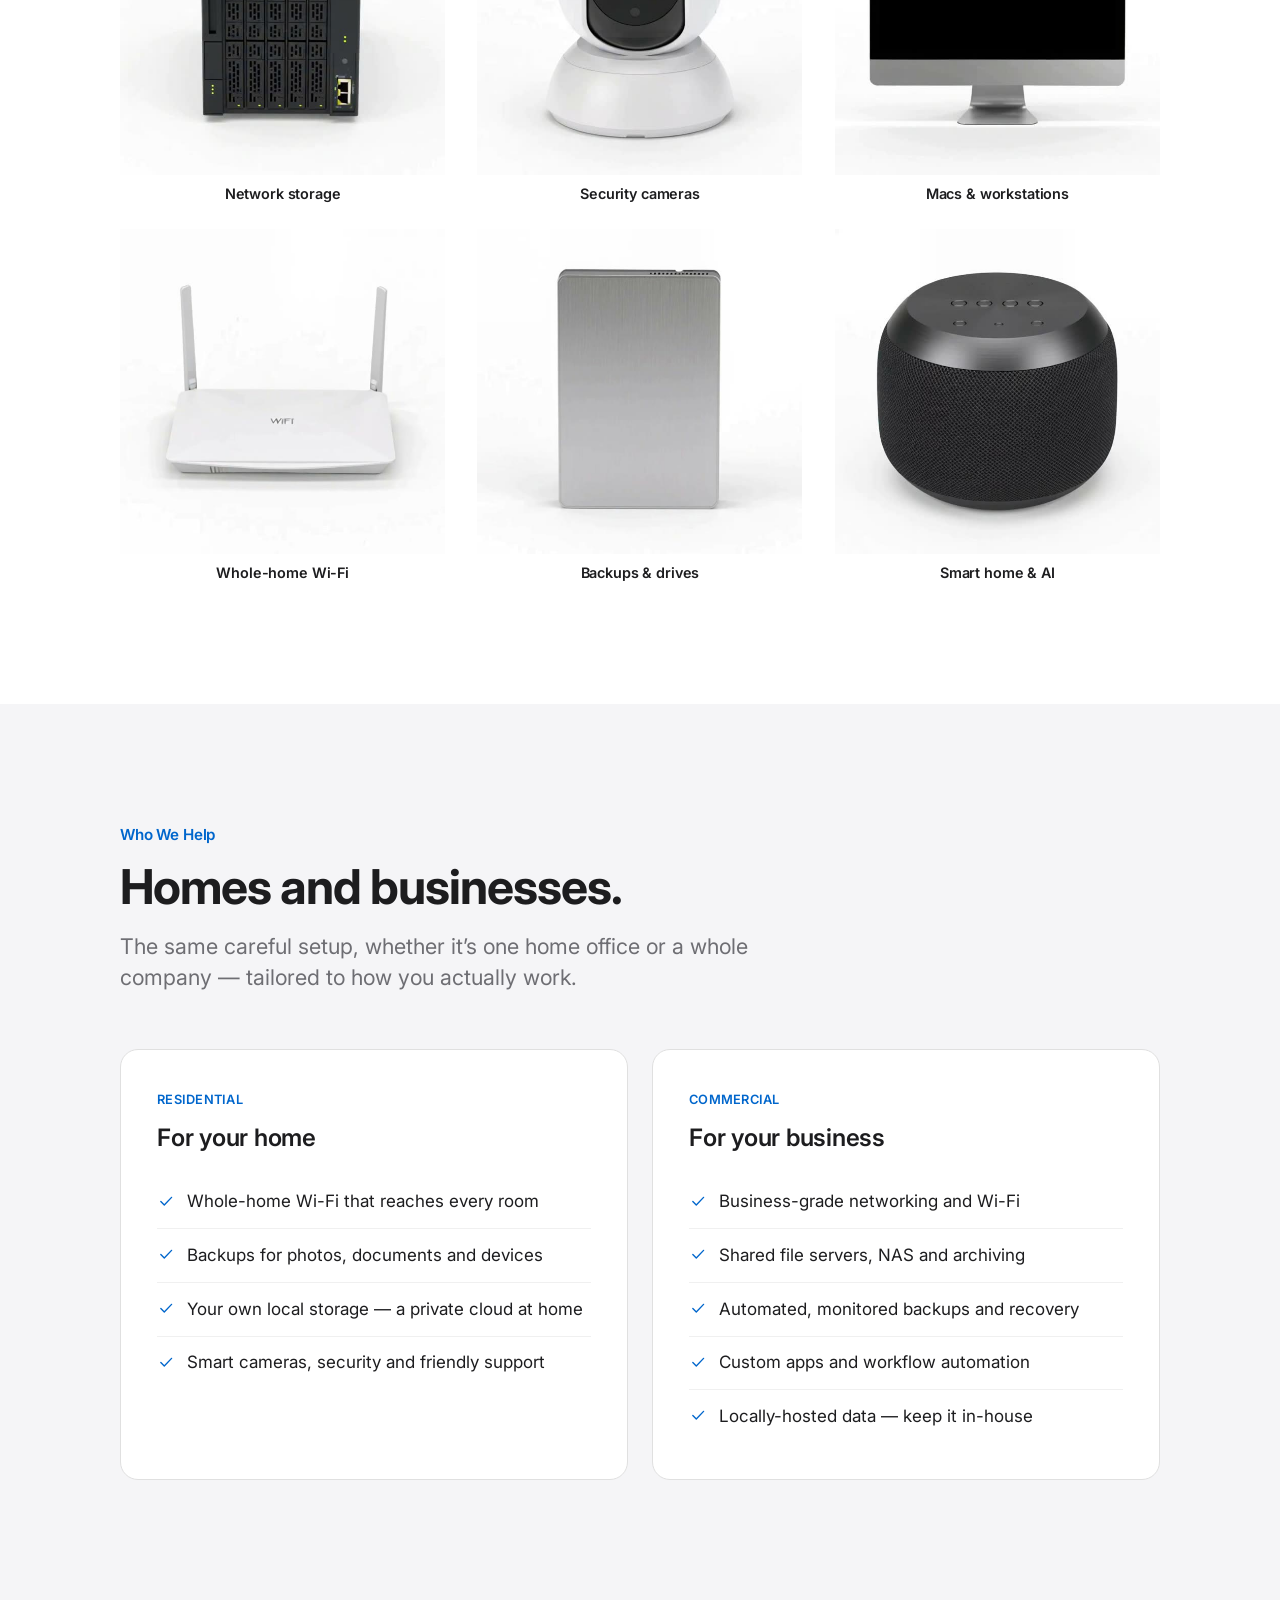
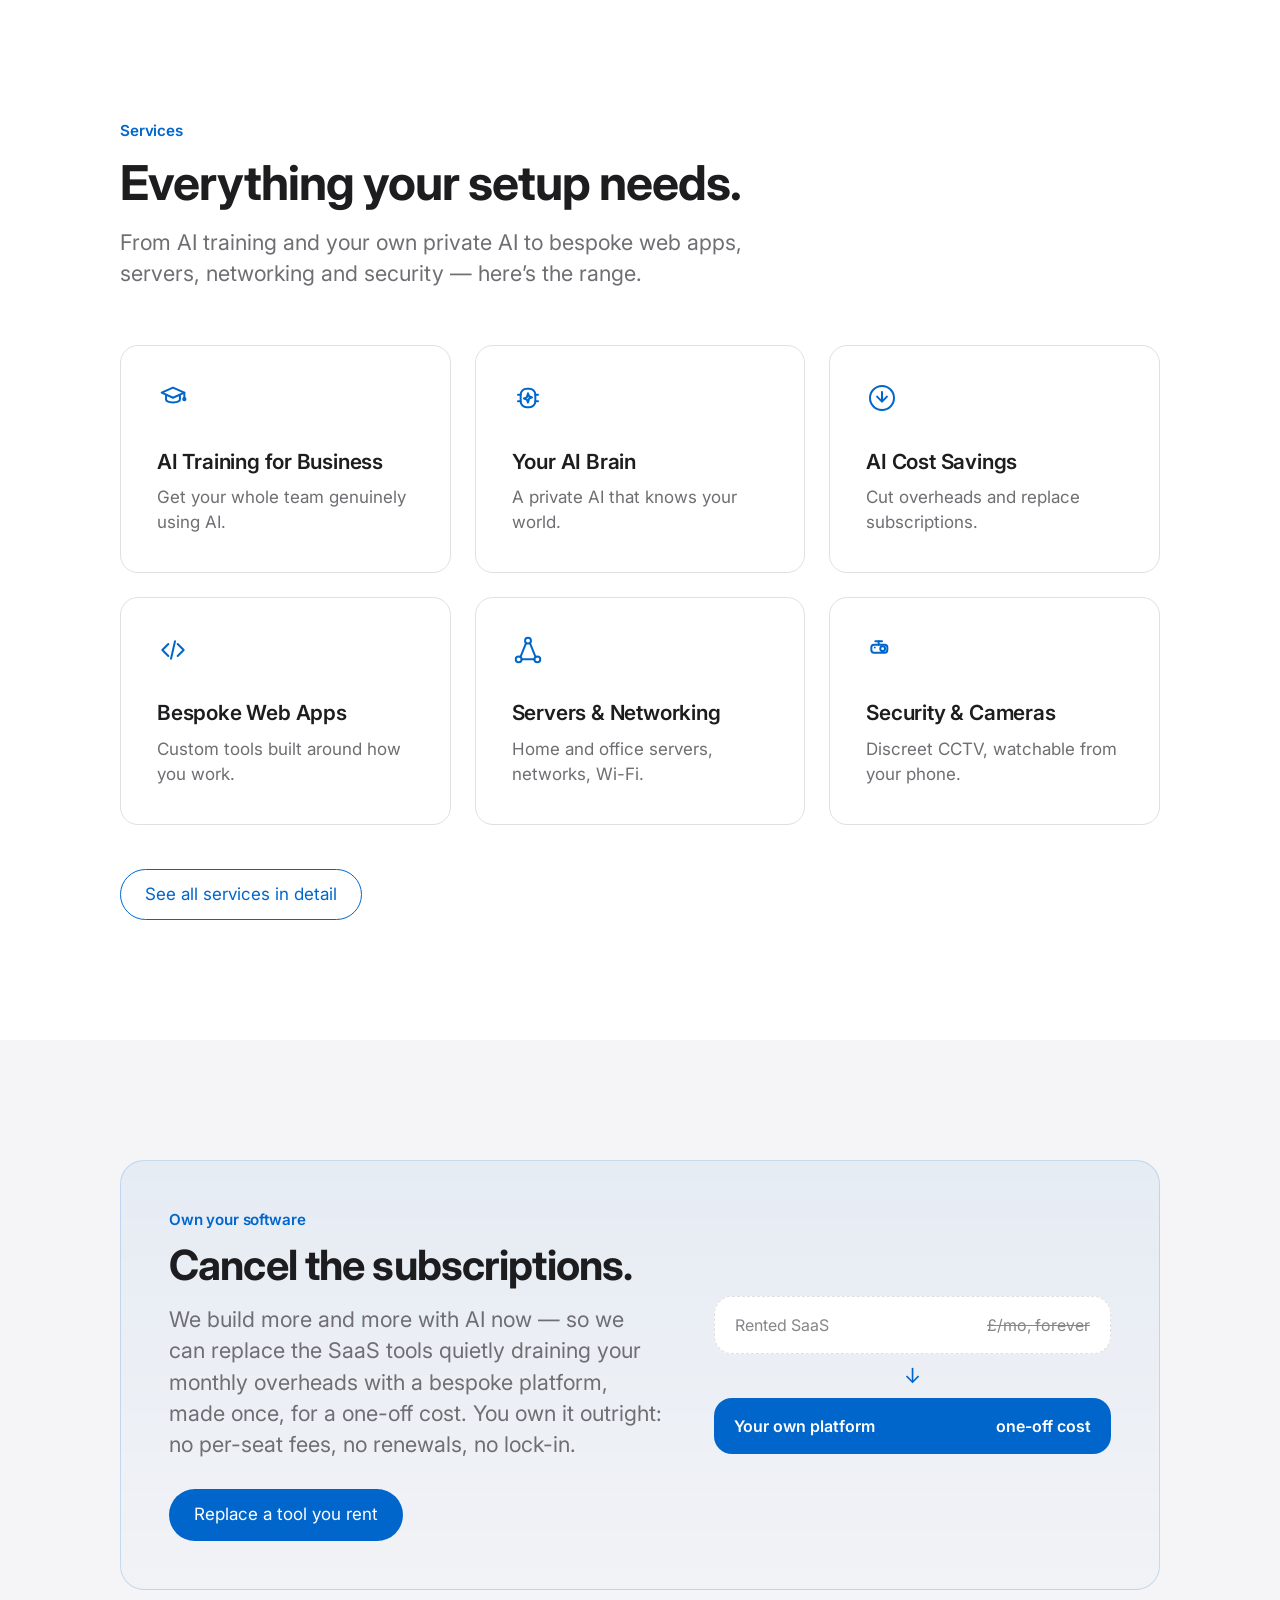
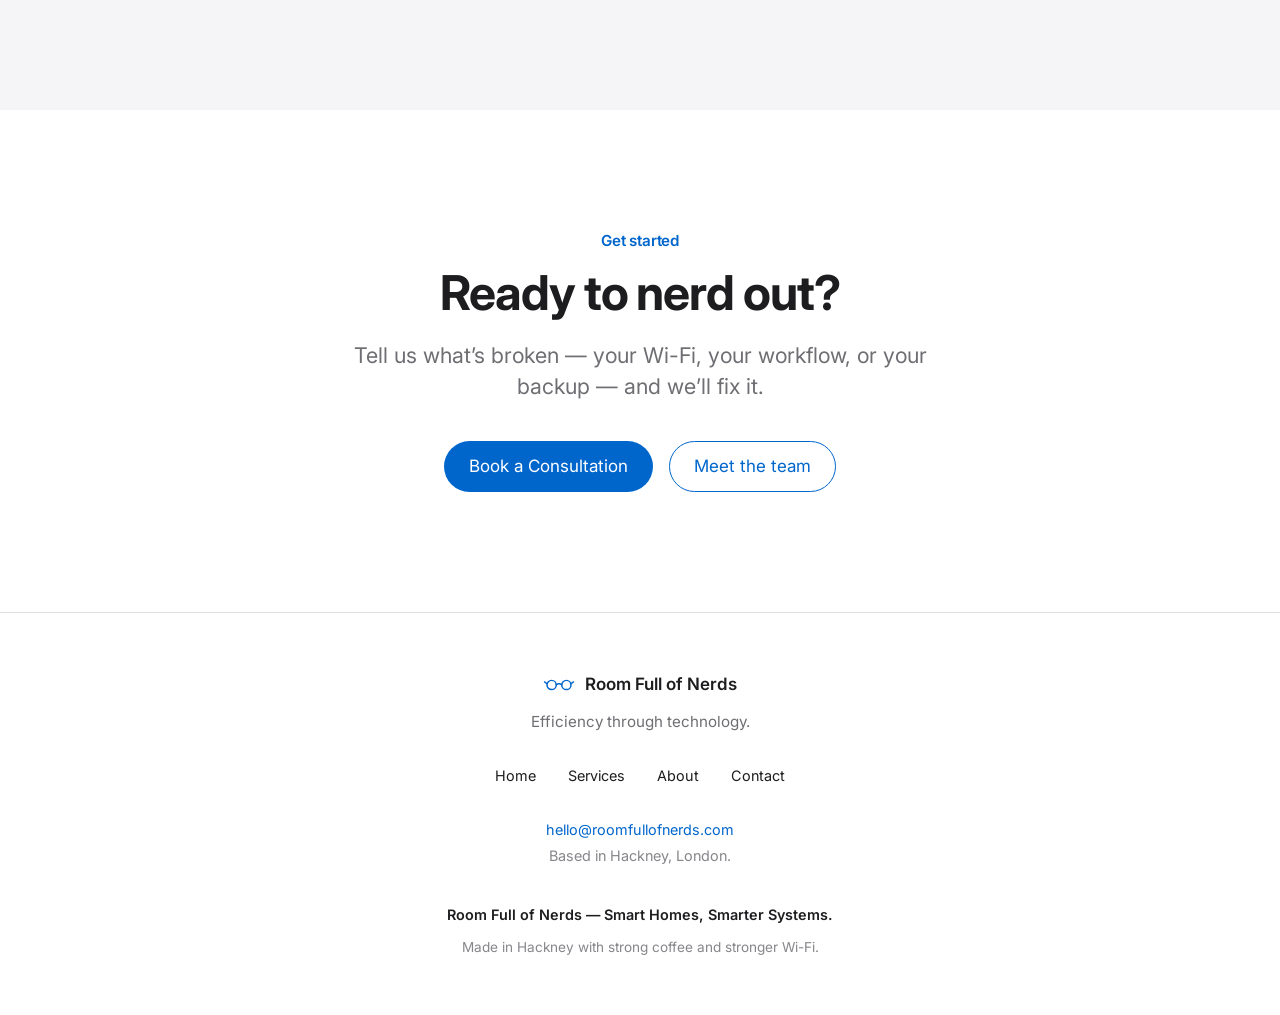
==== commit f1df4c7e: "Device showcase: show 3-up multi-item strip (all 6 turntables) instead of one at a time Co-Authored-" ====
--- a/index.html
+++ b/index.html
@@ -58,17 +58,13 @@
         <p class="eyebrow">What we install</p>
         <h2>The kit, handled.</h2>
       </div>
-      <div class="device-rotator" role="region" aria-label="360 degree views of the kit we install" data-reveal style="margin-top: 2.5rem">
-        <div class="dr-stage">
-<figure class="dr-item is-active" data-dr aria-hidden="false"><video class="dr-video" muted playsinline preload="auto" poster="media/nas.jpg" aria-label="Network storage rotating product view"><source src="media/nas.mp4" type="video/mp4"></video></figure>
-<figure class="dr-item" data-dr aria-hidden="true"><video class="dr-video" muted playsinline preload="none" poster="media/camera.jpg" aria-label="Security cameras rotating product view"><source src="media/camera.mp4" type="video/mp4"></video></figure>
-<figure class="dr-item" data-dr aria-hidden="true"><video class="dr-video" muted playsinline preload="none" poster="media/mac.jpg" aria-label="Macs &amp; workstations rotating product view"><source src="media/mac.mp4" type="video/mp4"></video></figure>
-<figure class="dr-item" data-dr aria-hidden="true"><video class="dr-video" muted playsinline preload="none" poster="media/wifi.jpg" aria-label="Whole-home Wi-Fi rotating product view"><source src="media/wifi.mp4" type="video/mp4"></video></figure>
-<figure class="dr-item" data-dr aria-hidden="true"><video class="dr-video" muted playsinline preload="none" poster="media/drive.jpg" aria-label="Backups &amp; drives rotating product view"><source src="media/drive.mp4" type="video/mp4"></video></figure>
-<figure class="dr-item" data-dr aria-hidden="true"><video class="dr-video" muted playsinline preload="none" poster="media/speaker.jpg" aria-label="Smart home &amp; AI rotating product view"><source src="media/speaker.mp4" type="video/mp4"></video></figure>
-</div>
-<p class="dr-caption" aria-live="off">Network storage</p>
-<div class="dr-controls"><button type="button" class="dr-prev" aria-label="Previous device">‹</button><button type="button" class="dr-pause">Pause rotation</button><button type="button" class="dr-next" aria-label="Next device">›</button></div>
+      <div class="device-strip" role="group" aria-label="The kit we install — NAS, cameras, Macs, Wi-Fi, backups and more" data-reveal style="margin-top: 2.5rem">
+        <figure class="ds-item"><video class="ds-video" muted loop playsinline preload="metadata" poster="media/nas.jpg" aria-label="Network storage"><source src="media/nas.mp4" type="video/mp4"></video><figcaption>Network storage</figcaption></figure>
+        <figure class="ds-item"><video class="ds-video" muted loop playsinline preload="metadata" poster="media/camera.jpg" aria-label="Security cameras"><source src="media/camera.mp4" type="video/mp4"></video><figcaption>Security cameras</figcaption></figure>
+        <figure class="ds-item"><video class="ds-video" muted loop playsinline preload="metadata" poster="media/mac.jpg" aria-label="Macs &amp; workstations"><source src="media/mac.mp4" type="video/mp4"></video><figcaption>Macs &amp; workstations</figcaption></figure>
+        <figure class="ds-item"><video class="ds-video" muted loop playsinline preload="metadata" poster="media/wifi.jpg" aria-label="Whole-home Wi-Fi"><source src="media/wifi.mp4" type="video/mp4"></video><figcaption>Whole-home Wi-Fi</figcaption></figure>
+        <figure class="ds-item"><video class="ds-video" muted loop playsinline preload="metadata" poster="media/drive.jpg" aria-label="Backups &amp; drives"><source src="media/drive.mp4" type="video/mp4"></video><figcaption>Backups &amp; drives</figcaption></figure>
+        <figure class="ds-item"><video class="ds-video" muted loop playsinline preload="metadata" poster="media/speaker.jpg" aria-label="Smart home &amp; AI"><source src="media/speaker.mp4" type="video/mp4"></video><figcaption>Smart home &amp; AI</figcaption></figure>
       </div>
     </div>
   </section>
--- a/styles.css
+++ b/styles.css
@@ -438,13 +438,9 @@
   .orb { display: none; }
 }
 
-/* Photorealistic turntables */
-.dr-stage {width:min(100%,520px);height:auto;aspect-ratio:1;perspective:none;transform-style:flat;}
-.dr-stage::before {display:none;}
-.dr-item {margin:0;gap:0;transform:none;visibility:hidden;transition:none;}
-.dr-item.is-active {visibility:visible;opacity:1;}
-.dr-video {display:block;width:100%;height:100%;object-fit:contain;background:#fff;}
-.device-rotator > .dr-caption {margin:0;min-height:1.5em;}
-.dr-controls {display:flex;align-items:center;gap:14px;}
-.dr-controls button {border:1px solid #e0e0e0;background:#fff;color:#0066cc;border-radius:999px;padding:8px 16px;font:inherit;cursor:pointer;}
-.dr-controls button:focus-visible {outline:2px solid #0066cc;outline-offset:3px;}
+/* Photorealistic turntables — multi-up strip (3 across) */
+.device-strip { display: grid; grid-template-columns: repeat(3, 1fr); gap: 1.5rem 2rem; width: 100%; }
+.ds-item { margin: 0; display: flex; flex-direction: column; align-items: center; gap: 0.5rem; }
+.ds-video { display: block; width: 100%; aspect-ratio: 1; object-fit: contain; background: var(--canvas); }
+.ds-item figcaption { font-size: 0.9rem; font-weight: 600; letter-spacing: -0.01em; color: var(--ink); }
+@media (max-width: 640px) { .device-strip { grid-template-columns: repeat(2, 1fr); gap: 1.25rem; } }
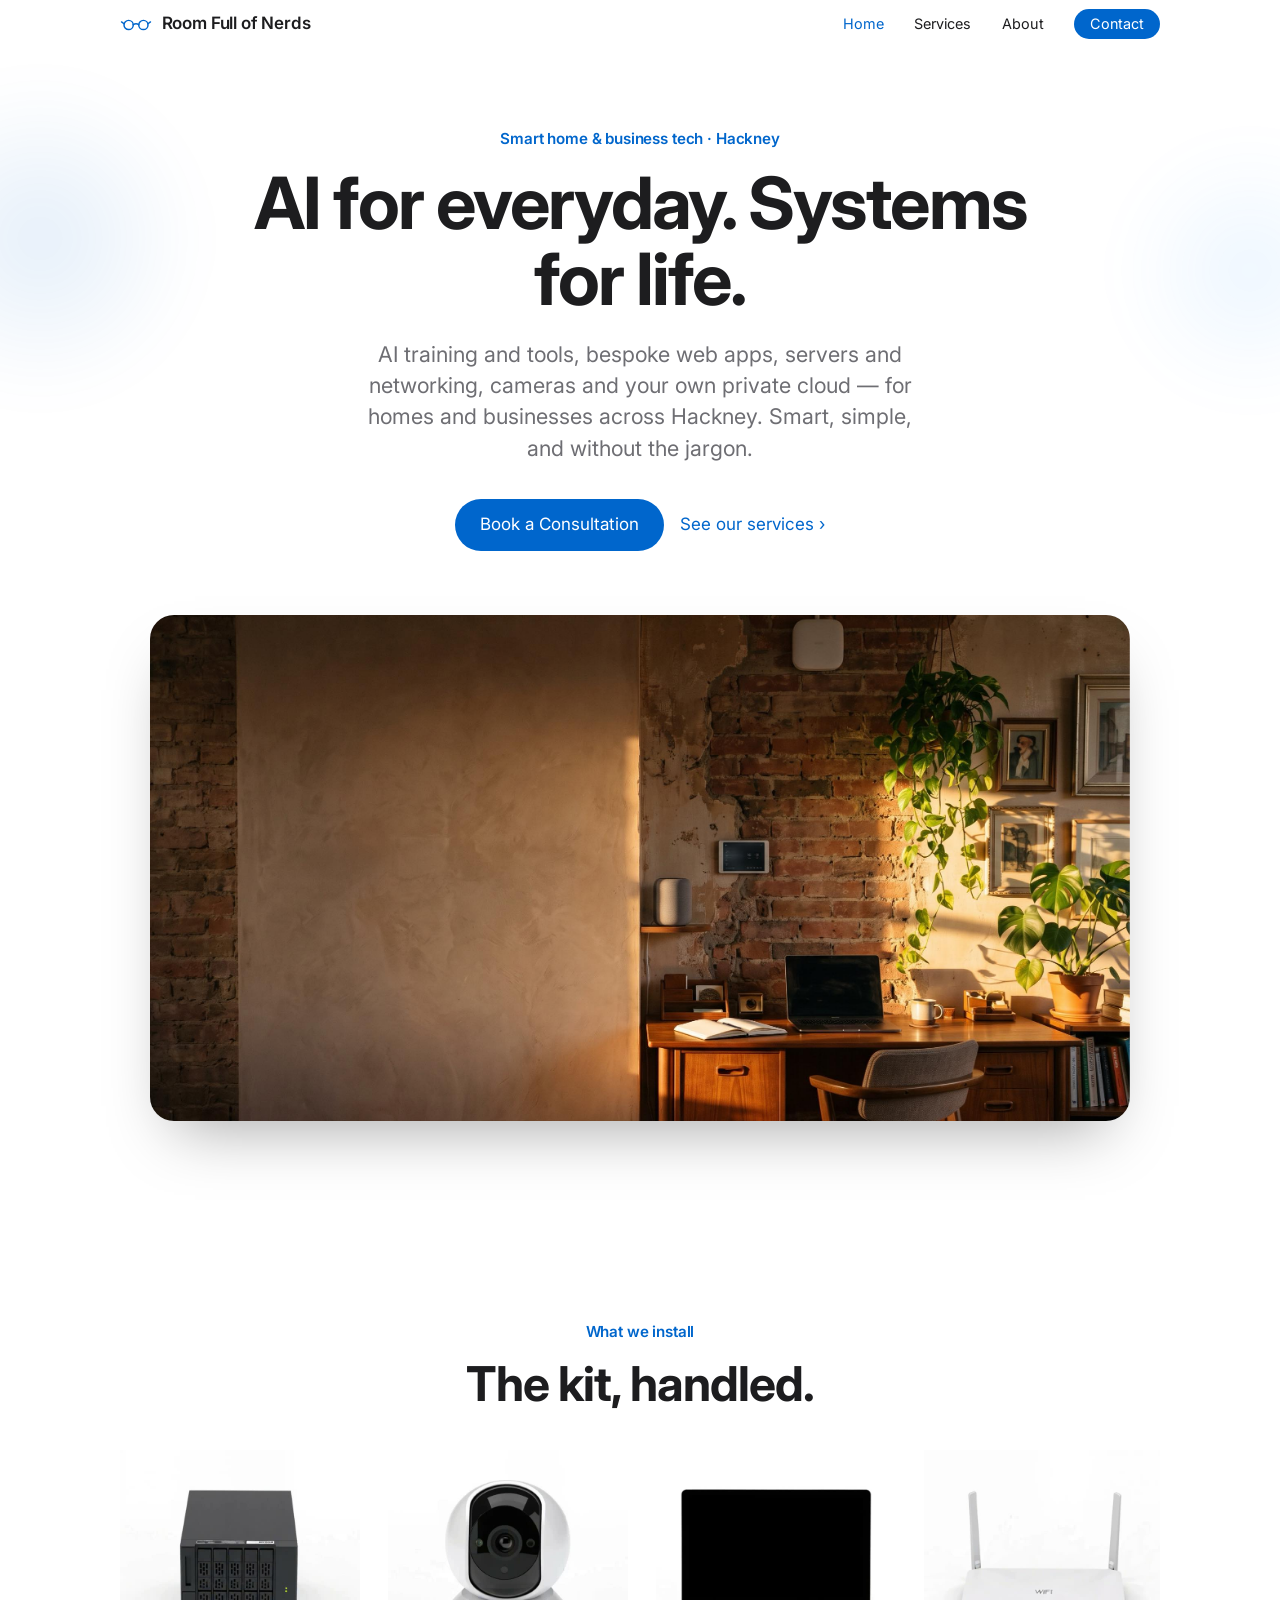
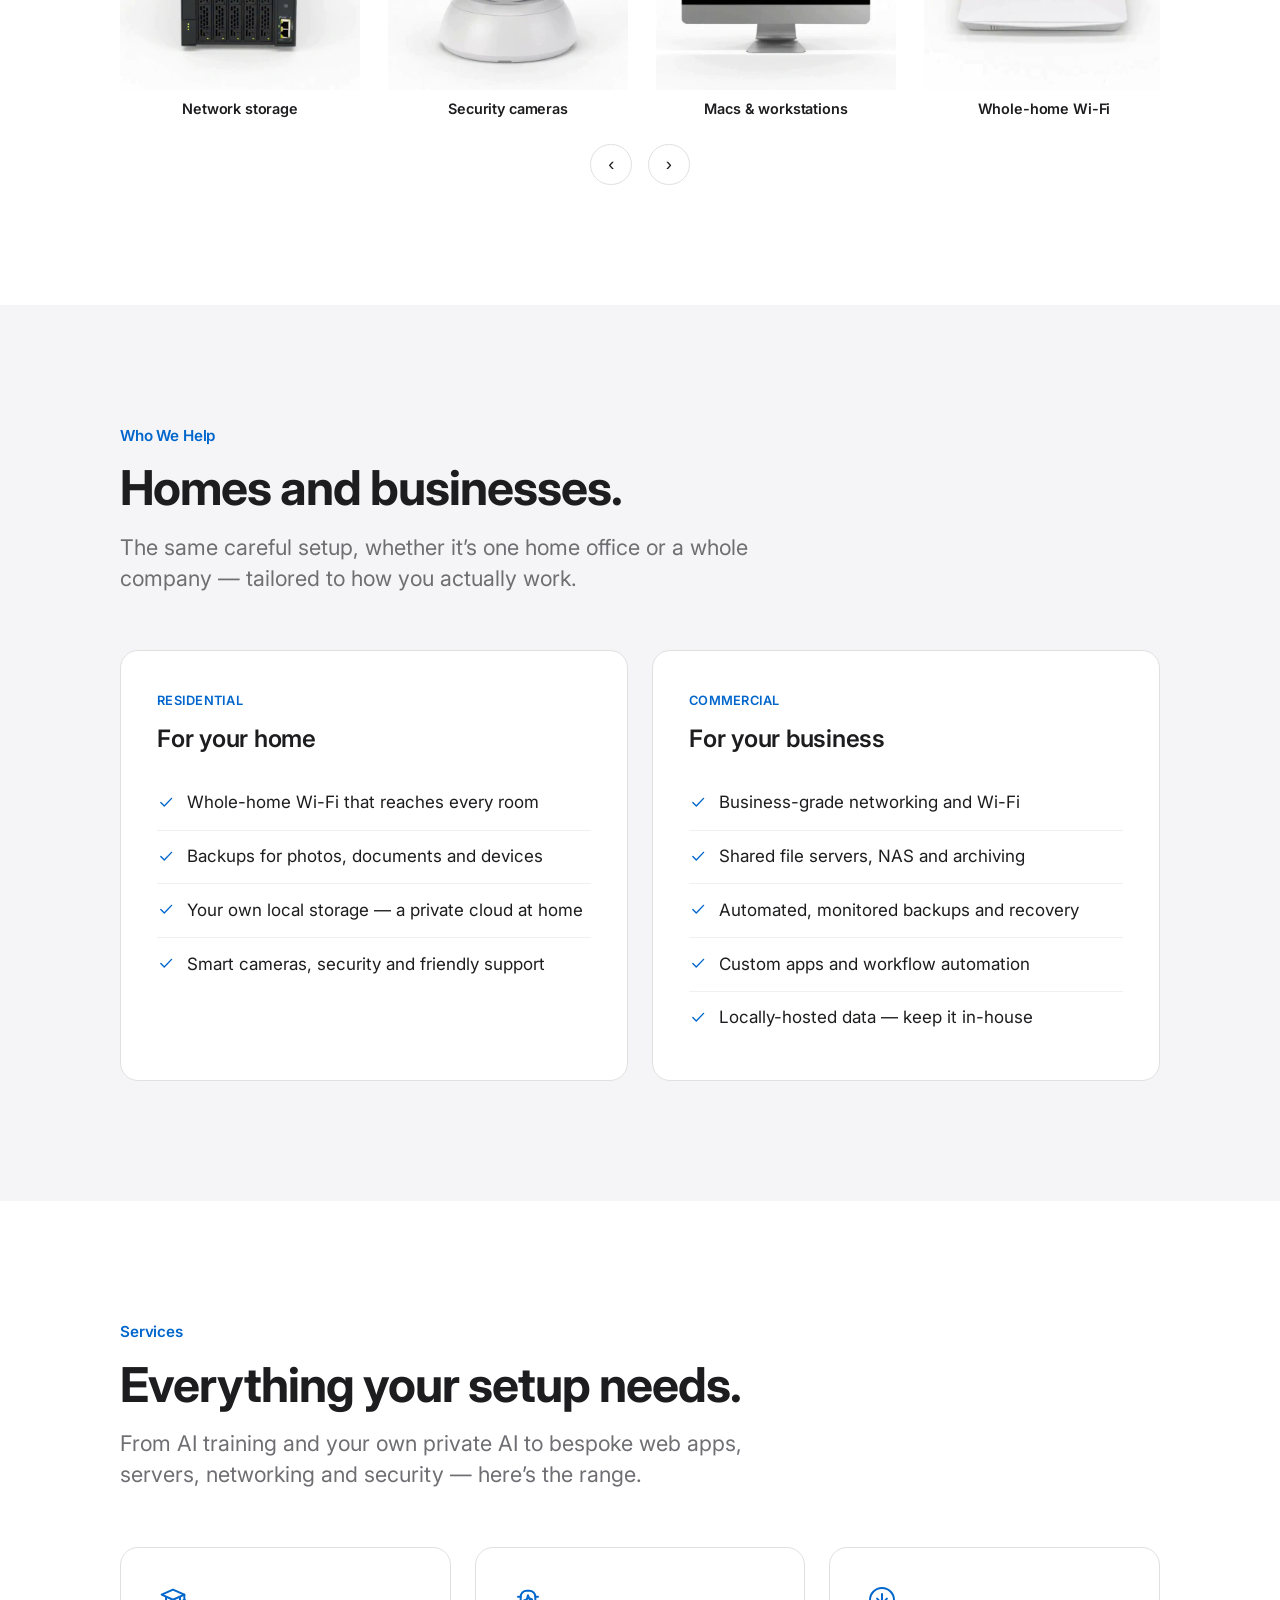
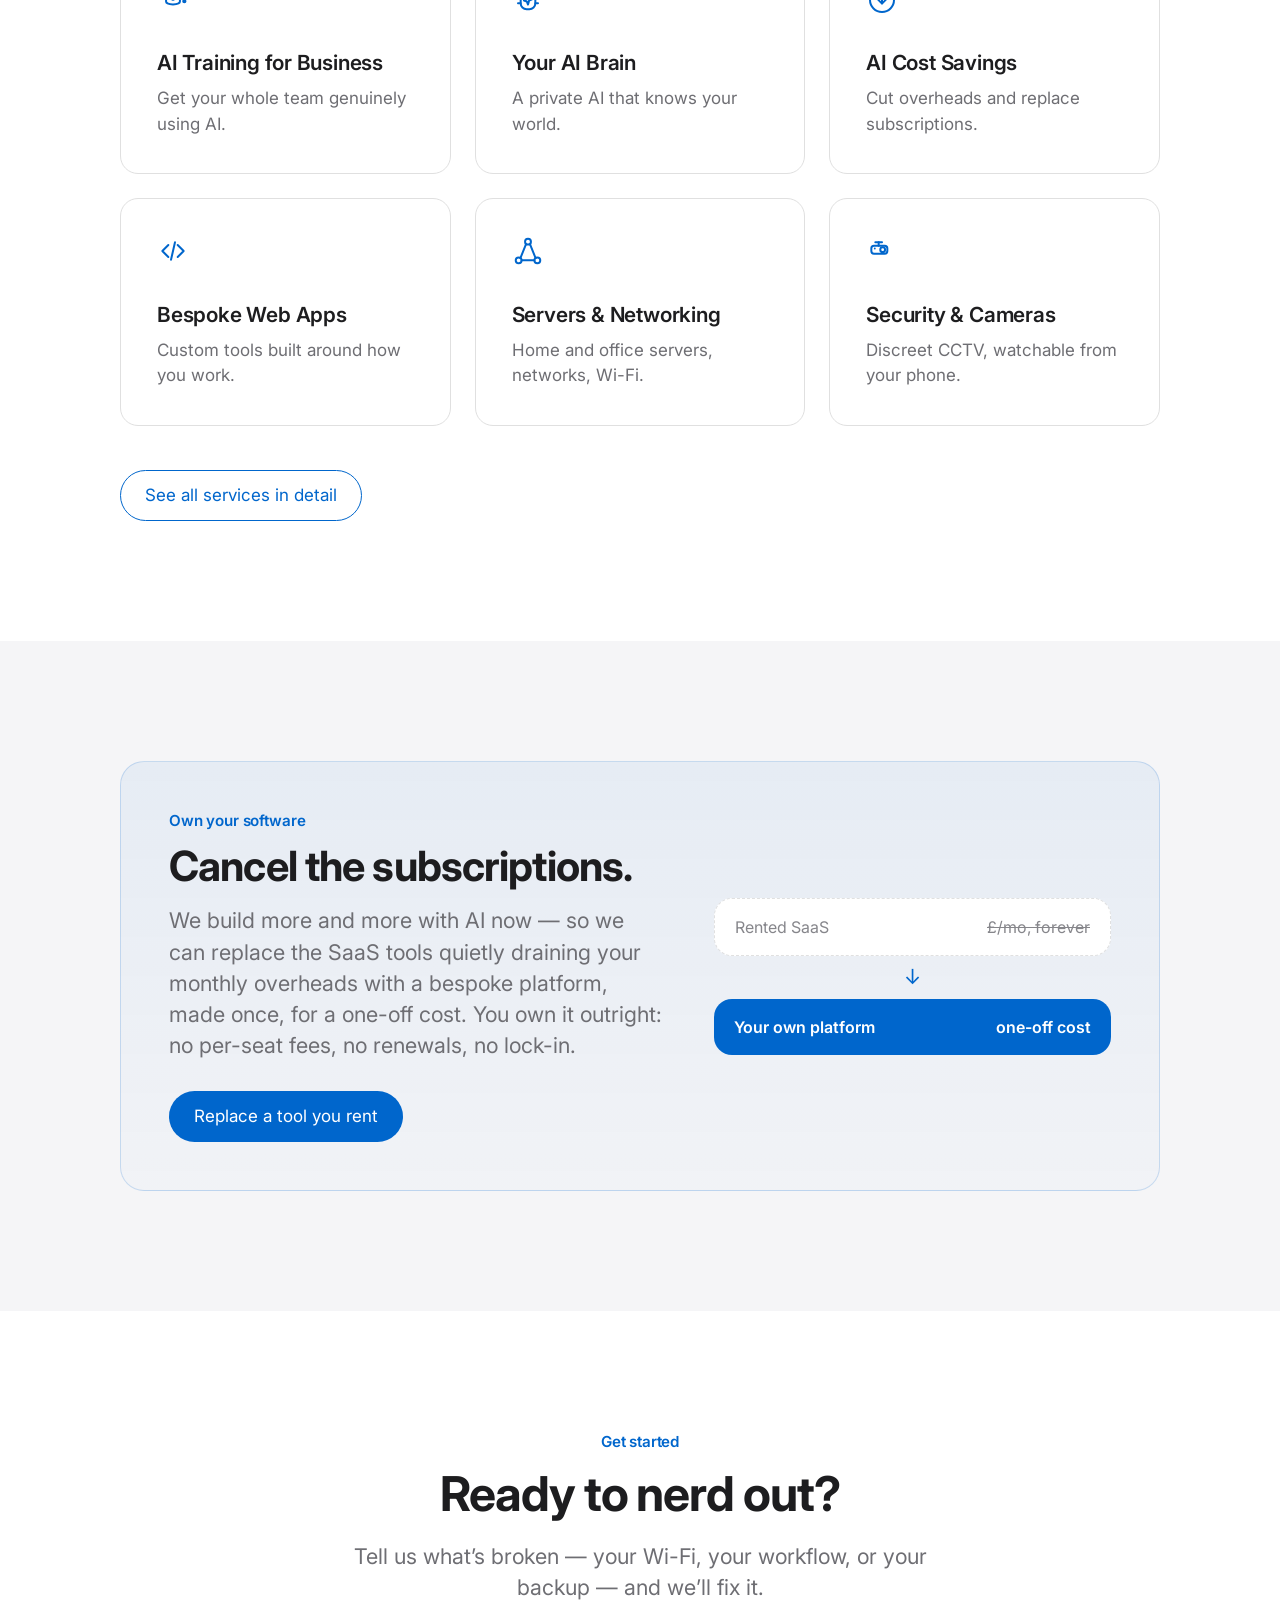
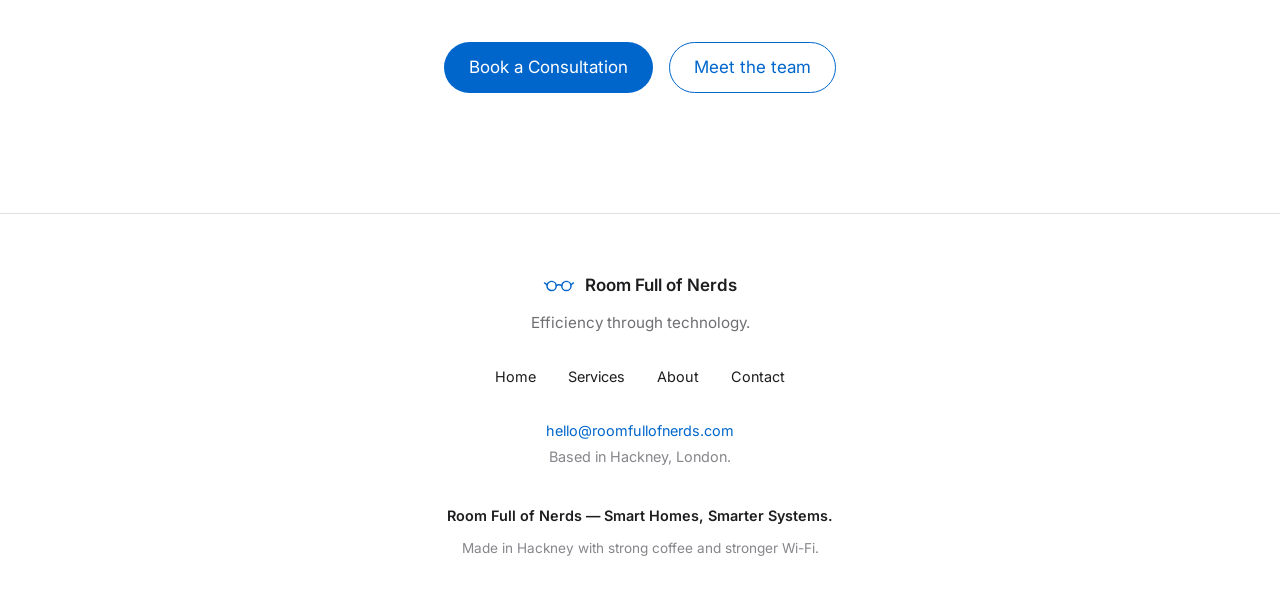
==== commit 882eafc3: "Device showcase: single horizontal scroll strip; scrolling scrubs each turntable's spin Co-Authored-" ====
--- a/index.html
+++ b/index.html
@@ -58,13 +58,17 @@
         <p class="eyebrow">What we install</p>
         <h2>The kit, handled.</h2>
       </div>
-      <div class="device-strip" role="group" aria-label="The kit we install — NAS, cameras, Macs, Wi-Fi, backups and more" data-reveal style="margin-top: 2.5rem">
-        <figure class="ds-item"><video class="ds-video" muted loop playsinline preload="metadata" poster="media/nas.jpg" aria-label="Network storage"><source src="media/nas.mp4" type="video/mp4"></video><figcaption>Network storage</figcaption></figure>
-        <figure class="ds-item"><video class="ds-video" muted loop playsinline preload="metadata" poster="media/camera.jpg" aria-label="Security cameras"><source src="media/camera.mp4" type="video/mp4"></video><figcaption>Security cameras</figcaption></figure>
-        <figure class="ds-item"><video class="ds-video" muted loop playsinline preload="metadata" poster="media/mac.jpg" aria-label="Macs &amp; workstations"><source src="media/mac.mp4" type="video/mp4"></video><figcaption>Macs &amp; workstations</figcaption></figure>
-        <figure class="ds-item"><video class="ds-video" muted loop playsinline preload="metadata" poster="media/wifi.jpg" aria-label="Whole-home Wi-Fi"><source src="media/wifi.mp4" type="video/mp4"></video><figcaption>Whole-home Wi-Fi</figcaption></figure>
-        <figure class="ds-item"><video class="ds-video" muted loop playsinline preload="metadata" poster="media/drive.jpg" aria-label="Backups &amp; drives"><source src="media/drive.mp4" type="video/mp4"></video><figcaption>Backups &amp; drives</figcaption></figure>
-        <figure class="ds-item"><video class="ds-video" muted loop playsinline preload="metadata" poster="media/speaker.jpg" aria-label="Smart home &amp; AI"><source src="media/speaker.mp4" type="video/mp4"></video><figcaption>Smart home &amp; AI</figcaption></figure>
+      <div class="device-strip" role="group" aria-label="The kit we install — scroll to spin: NAS, cameras, Macs, Wi-Fi, backups and more" data-reveal style="margin-top: 2.5rem">
+        <figure class="ds-item"><video class="ds-video" muted playsinline preload="auto" poster="media/nas.jpg" aria-label="Network storage"><source src="media/nas.mp4" type="video/mp4"></video><figcaption>Network storage</figcaption></figure>
+        <figure class="ds-item"><video class="ds-video" muted playsinline preload="auto" poster="media/camera.jpg" aria-label="Security cameras"><source src="media/camera.mp4" type="video/mp4"></video><figcaption>Security cameras</figcaption></figure>
+        <figure class="ds-item"><video class="ds-video" muted playsinline preload="auto" poster="media/mac.jpg" aria-label="Macs &amp; workstations"><source src="media/mac.mp4" type="video/mp4"></video><figcaption>Macs &amp; workstations</figcaption></figure>
+        <figure class="ds-item"><video class="ds-video" muted playsinline preload="auto" poster="media/wifi.jpg" aria-label="Whole-home Wi-Fi"><source src="media/wifi.mp4" type="video/mp4"></video><figcaption>Whole-home Wi-Fi</figcaption></figure>
+        <figure class="ds-item"><video class="ds-video" muted playsinline preload="auto" poster="media/drive.jpg" aria-label="Backups &amp; drives"><source src="media/drive.mp4" type="video/mp4"></video><figcaption>Backups &amp; drives</figcaption></figure>
+        <figure class="ds-item"><video class="ds-video" muted playsinline preload="auto" poster="media/speaker.jpg" aria-label="Smart home &amp; AI"><source src="media/speaker.mp4" type="video/mp4"></video><figcaption>Smart home &amp; AI</figcaption></figure>
+      </div>
+      <div class="ds-controls">
+        <button type="button" class="ds-nav ds-prev" aria-label="Scroll left">‹</button>
+        <button type="button" class="ds-nav ds-next" aria-label="Scroll right">›</button>
       </div>
     </div>
   </section>
--- a/styles.css
+++ b/styles.css
@@ -438,9 +438,25 @@
   .orb { display: none; }
 }
 
-/* Photorealistic turntables — multi-up strip (3 across) */
-.device-strip { display: grid; grid-template-columns: repeat(3, 1fr); gap: 1.5rem 2rem; width: 100%; }
-.ds-item { margin: 0; display: flex; flex-direction: column; align-items: center; gap: 0.5rem; }
+/* Photorealistic turntables — horizontal strip you scroll to spin */
+.device-strip {
+  display: flex; gap: 1.75rem; width: 100%;
+  overflow-x: auto; scroll-snap-type: x proximity;
+  padding-bottom: 0.25rem; scrollbar-width: none; -webkit-overflow-scrolling: touch;
+}
+.device-strip::-webkit-scrollbar { display: none; }
+.ds-item {
+  flex: 0 0 clamp(170px, 30%, 240px); scroll-snap-align: center;
+  margin: 0; display: flex; flex-direction: column; align-items: center; gap: 0.5rem;
+}
 .ds-video { display: block; width: 100%; aspect-ratio: 1; object-fit: contain; background: var(--canvas); }
 .ds-item figcaption { font-size: 0.9rem; font-weight: 600; letter-spacing: -0.01em; color: var(--ink); }
-@media (max-width: 640px) { .device-strip { grid-template-columns: repeat(2, 1fr); gap: 1.25rem; } }
+.ds-controls { display: flex; justify-content: center; gap: 1rem; margin-top: 1.25rem; }
+.ds-nav {
+  width: 2.6rem; height: 2.6rem; border-radius: var(--pill);
+  border: 1px solid var(--hairline); background: var(--canvas); color: var(--ink);
+  cursor: pointer; display: inline-flex; align-items: center; justify-content: center; font-size: 1.15rem; line-height: 1;
+  transition: border-color 0.2s var(--ease), color 0.2s var(--ease);
+}
+.ds-nav:hover { border-color: var(--blue); color: var(--blue); }
+@media (max-width: 640px) { .ds-item { flex-basis: 62%; } }
